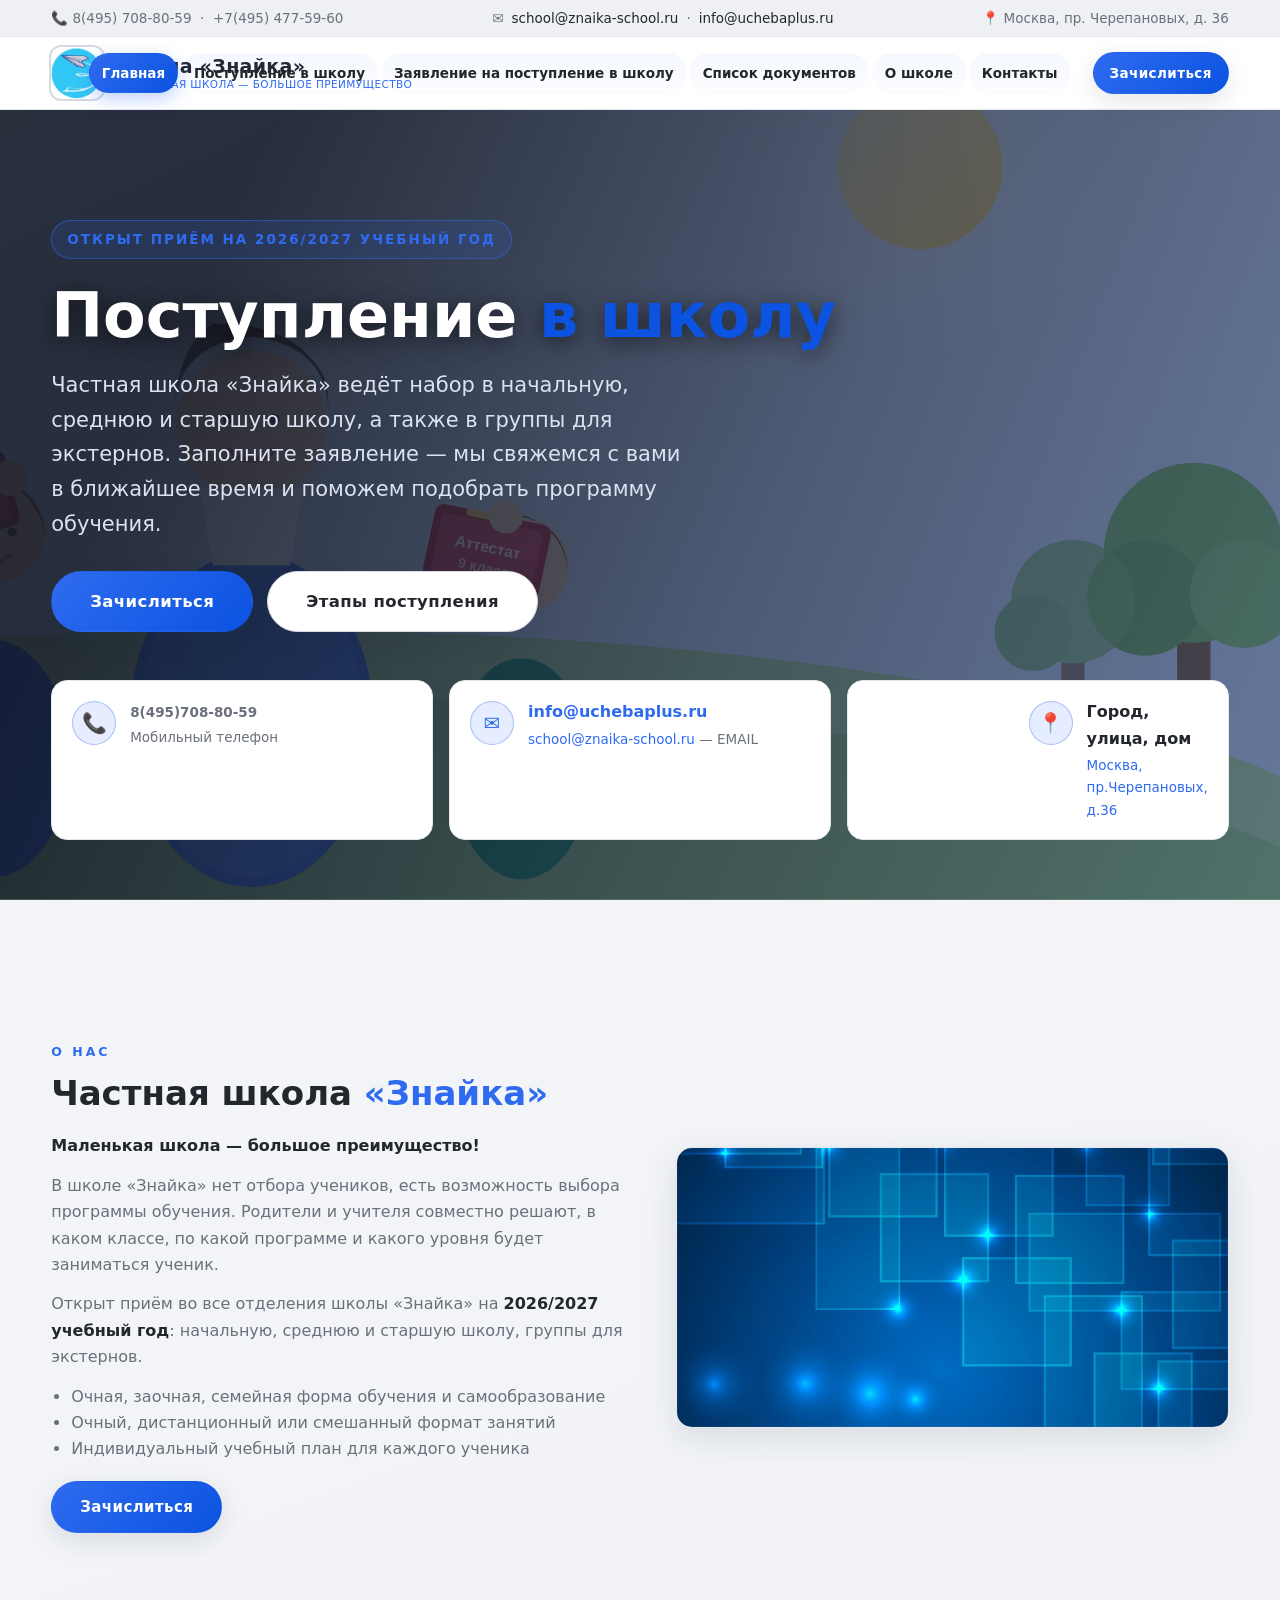
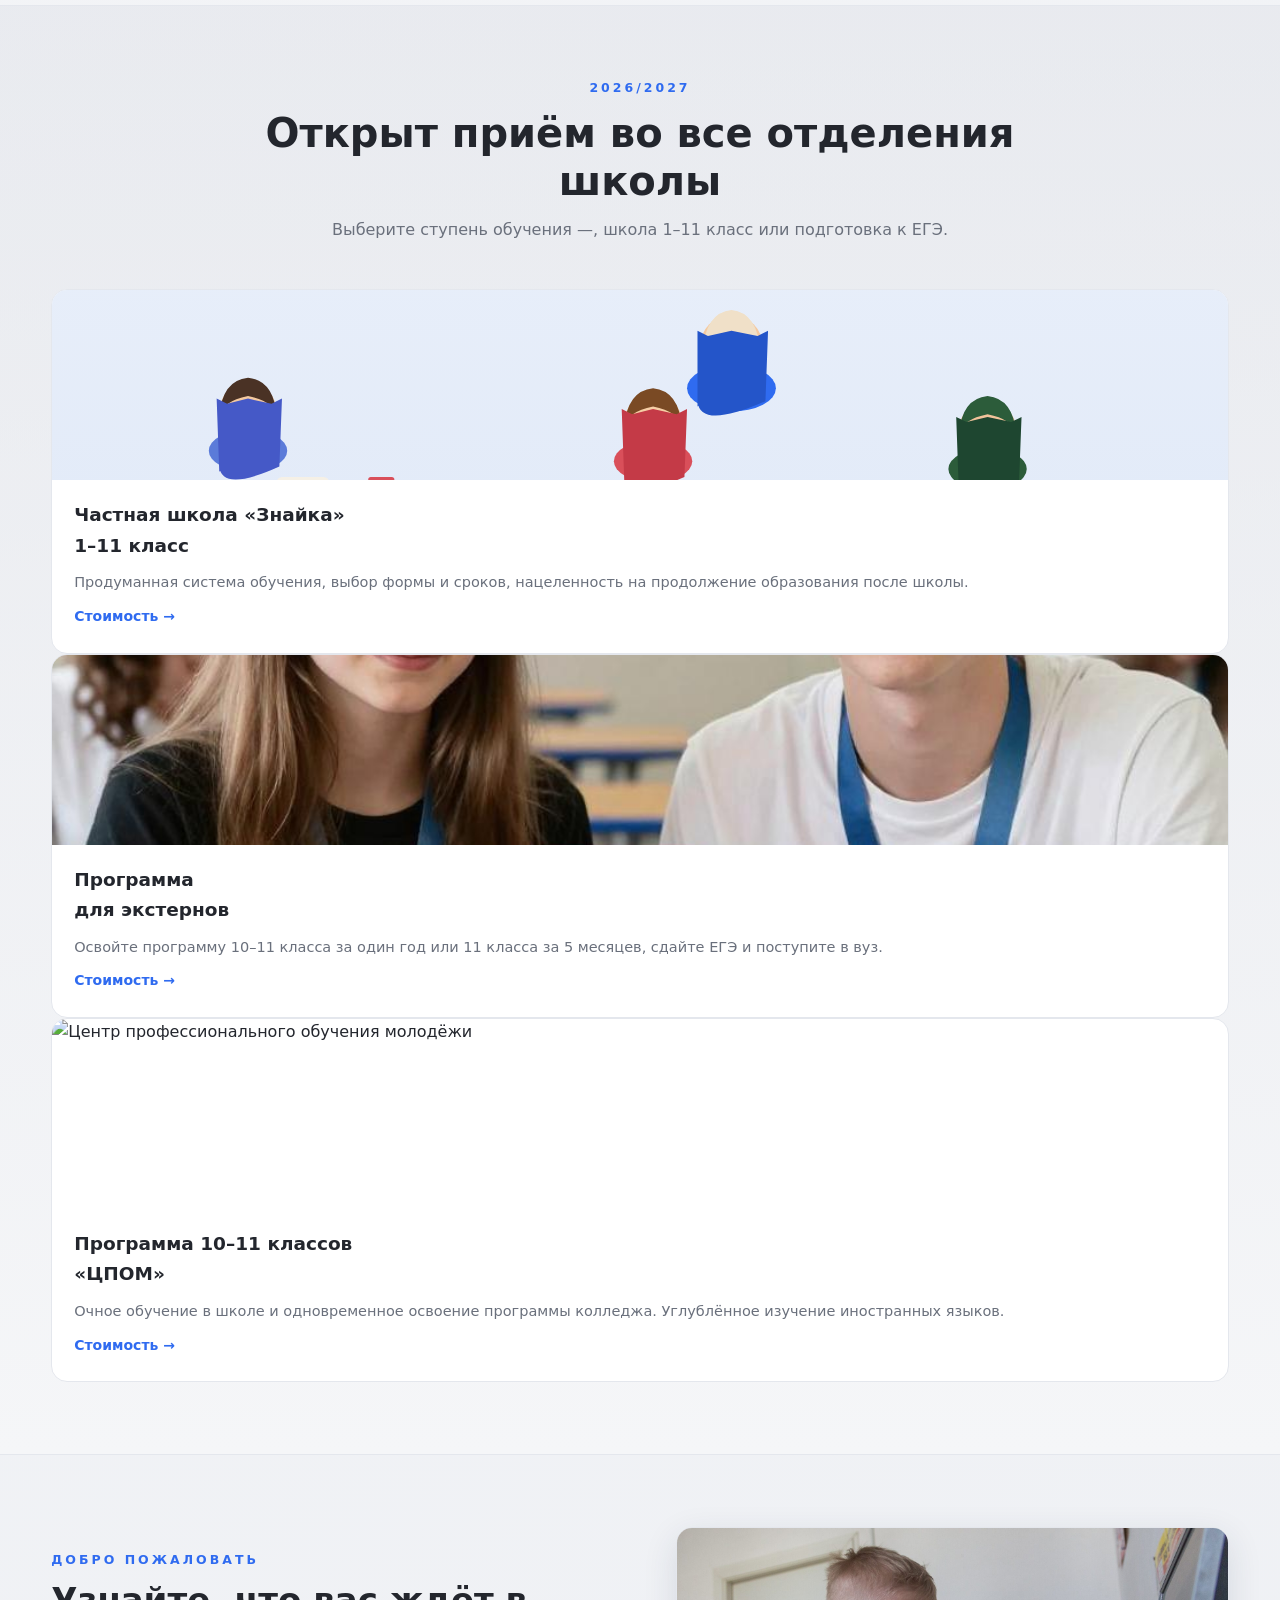
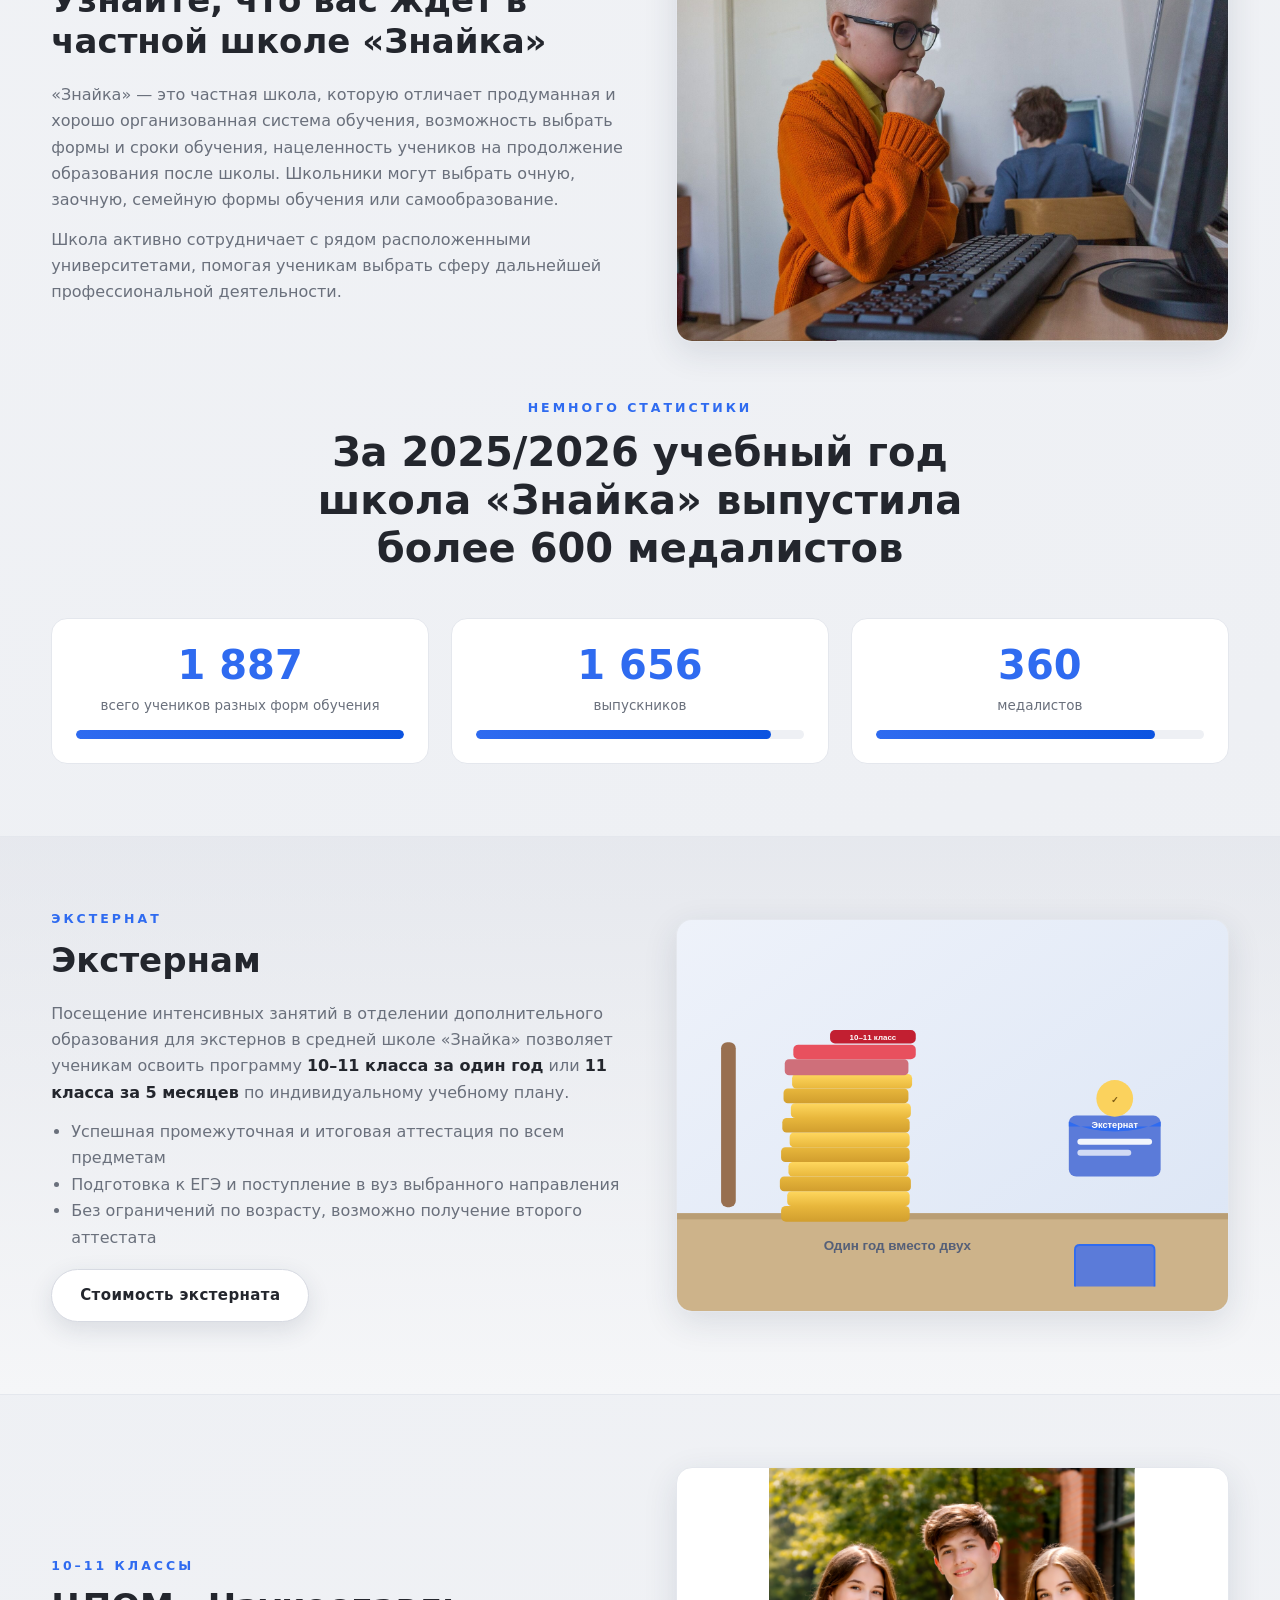
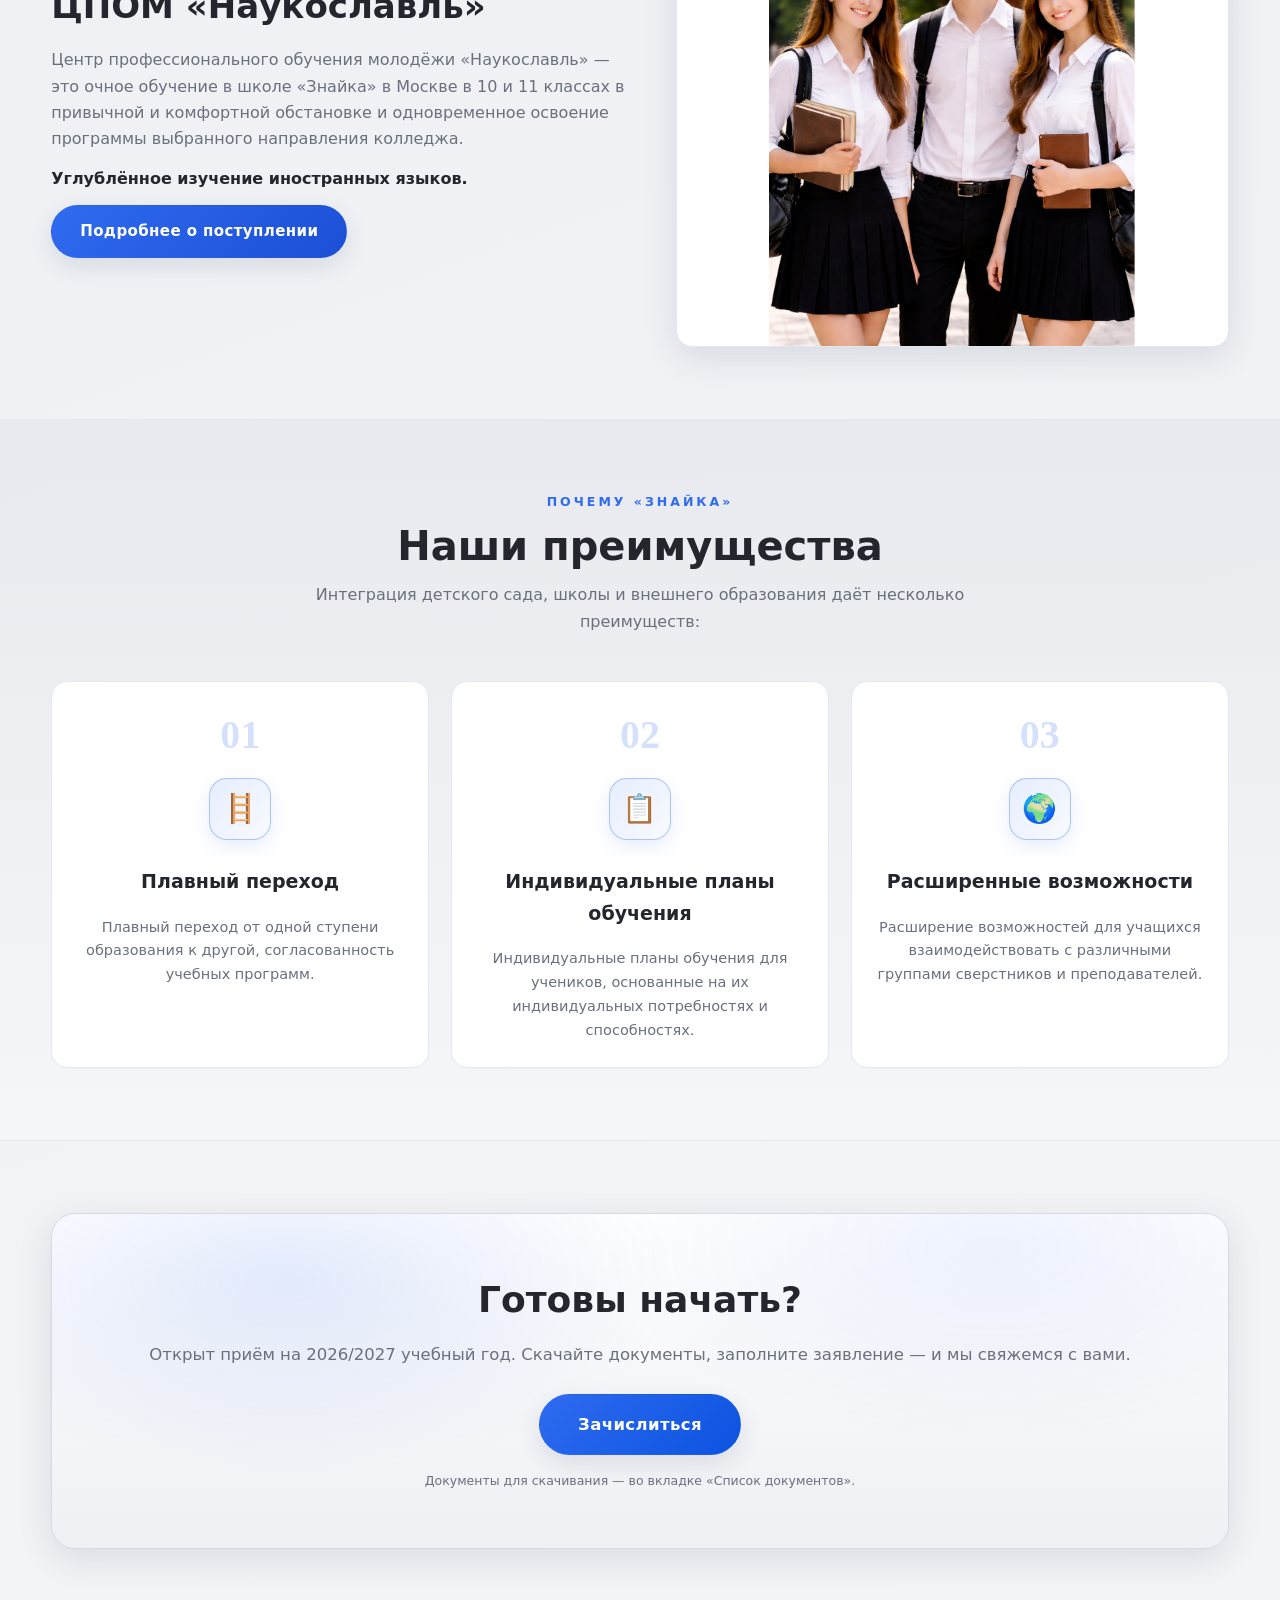
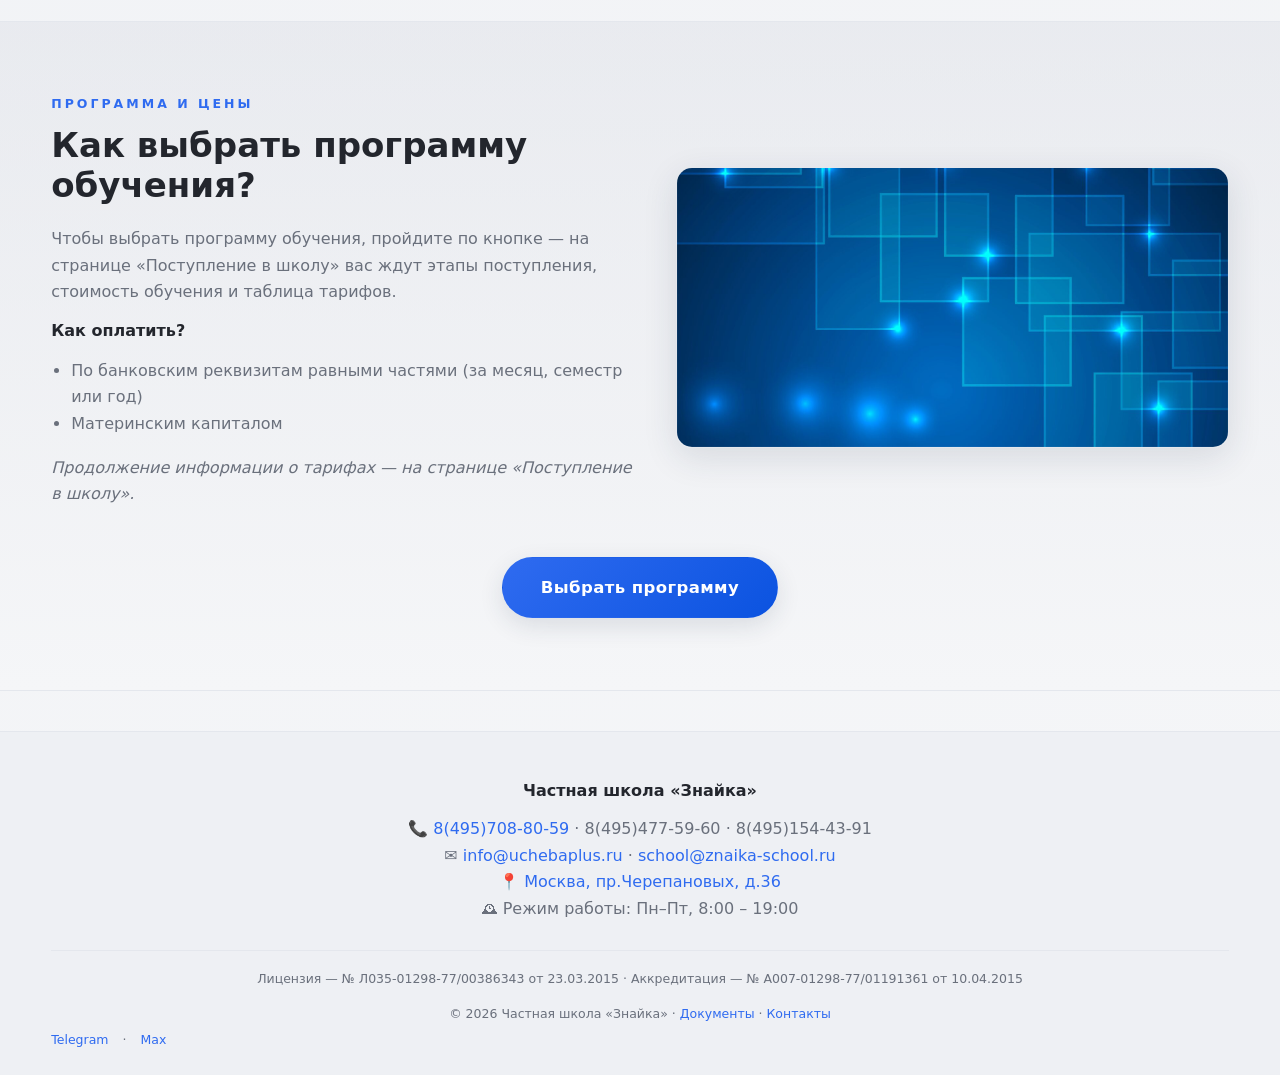
==== index.html @ 3f8b6abf "Сайт частной школы Знайка: 6 страниц, CSS, JS, SVG-иллюстрации" ====
<!DOCTYPE HTML PUBLIC "-//W3C//DTD HTML 4.01//EN" "http://www.w3.org/TR/html4/strict.dtd">
<html lang="ru">
<head>
  <meta http-equiv="content-type" content="text/html; charset=utf-8">
  <meta name="viewport" content="width=device-width, initial-scale=1.0">
  <title>Главная — Частная школа «Знайка» | Поступление в школу</title>
  <link rel="stylesheet" href="css/jquery-ui.min.css">
  <link rel="stylesheet" href="css/style.css">
</head>
<body>

  <!-- ======= Верхняя панель ======= -->
  <div class="topbar">
    <div class="wrap">
      <span class="tb-item">📞 8(495) 708-80-59 &nbsp;·&nbsp; +7(495) 477-59-60</span>
      <span class="tb-item">✉ <a href="mailto:school@znaika-school.ru">school@znaika-school.ru</a> · <a href="mailto:info@uchebaplus.ru">info@uchebaplus.ru</a></span>
      <span class="tb-item">📍 Москва, пр. Черепановых, д. 36</span>
    </div>
  </div>

  <!-- ======= Шапка ======= -->
  <header class="site-header" id="siteHeader">
    <div class="wrap header-main">
      <a class="logo" href="index.html" title="На главную">
        <img src="img/01__.png" alt="Логотип Школы «Знайка»">
        <span class="logo-text">Школа «Знайка»<small>Маленькая школа — большое преимущество</small></span>
      </a>
      <nav class="main-nav" id="mainNav">
        <ul class="nav-list">
          <li class="active"><a href="index.html">Главная</a></li>
          <li><a href="postuplenie.html">Поступление в школу</a></li>
          <li><a href="zayavlenie.html">Заявление на поступление в школу</a></li>
          <li><a href="dokumenty.html">Список документов</a></li>
          <li><a href="o-shkole.html">О школе</a></li>
          <li><a href="kontakty.html">Контакты</a></li>
        </ul>
      </nav>
      <div class="header-cta">
        <a href="zayavlenie.html" class="btn btn-accent btn-sm">Зачислиться</a>
      </div>
      <button class="nav-toggle" id="navToggle" aria-label="Открыть меню">☰</button>
    </div>
  </header>

  <!-- ======= HERO: Поступление в школу (объединение с битрикс-сайтом) ======= -->
  <section class="hero">
    <div class="hero-bg hero-bg-home"></div>
    <div class="wrap">
      <span class="kicker">Открыт приём на 2026/2027 учебный год</span>
      <h1>Поступление <span class="hl">в школу</span></h1>
      <p class="lead">
        Частная школа «Знайка» ведёт набор в начальную, среднюю и старшую школу,
        а также в группы для экстернов. Заполните заявление — мы свяжемся с вами в ближайшее время
        и поможем подобрать программу обучения.
      </p>
      <div class="hero-actions">
        <a href="zayavlenie.html" class="btn btn-accent btn-lg" title="Заполнить анкету на поступление">Зачислиться</a>
        <a href="postuplenie.html" class="btn btn-outline btn-lg">Этапы поступления</a>
      </div>
      <div class="hero-contact-cards">
        <div class="contact-card" title="Телефон школы: 8(495)708-80-59">
          <span class="ic">📞</span>
          <div>
            <b><span class="copy-phone" title="Нажмите, чтобы скопировать">8(495)708-80-59</span></b>
            <span>Мобильный телефон</span>
          </div>
        </div>
        <div class="contact-card" title="EMAIL школы: info@uchebaplus.ru, school@znaika-school.ru">
          <span class="ic">✉</span>
          <div>
            <b title="EMAIL школы: info@uchebaplus.ru, school@znaika-school.ru"><a href="mailto:info@uchebaplus.ru">info@uchebaplus.ru</a></b>
            <span><a href="mailto:school@znaika-school.ru">school@znaika-school.ru</a> — EMAIL</span>
          </div>
        </div>
        <div class="contact-card" title="Адрес: <a class="map-link" href="https://yandex.ru/maps/?text=%D0%9C%D0%BE%D1%81%D0%BA%D0%B2%D0%B0%2C%20%D0%BF%D1%80.%D0%A7%D0%B5%D1%80%D0%B5%D0%BF%D0%B0%D0%BD%D0%BE%D0%B2%D1%8B%D1%85%2C%20%D0%B436" target="_blank" rel="noopener" title="Открыть на Яндекс Картах">Москва, пр.Черепановых, д.36</a>">
          <span class="ic">📍</span>
          <div>
            <b>Город, улица, дом</b>
            <span><a class="map-link" href="https://yandex.ru/maps/?text=%D0%9C%D0%BE%D1%81%D0%BA%D0%B2%D0%B0%2C%20%D0%BF%D1%80.%D0%A7%D0%B5%D1%80%D0%B5%D0%BF%D0%B0%D0%BD%D0%BE%D0%B2%D1%8B%D1%85%2C%20%D0%B436" target="_blank" rel="noopener" title="Открыть на Яндекс Картах">Москва, пр.Черепановых, д.36</a></span>
          </div>
        </div>
      </div>
    </div>
  </section>

  <!-- ======= Частная школа «Знайка» ======= -->
  <section id="about">
    <div class="wrap split">
      <div class="split-text">
        <div class="sec-head" style="text-align:left; margin:0 0 20px;">
          <span class="tag">О нас</span>
          <h2>Частная школа <span class="hl">«Знайка»</span></h2>
        </div>
        <p><strong>Маленькая школа — большое преимущество!</strong></p>
        <p>
          В школе «Знайка» нет отбора учеников, есть возможность выбора программы обучения.
          Родители и учителя совместно решают, в каком классе, по какой программе и какого уровня
          будет заниматься ученик.
        </p>
        <p>
          Открыт приём во все отделения школы «Знайка» на <strong>2026/2027 учебный год</strong>:
          начальную, среднюю и старшую школу, группы для экстернов.
        </p>
        <ul style="padding-left:20px; color:var(--muted); margin-bottom:18px;">
          <li>Очная, заочная, семейная форма обучения и самообразование</li>
          <li>Очный, дистанционный или смешанный формат занятий</li>
          <li>Индивидуальный учебный план для каждого ученика</li>
        </ul>
        <a href="zayavlenie.html" class="btn btn-accent">Зачислиться</a>
      </div>
      <div class="split-img">
        <img src="img/13_a9de1608fbb9bd0d96dc.jpg" alt="Ученики школы «Знайка»" style="max-height:430px;">
      </div>
    </div>
  </section>

  <!-- ======= Ступени обучения ======= -->
  <section class="section-alt">
    <div class="wrap">
      <div class="sec-head">
        <span class="tag">2026/2027</span>
        <h2>Открыт приём во все отделения школы</h2>
        <p>Выберите ступень обучения —, школа 1–11 класс или подготовка к ЕГЭ.</p>
      </div>
      <div class="grid-4">
        <div class="step-card reveal">
          <div class="sc-img"><img src="img/class_kids.svg" alt="Частная школа «Знайка» 1–11 класс"></div>
          <div class="sc-body">
            <h3>Частная школа «Знайка»<br>1–11 класс</h3>
            <p>Продуманная система обучения, выбор формы и сроков, нацеленность на продолжение образования после школы.</p>
            <a class="arrow" href="postuplenie.html#stoimost">Стоимость →</a>
          </div>
        </div>
        </div>
        <div class="step-card reveal">
          <div class="sc-img"><img src="img/05_photo.jpg" alt="Программа для экстернов"></div>
          <div class="sc-body">
            <h3>Программа<br>для экстернов</h3>
            <p>Освойте программу 10–11 класса за один год или 11 класса за 5 месяцев, сдайте ЕГЭ и поступите в вуз.</p>
            <a class="arrow" href="postuplenie.html#stoimost">Стоимость →</a>
          </div>
        </div>
        <div class="step-card reveal">
          <div class="sc-img"><img src="img/desk_cpom.svg" alt="Центр профессионального обучения молодёжи"></div>
          <div class="sc-body">
            <h3>Программа 10–11 классов<br>«ЦПОМ»</h3>
            <p>Очное обучение в школе и одновременное освоение программы колледжа. Углублённое изучение иностранных языков.</p>
            <a class="arrow" href="postuplenie.html#stoimost">Стоимость →</a>
          </div>
        </div>
      </div>
    </div>
  </section>

  <!-- ======= Добро пожаловать + статистика ======= -->
  <section>
    <div class="wrap split rev">
      <div class="split-text">
        <div class="sec-head" style="text-align:left; margin:0 0 20px;">
          <span class="tag">Добро пожаловать</span>
          <h2>Узнайте, что вас ждёт в частной школе «Знайка»</h2>
        </div>
        <p>
          «Знайка» — это частная школа, которую отличает продуманная и хорошо организованная система обучения,
          возможность выбрать формы и сроки обучения, нацеленность учеников на продолжение образования после школы.
          Школьники могут выбрать очную, заочную, семейную формы обучения или самообразование.
        </p>
        <p>
          Школа активно сотрудничает с рядом расположенными университетами, помогая ученикам выбрать
          сферу дальнейшей профессиональной деятельности.
        </p>
      </div>
      <div class="split-img">
        <img src="img/19_photo.jpg" alt="Пространство школы">
      </div>
    </div>

    <div class="wrap">
      <div class="sec-head" style="margin-top:56px;">
        <span class="tag">Немного статистики</span>
        <h2>За 2025/2026 учебный год школа «Знайка» <span class="hl">выпустила более 600 медалистов</span></h2>
      </div>
      <div class="stats" id="stats">
        <div class="stat-box">
          <span class="num" data-count="3084">0</span>
          <span class="lbl">всего учеников разных форм обучения</span>
          <div class="bar"><div class="fill" data-fill="100"></div></div>
        </div>
        <div class="stat-box">
          <span class="num" data-count="2785">0</span>
          <span class="lbl">выпускников</span>
          <div class="bar"><div class="fill" data-fill="90"></div></div>
        </div>
        <div class="stat-box">
          <span class="num" data-count="628">0</span>
          <span class="lbl">медалистов</span>
          <div class="bar"><div class="fill" data-fill="85"></div></div>
        </div>
      </div>
    </div>
  </section>

  <!-- ======= Экстернам ======= -->
  <section class="section-alt">
    <div class="wrap split">
      <div class="split-text">
        <div class="sec-head" style="text-align:left; margin:0 0 20px;">
          <span class="tag">Экстернат</span>
          <h2>Экстернам</h2>
        </div>
        <p>
          Посещение интенсивных занятий в отделении дополнительного образования для экстернов в средней школе
          «Знайка» позволяет ученикам освоить программу <strong>10–11 класса за один год</strong> или
          <strong>11 класса за 5 месяцев</strong> по индивидуальному учебному плану.
        </p>
        <ul style="padding-left:20px; color:var(--muted); margin-bottom:18px;">
          <li>Успешная промежуточная и итоговая аттестация по всем предметам</li>
          <li>Подготовка к ЕГЭ и поступление в вуз выбранного направления</li>
          <li>Без ограничений по возрасту, возможно получение второго аттестата</li>
        </ul>
        <a href="postuplenie.html#stoimost" class="btn btn-outline">Стоимость экстерната</a>
      </div>
      <div class="split-img">
        <img src="img/eksternam_stack.svg" alt="Экстернам в школе «Знайка»" style="max-height:460px;">
      </div>
    </div>
  </section>

  <!-- ======= ЦПОМ ======= -->
  <section>
    <div class="wrap split rev">
      <div class="split-text">
        <div class="sec-head" style="text-align:left; margin:0 0 20px;">
          <span class="tag">10–11 классы</span>
          <h2>ЦПОМ «Наукославль»</h2>
        </div>
        <p>
          Центр профессионального обучения молодёжи «Наукославль» — это очное обучение в школе «Знайка» в Москве
          в 10 и 11 классах в привычной и комфортной обстановке и одновременное освоение программы выбранного
          направления колледжа.
        </p>
        <p><strong>Углублённое изучение иностранных языков.</strong></p>
        <a href="postuplenie.html" class="btn btn-blue">Подробнее о поступлении</a>
      </div>
      <div class="split-img">
        <img src="img/14_photo.png" style="object-fit:contain; background:#fff; max-height:480px;">
      </div>
    </div>
  </section>

  <!-- ======= Наши преимущества ======= -->
  <section class="section-alt">
    <div class="wrap">
      <div class="sec-head">
        <span class="tag">Почему «Знайка»</span>
        <h2>Наши преимущества</h2>
        <p>Интеграция детского сада, школы и внешнего образования даёт несколько преимуществ:</p>
      </div>
      <div class="grid-3">
        <div class="adv step-card">
          <div class="sc-body">
            <span class="num-adv">01</span>
            <span class="adv-ic">🪜</span>
            <h3>Плавный переход</h3>
            <p>Плавный переход от одной ступени образования к другой, согласованность учебных программ.</p>
          </div>
        </div>
        <div class="adv step-card">
          <div class="sc-body">
            <span class="num-adv">02</span>
            <span class="adv-ic">📋</span>
            <h3>Индивидуальные планы обучения</h3>
            <p>Индивидуальные планы обучения для учеников, основанные на их индивидуальных потребностях и способностях.</p>
          </div>
        </div>
        <div class="adv step-card">
          <div class="sc-body">
            <span class="num-adv">03</span>
            <span class="adv-ic">🌍</span>
            <h3>Расширенные возможности</h3>
            <p>Расширение возможностей для учащихся взаимодействовать с различными группами сверстников и преподавателей.</p>
          </div>
        </div>
      </div>
    </div>
  </section>

  <!-- ======= ГОТОВЫ НАЧАТЬ ======= -->
  <section>
    <div class="wrap">
      <div class="cta">
        <h2>Готовы начать?</h2>
        <p>Открыт приём на 2026/2027 учебный год. Скачайте документы, заполните заявление — и мы свяжемся с вами.</p>
        <a href="zayavlenie.html" class="btn btn-accent btn-lg">Зачислиться</a>
        <span class="note">Документы для скачивания — во вкладке «Список документов».</span>
      </div>
    </div>
  </section>

  <!-- ======= Программа и цены ======= -->
  <section class="section-alt">
    <div class="wrap split">
      <div class="split-text">
        <div class="sec-head" style="text-align:left; margin:0 0 20px;">
          <span class="tag">Программа и цены</span>
          <h2>Как выбрать программу обучения?</h2>
        </div>
        <p>
          Чтобы выбрать программу обучения, пройдите по кнопке — на странице «Поступление в школу»
          вас ждут этапы поступления, стоимость обучения и таблица тарифов.
        </p>
        <p><strong>Как оплатить?</strong></p>
        <ul style="padding-left:20px; color:var(--muted); margin-bottom:18px;">
          <li>По банковским реквизитам равными частями (за месяц, семестр или год)</li>
          <li>Материнским капиталом</li>
        </ul>
        <p>
          <em>Продолжение информации о тарифах — на странице «Поступление в школу».</em>
        </p>
      </div>
      <div class="split-img">
        <img src="img/16_a9de1608fbb9bd0d96dc.jpg" alt="Программа и цены" style="max-height:420px;">
      </div>
    </div>
    <div class="wrap" style="text-align:center; margin-top:36px;">
      <a href="postuplenie.html#stoimost" class="btn btn-accent btn-lg">Выбрать программу</a>
    </div>
  </section>

  <!-- ======= Подвал ======= -->
  <footer class="site-footer">
    <div class="wrap">

      <div class="footer-grid footer-grid--center" itemscope itemtype="http://schema.org/Organization">
        <div class="footer-contacts">
          <h4><span itemprop="name">Частная школа «Знайка»</span></h4>
          <p>&#128222; <a href="tel:+74957088059" class="copy-phone" title="Нажмите, чтобы скопировать">8(495)708-80-59</a> &middot; 8(495)477-59-60 &middot; 8(495)154-43-91</p>
          <p>&#9993; <a href="mailto:info@uchebaplus.ru">info@uchebaplus.ru</a> &middot; <a href="mailto:school@znaika-school.ru">school@znaika-school.ru</a></p>
          <p>&#128205; <a class="map-link" href="https://yandex.ru/maps/?text=%D0%9C%D0%BE%D1%81%D0%BA%D0%B2%D0%B0%2C%20%D0%BF%D1%80.%D0%A7%D0%B5%D1%80%D0%B5%D0%BF%D0%B0%D0%BD%D0%BE%D0%B2%D1%8B%D1%85%2C%20%D0%B436" target="_blank" rel="noopener" title="Открыть на Яндекс Картах">Москва, пр.Черепановых, д.36</a></p>
          <p>&#128368; Режим работы: Пн&ndash;Пт, 8:00 &ndash; 19:00</p>
        </div>
      </div>
      <div class="footer-note">
        <span>Лицензия &mdash; № Л035-01298-77/00386343 от 23.03.2015 &middot; Аккредитация &mdash; № А007-01298-77/01191361 от 10.04.2015</span>
        <span class="footer-copy">&copy; 2026 Частная школа «Знайка» &middot; <a href="dokumenty.html">Документы</a> &middot; <a href="kontakty.html">Контакты</a></span>
        <span class="footer-social"><a href="https://t.me/school_znaika" target="_blank" rel="noopener" title="Телеграм-канал">Telegram</a> &middot; <a href="https://max.ru/join/j9GE8FQjK9YfW0T2uX1gOa6Np3lDcV7mS4hZrBvPnM2" target="_blank" rel="noopener" title="Мы в MAX">Max</a></span>
      </div>
    </div>
  </footer>

  <script src="js/jquery-3.7.1.min.js"></script>
  <script src="js/jquery-ui.min.js"></script>
  <button class="btn-to-top" id="toTop" title="Наверх" aria-label="Наверх">&#8593;</button>

  

  <script src="js/script.js"></script>
</body>
</html>
---- css/style.css ----
﻿/* ============================================================
   Школа «Знайка» — объединённый сайт поступления в школу
   Светлая тематика · CSS3 ·
   ============================================================ */

:root {
  --bg: #f5f6f8;
  --bg-2: #eef0f4;
  --bg-3: #e7e9ef;
  --panel: #ffffff;
  --card: #ffffff;
  --border: #d7dae2;
  --border-soft: #e4e7ed;
  --text: #23262d;
  --muted: #6a707c;
  --accent: #2f6bf0;
  --accent-2: #0b53e0;
  --blue: #2f6bf0;
  --blue-soft: #5b8df5;
  --good: #2e9e63;
  --danger: #dc4c4c;
  --shadow: 0 10px 34px rgba(35, 46, 70, 0.12);
  --radius: 16px;
  --font: "Aptos", "Segoe UI Variable", "Segoe UI", system-ui, -apple-system, Roboto, Arial, sans-serif;
}

* { box-sizing: border-box; margin: 0; padding: 0; }

html { scroll-behavior: smooth; }

body {
  font-family: var(--font);
  background: linear-gradient(160deg, var(--bg) 0%, var(--bg-2) 55%, var(--bg) 100%);
  background-size: auto;
  color: var(--text);
  line-height: 1.65;
  font-size: 16px;
  min-height: 100vh;
}

img { max-width: 100%; display: block; }
a { color: var(--accent); text-decoration: none; transition: color 0.25s ease; }
a:hover { color: var(--accent-2); }

.wrap { width: min(1180px, 92%); margin: 0 auto; }

/* ---------- Верхняя панель ---------- */
.topbar {
  background: #eef0f4;
  border-bottom: 1px solid var(--border-soft);
  font-size: 13.5px;
}
.topbar .wrap {
  display: flex;
  flex-wrap: wrap;
  align-items: center;
  justify-content: space-between;
  gap: 8px 22px;
  padding: 7px 0;
}
.tb-item { color: var(--muted); display: inline-flex; align-items: center; gap: 8px; }
.tb-item a { color: var(--text); }
.tb-item a:hover { color: var(--accent); }

/* ---------- Шапка ---------- */
.site-header {
  position: sticky;
  top: 0;
  z-index: 90;
  background: rgba(255, 255, 255, 0.94);
  backdrop-filter: blur(14px);
  -webkit-backdrop-filter: blur(14px);
  border-bottom: 1px solid var(--border-soft);
  transition: box-shadow 0.3s ease;
}
.site-header.scrolled { box-shadow: 0 12px 30px rgba(35, 46, 70, 0.12); }

.header-main {
  display: flex;
  align-items: center;
  gap: 16px;
  padding: 10px 0;
  min-width: 0;
}

.logo {
  display: flex;
  align-items: center;
  gap: 12px;
  flex: 0 0 auto;
  min-width: 0;
}
.logo img {
  width: 52px; height: 52px;
  object-fit: contain;
  border-radius: 10px;
  box-shadow: 0 0 0 2px var(--border);
}
.logo-text {
  color: var(--text);
  font-weight: 800;
  font-size: 19px;
  line-height: 1.15;
  letter-spacing: 0.3px;
  white-space: nowrap;
}
.logo-text small {
  display: block;
  font-size: 10.5px;
  font-weight: 500;
  color: var(--accent);
  letter-spacing: 0.4px;
  text-transform: uppercase;
  white-space: nowrap;
}

.main-nav { margin-left: auto; min-width: 0; flex: 1 1 auto; display: flex; justify-content: flex-end; }
.nav-list {
  list-style: none;
  display: flex;
  flex-wrap: nowrap;
  white-space: nowrap;
  align-items: center;
  gap: 3px;
  justify-content: flex-end;
}
.nav-list li { flex: 0 0 auto; }
.nav-list li a {
  display: block;
  padding: 8px 12px;
  border-radius: 999px;
  color: var(--text);
  font-weight: 600;
  font-size: 13.5px;
  border: 1px solid transparent;
  background: linear-gradient(180deg, rgba(47, 107, 240, 0.05), rgba(47, 107, 240, 0.01));
  transition: all 0.25s ease;
}
.nav-list li a:hover { color: var(--accent); border-color: var(--border); transform: translateY(-1px); }
.nav-list li.active a {
  color: #fff;
  background: linear-gradient(135deg, var(--accent) 0%, var(--accent-2) 100%);
  box-shadow: 0 6px 18px rgba(47, 107, 240, 0.3);
}
.nav-list li.active a:hover { color: #fff; }

.header-cta { flex: 0 0 auto; }
.header-cta .btn { margin-left: 6px; padding: 9px 16px; font-size: 13.5px; }

.nav-toggle {
  display: none;
  background: var(--panel);
  color: var(--text);
  border: 1px solid var(--border);
  border-radius: 10px;
  font-size: 20px;
  padding: 8px 13px;
  cursor: pointer;
}

/* ---------- Кнопки ---------- */
.btn {
  display: inline-block;
  padding: 13px 28px;
  border-radius: 999px;
  font-weight: 700;
  font-size: 15px;
  letter-spacing: 0.4px;
  border: 1px solid transparent;
  cursor: pointer;
  text-align: center;
  transition: all 0.25s ease;
  box-shadow: 0 8px 24px rgba(35, 46, 70, 0.12);
}
.btn-accent {
  color: #fff;
  background: linear-gradient(135deg, var(--accent) 0%, var(--accent-2) 100%);
}
.btn-accent:hover { color: #fff; transform: translateY(-2px); box-shadow: 0 14px 30px rgba(47, 107, 240, 0.28); }
.btn-outline { color: var(--text); border-color: var(--border); background: #fff; }
.btn-outline:hover { color: var(--accent); border-color: var(--accent); transform: translateY(-2px); }
.btn-blue { color: #fff; background: linear-gradient(135deg, var(--blue), #1b4fd6); }
.btn-blue:hover { color: #fff; transform: translateY(-2px); }
.btn-lg { padding: 16px 38px; font-size: 16.5px; }
.btn-sm { padding: 9px 18px; font-size: 13.5px; }

/* ---------- Hero ---------- */
.hero {
  position: relative;
  padding: 110px 0 130px;
  color: #fff;
  overflow: hidden;
}
.hero-bg {
  position: absolute;
  inset: 0;
  background-image:
    linear-gradient(115deg, rgba(20, 26, 40, 0.92) 20%, rgba(28, 40, 66, 0.72) 60%, rgba(40, 60, 100, 0.6) 100%),
    url("../img/09__.jpg");
  background-size: cover;
  background-position: center;
  background-repeat: no-repeat;
  background-attachment: fixed;
  z-index: -1;
}
.hero .kicker {
  display: inline-flex;
  align-items: center;
  gap: 8px;
  color: var(--accent);
  font-weight: 700;
  text-transform: uppercase;
  letter-spacing: 2px;
  font-size: 13.5px;
  background: rgba(47, 107, 240, 0.14);
  border: 1px solid rgba(47, 107, 240, 0.5);
  padding: 7px 15px;
  border-radius: 999px;
  margin-bottom: 22px;
}
.hero h1 {
  font-size: clamp(34px, 5.4vw, 62px);
  line-height: 1.12;
  font-weight: 900;
  text-shadow: 0 4px 22px rgba(0, 0, 0, 0.6);
  margin-bottom: 18px;
}
.hero h1 .hl { color: var(--accent-2); }
.hero p.lead { font-size: clamp(16px, 1.8vw, 21px); color: #dbe3f2; max-width: 640px; margin-bottom: 30px; }
.hero-actions { display: flex; flex-wrap: wrap; gap: 14px; align-items: center; }

.hero-contact-cards {
  display: grid;
  grid-template-columns: repeat(auto-fit, minmax(230px, 1fr));
  gap: 16px;
  margin-top: 48px;
}
.contact-card {
  background: #ffffff;
  border: 1px solid var(--border-soft);
  border-radius: var(--radius);
  padding: 18px 20px;
  display: flex;
  gap: 14px;
  align-items: flex-start;
  backdrop-filter: blur(6px);
  transition: all 0.25s ease;
}
.contact-card:hover { border-color: var(--accent); transform: translateY(-3px); box-shadow: var(--shadow); }
.contact-card .ic {
  width: 44px; height: 44px; min-width: 44px;
  border-radius: 50%;
  background: rgba(47, 107, 240, 0.12);
  border: 1px solid rgba(47, 107, 240, 0.35);
  color: var(--accent);
  display: inline-flex; align-items: center; justify-content: center;
  font-size: 20px;
}
.contact-card b { display: block; font-size: 16px; color: var(--text); }
.contact-card span { display: block; color: var(--muted); font-size: 13.5px; margin-top: 2px; }
.contact-card a { color: var(--accent); }

/* ---------- Секции ---------- */
section { padding: 72px 0; }

.sec-head { text-align: center; max-width: 760px; margin: 0 auto 46px; }
.sec-head .tag {
  color: var(--accent);
  text-transform: uppercase;
  letter-spacing: 3px;
  font-size: 12.5px;
  font-weight: 700;
  display: block;
  margin-bottom: 10px;
}
.sec-head h2 { font-size: clamp(26px, 3.4vw, 40px); font-weight: 900; line-height: 1.2; }
.sec-head p { color: var(--muted); margin-top: 12px; }

.section-alt { background: linear-gradient(180deg, rgba(215, 218, 226, 0.35), var(--bg)); border-block: 1px solid var(--border-soft); }

.split { display: grid; grid-template-columns: 1.05fr 1fr; gap: 44px; align-items: center; }
.split.rev > .split-img { order: 2; }
.split-img img { border-radius: var(--radius); box-shadow: var(--shadow); border: 1px solid var(--border-soft); object-fit: cover; width: 100%; height: 100%; max-height: 460px; }
.split h2 { font-size: clamp(23px, 2.8vw, 34px); font-weight: 900; margin-bottom: 14px; }
.split h2 .hl { color: var(--accent); }
.split p { color: var(--muted); margin-bottom: 13px; }
.split p strong { color: var(--text); }

/* ---------- Карточки ступеней ---------- */
.grid-4 { display: grid; grid-template-columns: repeat(auto-fit, minmax(240px, 1fr)); gap: 22px; }
.grid-3 { display: grid; grid-template-columns: repeat(auto-fit, minmax(250px, 1fr)); gap: 22px; }

.step-card {
  background: var(--panel);
  border: 1px solid var(--border-soft);
  border-radius: var(--radius);
  overflow: hidden;
  transition: all 0.28s ease;
  display: flex;
  flex-direction: column;
}
.step-card:hover { transform: translateY(-6px); border-color: rgba(47, 107, 240, 0.5); box-shadow: var(--shadow); }
.step-card .sc-img { height: 190px; overflow: hidden; }
.step-card .sc-img img { width: 100%; height: 100%; object-fit: cover; transition: transform 0.5s ease; }
.step-card:hover .sc-img img { transform: scale(1.08); }
.step-card .sc-body { padding: 20px 22px 24px; display: flex; flex-direction: column; gap: 10px; flex: 1; }
.step-card h3 { font-size: 18.5px; font-weight: 800; }
.step-card p { color: var(--muted); font-size: 14.5px; }
.step-card a.arrow { margin-top: auto; font-weight: 700; font-size: 14px; color: var(--accent); }
.step-card a.arrow:hover { text-decoration: underline; }

/* ---------- Статистика ---------- */
.stats { display: grid; grid-template-columns: repeat(auto-fit, minmax(230px, 1fr)); gap: 22px; }
.stat-box {
  background: var(--panel);
  border: 1px solid var(--border-soft);
  border-radius: var(--radius);
  padding: 24px;
  text-align: center;
}
.stat-box .num { font-size: 40px; font-weight: 900; color: var(--accent); line-height: 1.1; }
.stat-box .lbl { color: var(--muted); font-size: 13.5px; display: block; margin: 6px 0 14px; }
.stat-box .bar { height: 9px; background: #eef0f4; border-radius: 999px; overflow: hidden; }
.stat-box .bar .fill { height: 100%; width: 0; border-radius: 999px; background: linear-gradient(90deg, var(--accent), var(--accent-2)); transition: width 1.6s cubic-bezier(0.22, 0.61, 0.36, 1); }

/* ---------- Преимущества ---------- */
.adv { text-align: center; }
.adv .adv-ic {
  width: 62px; height: 62px; margin: 0 auto 16px;
  border-radius: 18px;
  display: flex; align-items: center; justify-content: center;
  font-size: 28px;
  color: var(--accent);
  background: linear-gradient(135deg, rgba(47,107,240,0.12), rgba(47,107,240,0.03));
  border: 1px solid rgba(47,107,240,0.35);
  box-shadow: 0 6px 18px rgba(47,107,240,0.12);
}
.adv h3 { font-size: 19px; margin-bottom: 8px; }
.adv p { color: var(--muted); font-size: 14.5px; }
.num-adv { font-family: Georgia, serif; font-size: 40px; color: rgba(47, 107, 240, 0.2); font-weight: 800; }

/* ---------- CTA ---------- */
.cta {
  text-align: center;
  background:
    radial-gradient(600px 300px at 20% 20%, rgba(47, 107, 240, 0.12), transparent 65%),
    radial-gradient(600px 300px at 80% 10%, rgba(47, 107, 240, 0.08), transparent 65%),
    linear-gradient(180deg, #ffffff, var(--bg-2));
  border: 1px solid var(--border);
  border-radius: 24px;
  padding: 56px 40px;
  box-shadow: var(--shadow);
}
.cta h2 { font-size: clamp(24px, 3vw, 36px); font-weight: 900; }
.cta p { color: var(--muted); margin: 12px 0 26px; font-size: 16.5px; }
.cta .note { font-size: 12.5px; color: var(--muted); margin-top: 16px; display: block; }

/* ---------- Таблица тарифов ---------- */
.table-wrap { overflow-x: auto; border: 1px solid var(--border); border-radius: var(--radius); background: var(--panel); box-shadow: var(--shadow); }
table.price {
  width: 100%;
  border-collapse: collapse;
  min-width: 720px;
}
table.price th {
  background: linear-gradient(135deg, var(--bg-3), #dde1e9);
  color: var(--accent);
  text-transform: uppercase;
  letter-spacing: 1.2px;
  font-size: 13px;
  padding: 16px 18px;
  text-align: left;
}
table.price td { padding: 15px 18px; border-top: 1px solid var(--border-soft); color: var(--text); font-size: 14.5px; }
table.price tr:nth-child(even) td { background: #f6f7fa; }
table.price tr:hover td { background: rgba(47, 107, 240, 0.05); }
table.price td.price-v { color: var(--accent); font-weight: 800; white-space: nowrap; text-align: right; }
table.price td.dim { color: var(--muted); }

/* ---------- Этапы (список) ---------- */
.steps { list-style: none; counter-reset: st; display: grid; gap: 18px; }
.steps > li {
  counter-increment: st;
  display: flex;
  gap: 18px;
  align-items: flex-start;
  background: var(--panel);
  border: 1px solid var(--border-soft);
  border-radius: var(--radius);
  padding: 18px 22px;
  transition: all 0.25s ease;
}
.steps > li:hover { border-color: rgba(47, 107, 240, 0.45); transform: translateX(6px); }
.steps li::before {
  content: counter(st, decimal-leading-zero);
  min-width: 46px; height: 46px;
  border-radius: 12px;
  display: inline-flex; align-items: center; justify-content: center;
  font-size: 18px; font-weight: 900;
  color: #fff;
  background: linear-gradient(135deg, var(--accent), var(--accent-2));
  box-shadow: 0 6px 16px rgba(47, 107, 240, 0.28);
}
.steps b { display: block; font-size: 16.5px; margin-bottom: 4px; }
.steps span { color: var(--muted); font-size: 14.5px; }

/* ---------- Вкладки / аккордеон jQuery UI (светлая стилизация) ---------- */
.ui-tabs { background: transparent; border: none; padding: 0; border-radius: var(--radius); }
.ui-tabs .ui-tabs-nav {
  background: var(--panel);
  border: 1px solid var(--border);
  border-radius: 999px;
  padding: 6px;
  display: flex;
  flex-wrap: wrap;
  gap: 4px;
}
.ui-tabs .ui-tabs-nav li { border: none; background: transparent; margin: 0; top: 0; border-radius: 999px; list-style: none; }
.ui-tabs .ui-tabs-nav li a {
  padding: 11px 22px;
  border-radius: 999px;
  color: var(--muted);
  font-weight: 700;
  font-size: 14px;
}
.ui-tabs .ui-tabs-nav li.ui-tabs-active { background: linear-gradient(135deg, var(--accent), var(--accent-2)); }
.ui-tabs .ui-tabs-nav li.ui-tabs-active a { color: #fff; }
.ui-tabs .ui-tabs-panel { margin-top: 22px; padding: 0; }

.ui-accordion { background: transparent; border: none; }
.ui-accordion .ui-accordion-header {
  background: linear-gradient(180deg, #ffffff, #f2f4f8);
  border: 1px solid var(--border-soft);
  border-radius: 999px !important;
  color: var(--text);
  font-weight: 700;
  font-size: 15.5px;
  padding: 15px 22px;
  margin-bottom: 8px;
  outline: none;
}
.ui-accordion .ui-accordion-header.ui-state-active { color: var(--accent); border-color: rgba(47, 107, 240, 0.5); }
.ui-accordion .ui-accordion-header .ui-accordion-header-icon { padding-right: 10px; }
.ui-accordion .ui-accordion-content {
  background: #fff;
  border: 1px solid var(--border-soft);
  border-top: none;
  border-radius: 0 0 18px 18px;
  color: var(--text);
  padding: 18px 22px;
  margin: -6px 0 10px;
}

.ui-dialog { border-radius: 18px; background: var(--panel); border: 1px solid var(--border); box-shadow: var(--shadow); }
.ui-dialog .ui-dialog-titlebar { background: linear-gradient(135deg, var(--bg-3), #dde1e9); color: var(--accent); border: none; border-radius: 18px 18px 0 0; }
.ui-dialog .ui-dialog-title { font-size: 16px; font-weight: 800; }
.ui-dialog .ui-dialog-content { color: var(--text); }
.ui-dialog .ui-dialog-buttonpane { border-top: 1px solid var(--border-soft); }

.ui-tooltip {
  background: #fff;
  color: var(--text);
  border: 1px solid var(--border);
  border-radius: 10px;
  box-shadow: var(--shadow);
  padding: 8px 14px;
  font-size: 13.5px;
}

.ui-widget.ui-datepicker { background: #fff; border: 1px solid var(--border); border-radius: 12px; }
.ui-datepicker .ui-widget-header { background: linear-gradient(135deg, var(--bg-3), #dde1e9); color: var(--accent); border: none; }
.ui-state-default, .ui-widget-content .ui-state-default { background: #fff; border: 1px solid var(--border-soft); color: var(--text); }
.ui-state-hover, .ui-widget-content .ui-state-hover { background: var(--bg-2); border-color: var(--accent); color: var(--accent); }
.ui-state-highlight, .ui-widget-content .ui-state-highlight, .ui-widget-header .ui-state-highlight { background: rgba(47,107,240,0.1); border-color: var(--accent); color: var(--accent); }
.ui-state-active, .ui-widget-content .ui-state-active { background: linear-gradient(135deg, var(--accent), var(--accent-2)); color: #fff; border-color: transparent; }
.ui-slider { background: #eef0f4; border: 1px solid var(--border-soft); border-radius: 999px; }
.ui-slider .ui-slider-range { background: linear-gradient(90deg, var(--accent), var(--accent-2)); }
.ui-slider .ui-slider-handle { border-radius: 50%; background: var(--accent); border: 2px solid #fff; }

/* ---------- Клиенты / отзывы ---------- */
.reviews { display: grid; grid-template-columns: repeat(auto-fit, minmax(300px, 1fr)); gap: 22px; }
.review {
  background: var(--panel);
  border: 1px solid var(--border-soft);
  border-radius: var(--radius);
  padding: 24px;
  position: relative;
}
.review::before {
  content: "\201C";
  position: absolute;
  top: 4px; right: 18px;
  font-size: 74px;
  color: rgba(47, 107, 240, 0.14);
  font-family: Georgia, serif;
  line-height: 1;
}
.review p { color: var(--muted); font-size: 14.5px; font-style: italic; }
.review .who { margin-top: 16px; padding-top: 14px; border-top: 1px solid var(--border-soft); }
.review .who b { color: var(--accent); display: block; }
.review .who span { color: var(--muted); font-size: 13px; }

/* ---------- Галерея ---------- */
.gallery { display: grid; grid-template-columns: repeat(auto-fill, minmax(220px, 1fr)); gap: 16px; }
.gallery figure { overflow: hidden; border-radius: var(--radius); border: 1px solid var(--border-soft); position: relative; background: #fff; }
.gallery img { width: 100%; height: 200px; object-fit: cover; transition: transform 0.5s ease, filter 0.3s ease; }
.gallery figure:hover img { transform: scale(1.09); filter: brightness(1.04); }
.gallery figcaption {
  position: absolute; left: 0; right: 0; bottom: 0;
  background: linear-gradient(0deg, rgba(20, 26, 40, 0.8), transparent);
  color: #fff; font-size: 13px; padding: 26px 12px 8px;
}
.gallery .g-count {
  position: absolute; top: 10px; right: 10px;
  width: 26px; height: 26px;
  border-radius: 50%;
  background: rgba(47, 107, 240, 0.92);
  color: #fff;
  font-size: 13px; font-weight: 800;
  display: inline-flex; align-items: center; justify-content: center;
}

/* ---------- Список документов ---------- */
.doc-group { background: var(--panel); border: 1px solid var(--border-soft); border-radius: var(--radius); padding: 24px; margin-bottom: 22px; }
.doc-group h3 { color: var(--accent); font-size: 19px; margin-bottom: 14px; display: flex; align-items: center; gap: 10px; }
.doc-list { list-style: none; display: grid; gap: 10px; }
.doc-list li { display: flex; align-items: center; gap: 12px; flex-wrap: wrap; }
.doc-list li a {
  color: var(--text);
  background: #f6f7fa;
  border: 1px solid var(--border-soft);
  border-radius: 12px;
  padding: 9px 14px;
  display: inline-flex;
  align-items: center;
  gap: 10px;
  font-size: 14px;
  flex: 1;
  min-width: 240px;
  transition: all 0.25s ease;
}
.doc-list li a:hover { color: var(--accent); border-color: rgba(47,107,240,0.45); transform: translateX(4px); }
.doc-list .ext { color: var(--muted); font-size: 12px; text-transform: uppercase; letter-spacing: 1px; }
.doc-list .dl { margin-left: auto; color: var(--accent); font-size: 13px; white-space: nowrap; }

/* ---------- Формы ---------- */
.form-card {
  background: var(--panel);
  border: 1px solid var(--border);
  border-radius: 18px;
  padding: 28px;
  box-shadow: var(--shadow);
}
.form-grid { display: grid; grid-template-columns: 1fr 1fr; gap: 16px; }
.form-grid .full { grid-column: 1 / -1; }
.field { display: flex; flex-direction: column; gap: 6px; }
.field label { font-size: 13.5px; color: var(--muted); font-weight: 600; }
.field label .req { color: var(--danger); }
.field input,
.field select,
.field textarea {
  background: #fff;
  border: 1px solid var(--border);
  border-radius: 10px;
  color: var(--text);
  padding: 12px 14px;
  font-size: 15px;
  font-family: inherit;
  transition: all 0.25s ease;
}
.field input:focus,
.field select:focus,
.field textarea:focus { outline: none; border-color: var(--accent); box-shadow: 0 0 0 3px rgba(47, 107, 240, 0.15); background: #fff; }
.field textarea { min-height: 100px; resize: vertical; }
.field .radio-row { display: flex; flex-wrap: wrap; gap: 14px; }
.field .radio-row label { color: var(--text); font-weight: 400; display: inline-flex; align-items: center; gap: 6px; cursor: pointer; }
.consent { display: flex; gap: 10px; align-items: flex-start; font-size: 13px; color: var(--muted); }
.consent input { margin-top: 3px; }
.consent a { color: var(--accent); }
.field input.field-error,
.field select.field-error,
.field textarea.field-error,
.field .radio-row input.field-error { border-color: var(--danger); box-shadow: 0 0 0 3px rgba(220, 76, 76, 0.12); }
input.field-error { outline: 2px solid var(--danger); outline-offset: 2px; }

.b24-wrap { border: 1px solid var(--border); border-radius: 18px; padding: 6px; background: var(--panel); box-shadow: var(--shadow); }
.b24-wrap .b24-placeholder { color: var(--muted); text-align: center; padding: 40px 20px; font-size: 15px; }

/* ---------- Контакты ---------- */
.contact-grid { display: grid; grid-template-columns: repeat(auto-fit, minmax(240px, 1fr)); gap: 18px; }
.contact-card.big p { color: var(--muted); font-size: 14px; }
.contact-card.big b { font-size: 17px; }
.kontakt-tbl td:first-child { color: var(--muted); }

/* ---------- Подвал ---------- */
.site-footer {
  margin-top: 40px;
  background: #eef0f4;
  border-top: 1px solid var(--border-soft);
  padding: 46px 0 24px;
  color: var(--muted);
}
.footer-grid { display: grid; grid-template-columns: 1.4fr 1fr 1fr; gap: 36px; margin-bottom: 28px; }
.footer-grid h4 { color: var(--text); margin-bottom: 12px; font-size: 16px; }
.footer-grid ul { list-style: none; display: grid; gap: 8px; }
.footer-grid ul a { color: var(--muted); font-size: 14px; }
.footer-grid ul a:hover { color: var(--accent); }
.footer-note { font-size: 12.5px; color: var(--muted); border-top: 1px solid var(--border-soft); padding-top: 18px; display: grid; gap: 6px; }
.footer-note a { color: var(--accent); }

/* ---------- Быстрый блок таблица + форма в подвале ---------- */
.footer-quick {
  display: grid;
  grid-template-columns: 1.1fr 1fr;
  gap: 30px;
  margin-bottom: 30px;
  padding: 26px;
  border: 1px solid var(--border-soft);
  border-radius: 18px;
  background: #f6f7fa;
}
.footer-quick h4 { color: var(--accent); margin-bottom: 12px; font-size: 16px; }
table.mini { width: 100%; border-collapse: collapse; font-size: 13.5px; }
table.mini th {
  background: linear-gradient(135deg, var(--bg-3), #dde1e9);
  color: var(--accent);
  text-align: left;
  padding: 10px 14px;
  font-size: 12.5px;
  text-transform: uppercase;
  letter-spacing: 1px;
}
table.mini td { padding: 9px 14px; border-top: 1px solid var(--border-soft); color: var(--muted); }
table.mini td:first-child { color: var(--text); font-weight: 600; width: 40%; }
.fq-form .qf-row { display: flex; gap: 10px; flex-wrap: wrap; }
.fq-form input {
  flex: 1; min-width: 170px;
  background: #fff;
  border: 1px solid var(--border);
  border-radius: 10px;
  color: var(--text);
  padding: 11px 14px;
  font-size: 14px;
  font-family: inherit;
}
.fq-form input:focus { outline: none; border-color: var(--accent); box-shadow: 0 0 0 3px rgba(47, 107, 240, 0.15); }
.fq-form input.field-error { border-color: var(--danger); }

/* ---------- Анкета (ручная форма Bitrix24) ---------- */
.ank-sec {
  border: 1px solid var(--border-soft);
  border-radius: 16px;
  padding: 22px;
  margin-bottom: 20px;
  background: #fbfbfd;
}
.ank-sec-head { display: flex; gap: 14px; align-items: flex-start; margin-bottom: 18px; }
.ank-sec-head .nums {
  flex: 0 0 40px; height: 40px;
  display: flex; align-items: center; justify-content: center;
  border-radius: 12px;
  background: linear-gradient(135deg, var(--accent), var(--accent-2));
  color: #fff;
  font-weight: 800; font-size: 18px;
  box-shadow: 0 8px 18px rgba(47, 107, 240, 0.25);
}
.ank-sec-head h3 { font-size: 18px; margin: 2px 0 3px; }
.ank-sec-head p { color: var(--muted); font-size: 13.5px; margin: 0; }

.hint { font-size: 12.5px; color: var(--muted); line-height: 1.5; }

.file-row { display: flex; align-items: center; gap: 12px; flex-wrap: wrap; }
.file-input {
  position: absolute; width: 1px; height: 1px;
  opacity: 0; overflow: hidden; pointer-events: none;
}
.file-btn {
  display: inline-flex; align-items: center; gap: 8px;
  background: rgba(47, 107, 240, 0.1);
  border: 1px solid var(--accent);
  color: var(--accent);
  border-radius: 10px;
  padding: 10px 16px;
  font-size: 13.5px;
  font-weight: 600;
  cursor: pointer;
  transition: all 0.25s ease;
}
.file-btn:hover { background: var(--accent); color: #fff; }
.file-name { font-size: 13px; color: var(--muted); max-width: 220px; overflow: hidden; text-overflow: ellipsis; white-space: nowrap; }
.file-input.field-error ~ .file-btn { border-color: var(--danger); box-shadow: 0 0 0 3px rgba(220, 76, 76, 0.12); }

.progress-label { font-size: 13.5px; color: var(--muted); }
.ui-progressbar {
  background: #eef0f4;
  border: 1px solid var(--border-soft);
  border-radius: 999px;
  overflow: hidden;
}
.ui-progressbar .ui-progressbar-value {
  background: linear-gradient(90deg, var(--accent), #7fa8ff);
  border-radius: 999px;
  border: none;
  margin: 0;
}
.form-note { font-size: 13px; color: var(--muted); max-width: 520px; }
.form-note a { color: var(--accent); }
.ank-consent { margin-top: 18px; padding-top: 18px; border-top: 1px dashed var(--border-soft); }

.fancy-hr {
  border: none;
  height: 3px;
  width: 90px;
  background: linear-gradient(90deg, var(--accent), transparent);
  border-radius: 999px;
  margin: 18px auto 0;
}

.hidden { display: none; }

/* ---------- Анимации появления ---------- */
.reveal { opacity: 0; transform: translateY(30px); transition: opacity 0.8s ease, transform 0.8s ease; }
.reveal.show { opacity: 1; transform: none; }

/* ---------- Адаптивность ---------- */
@media (max-width: 980px) {
  .header-main { flex-wrap: wrap; }
  .main-nav { order: 3; width: 100%; margin: 4px 0 0; overflow-x: auto; scrollbar-width: none; flex: none; justify-content: flex-start; }
  .main-nav::-webkit-scrollbar { display: none; }
  .nav-list { justify-content: flex-start; flex-wrap: nowrap; -webkit-overflow-scrolling: touch; }
  .split, .split.rev { grid-template-columns: 1fr; }
  .split.rev > .split-img { order: 0; }
  .form-grid { grid-template-columns: 1fr; }
  .footer-grid { grid-template-columns: 1fr 1fr; }
}
@media (max-width: 740px) {
  .main-nav.open .nav-list { display: flex; flex-direction: column; }
  .nav-list { display: none; flex-direction: column; align-items: stretch; width: 100%; flex-wrap: wrap; white-space: normal; }
  .nav-list li a { border-radius: 12px; text-align: center; }
  .nav-toggle { display: block; }
  .header-cta { margin-left: auto; }
  .hero { padding: 70px 0 90px; }
  .hero-contact-cards { grid-template-columns: 1fr; }
  .cta { padding: 40px 22px; }
  .footer-grid { grid-template-columns: 1fr; }
  .footer-quick { grid-template-columns: 1fr; }
}

/* ---------- Фон главной: родители с детьми и красными аттестатами (SVG) ---------- */
.hero-bg-home {
  background-image:
    linear-gradient(115deg, rgba(20, 26, 40, 0.9) 20%, rgba(28, 40, 66, 0.72) 60%, rgba(40, 60, 100, 0.6) 100%),
    url("../img/hero_roditeli_atestaty.svg");
  background-size: cover;
  background-position: right center;
}

/* ---------- Кнопка "Наверх" ---------- */
.btn-to-top {
  position: fixed;
  right: 22px;
  bottom: 22px;
  z-index: 90;
  width: 46px;
  height: 46px;
  border: none;
  border-radius: 50%;
  background: linear-gradient(135deg, var(--accent), var(--accent-2));
  color: #fff;
  font-size: 20px;
  line-height: 1;
  cursor: pointer;
  box-shadow: 0 8px 22px rgba(35, 90, 210, 0.35);
  opacity: 0;
  transform: translateY(14px);
  pointer-events: none;
  transition: opacity 0.3s ease, transform 0.3s ease;
  display: flex;
  align-items: center;
  justify-content: center;
}
.btn-to-top.show {
  opacity: 1;
  transform: none;
  pointer-events: auto;
}
.btn-to-top:hover { transform: translateY(-3px); }

/* ---------- Футер: центр + соцсети + копирайт по центру ---------- */
.footer-grid--center { grid-template-columns: 1fr; text-align: center; }
.footer-grid--center .footer-contacts p { text-align: center; }
.footer-social { display: inline-flex; gap: 14px; }
.footer-copy { padding-top: 8px; }
.footer-note { text-align: center; }
.copy-phone { cursor: copy; }
.copy-phone:hover { color: var(--accent); }
.map-link { cursor: pointer; }
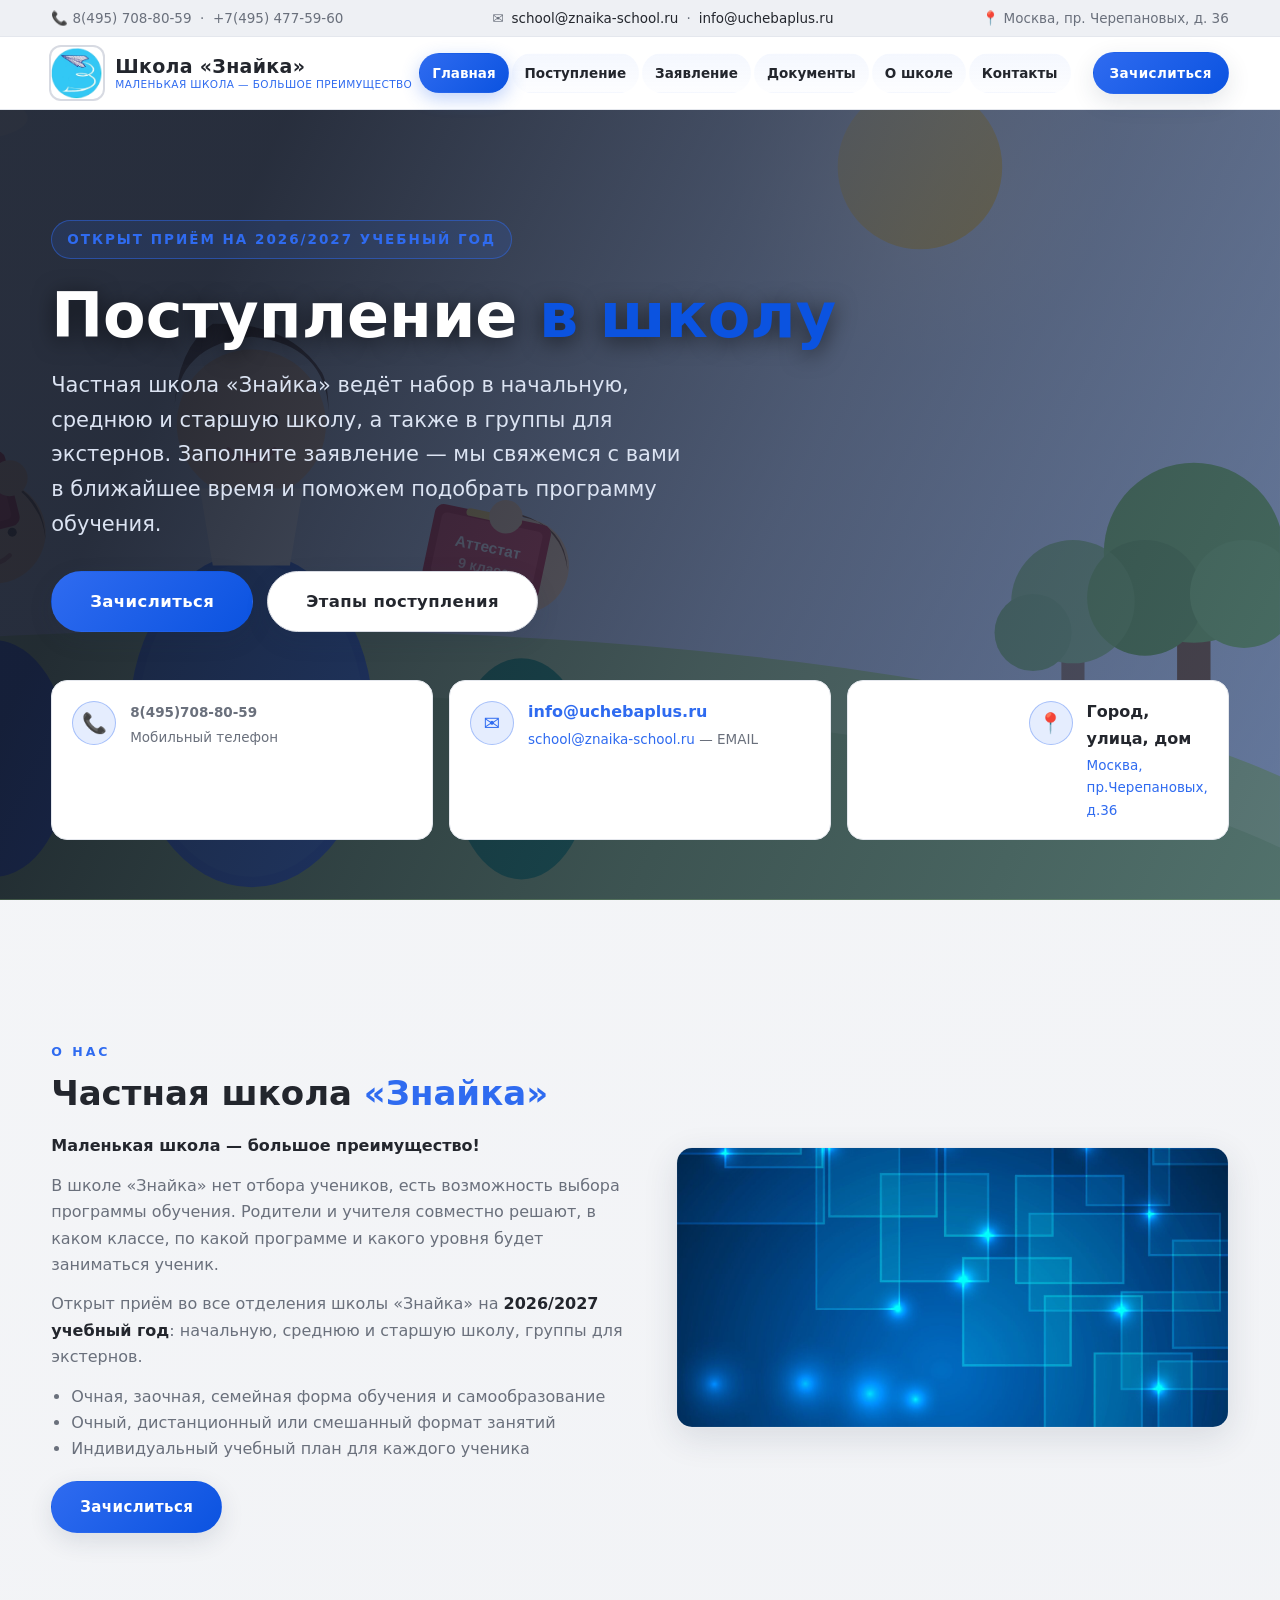
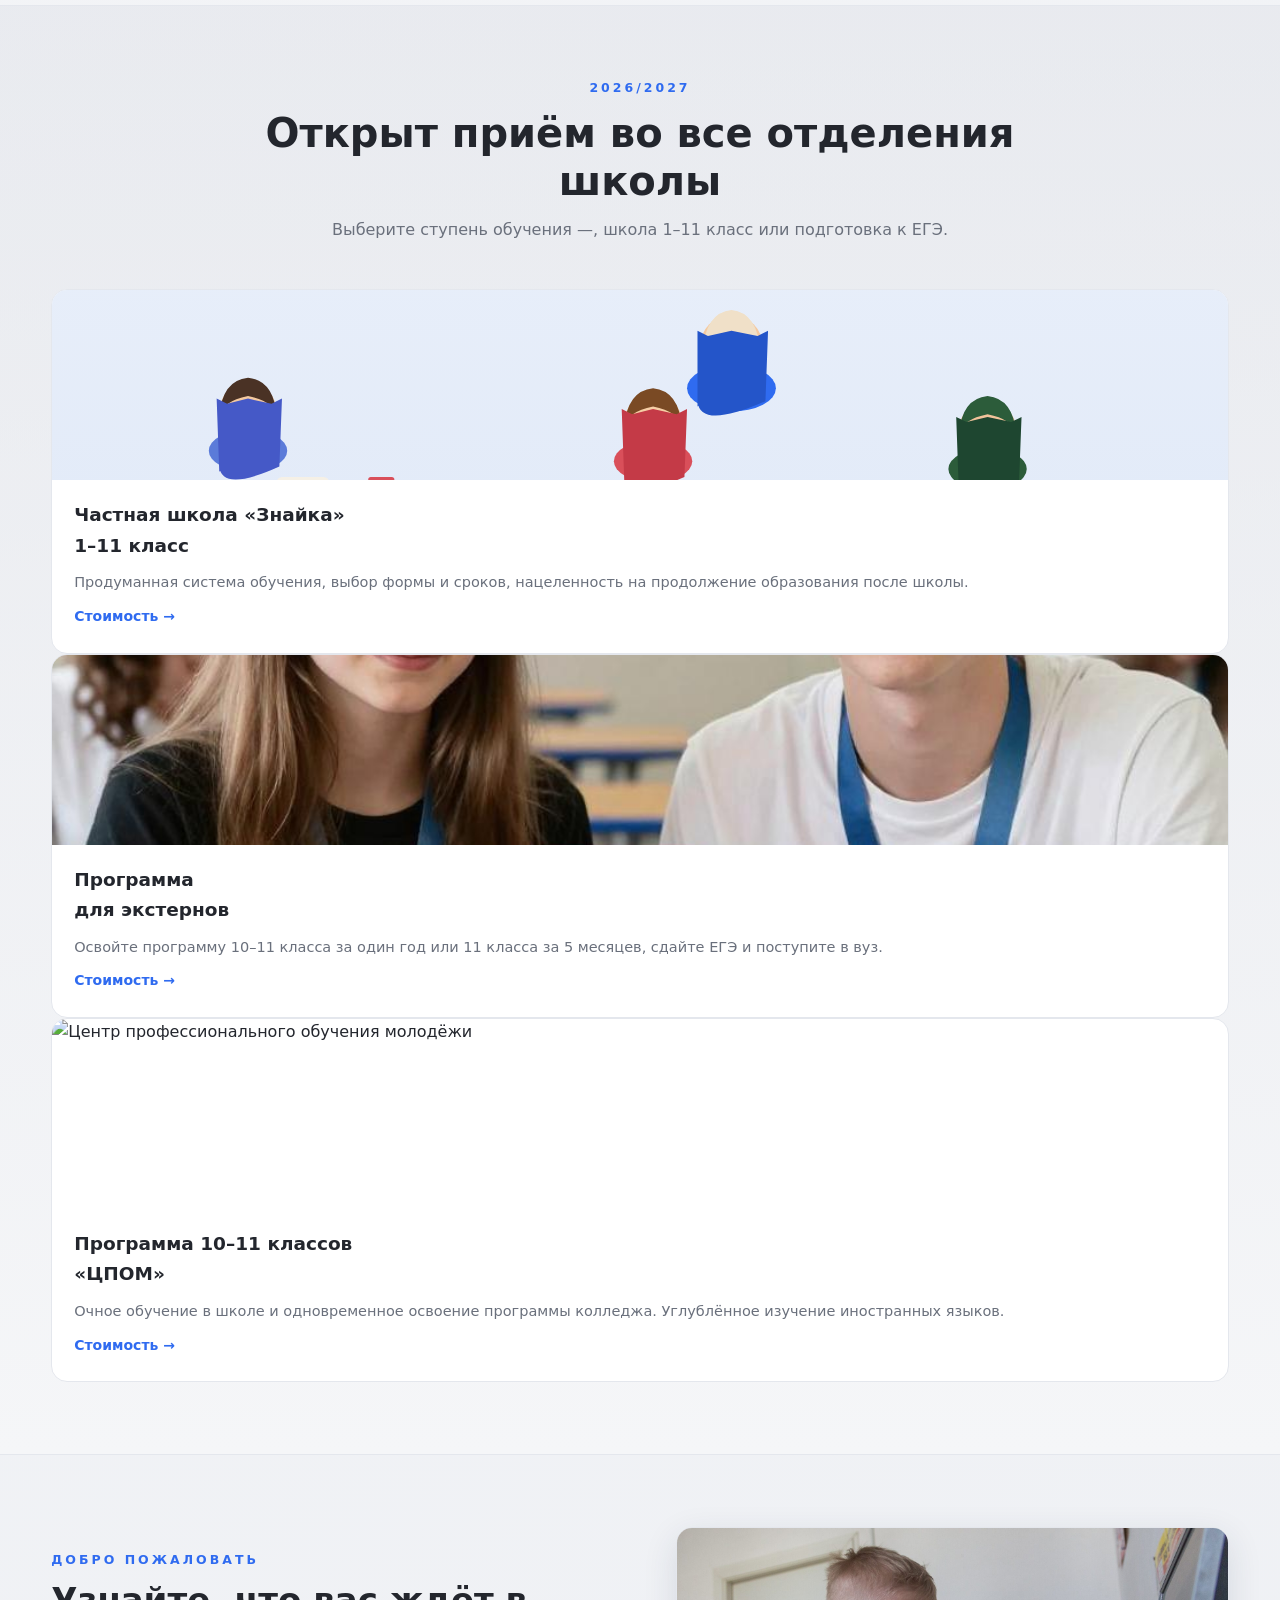
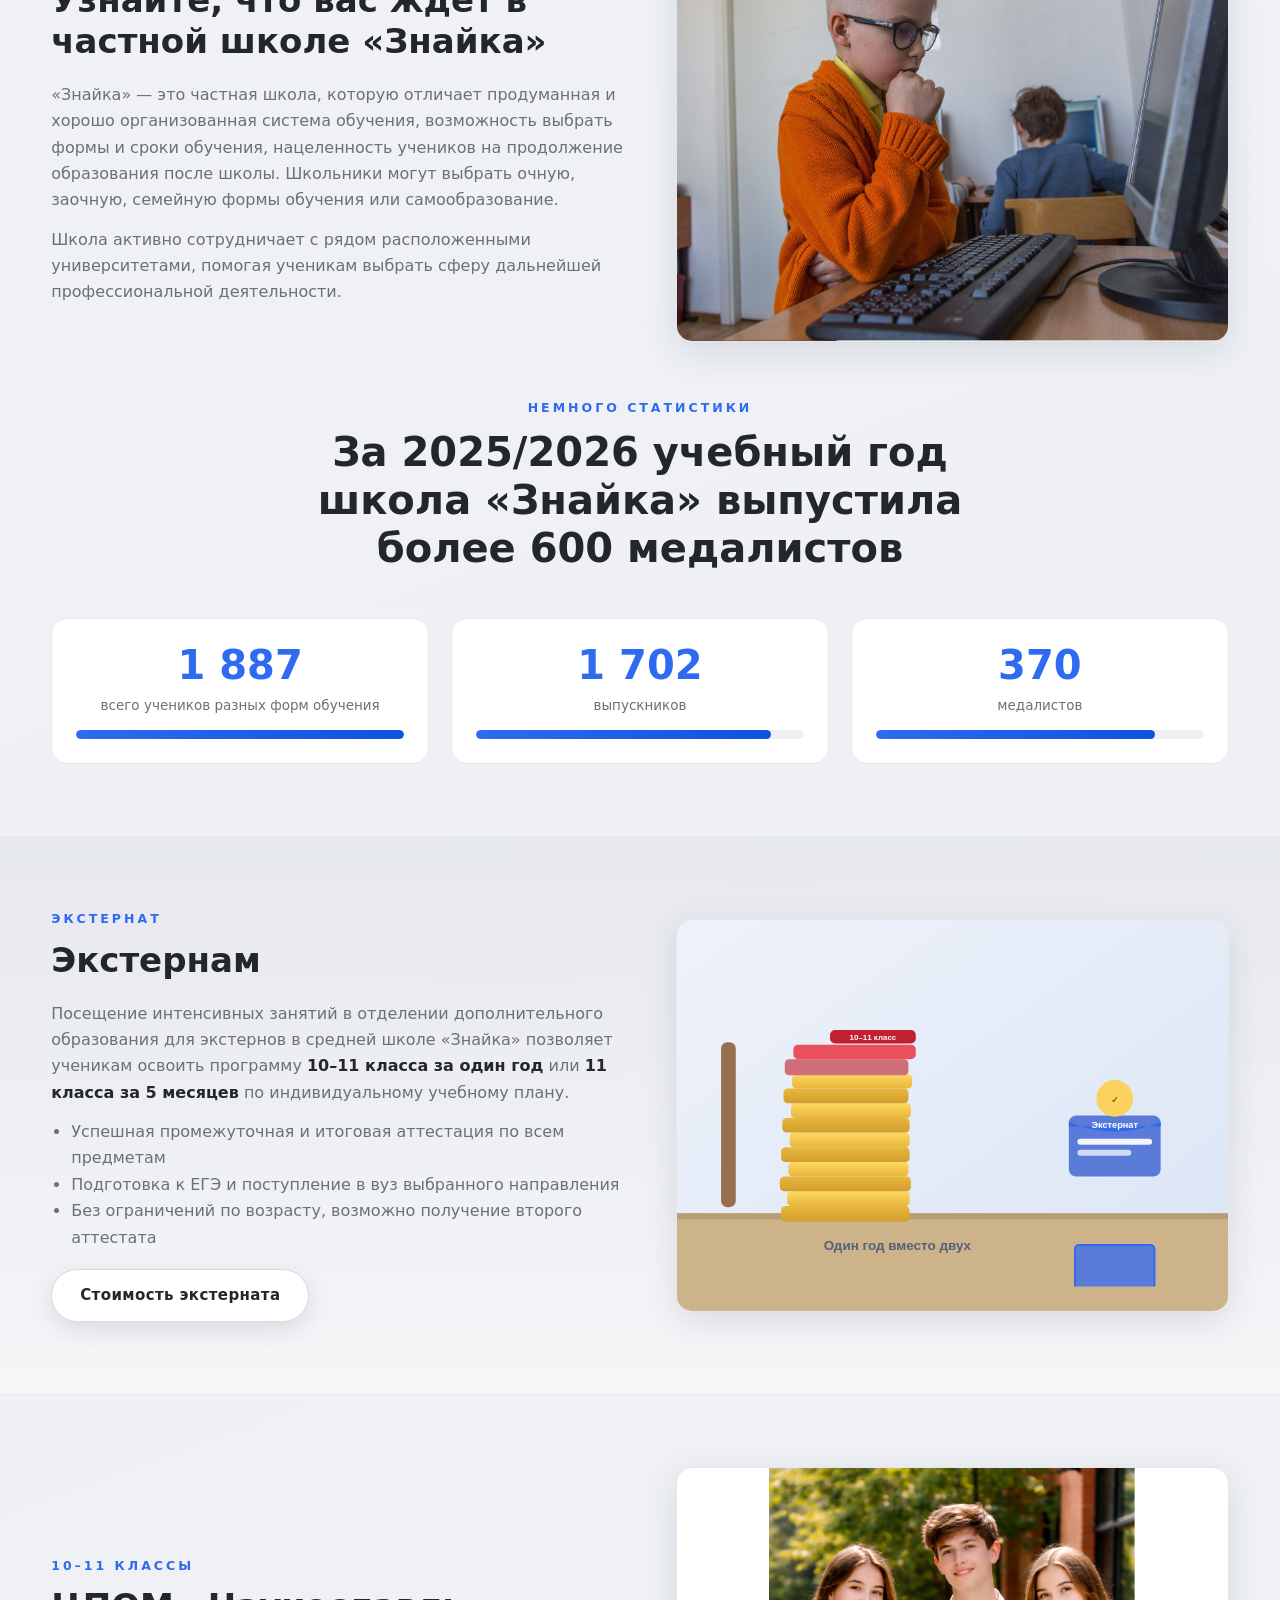
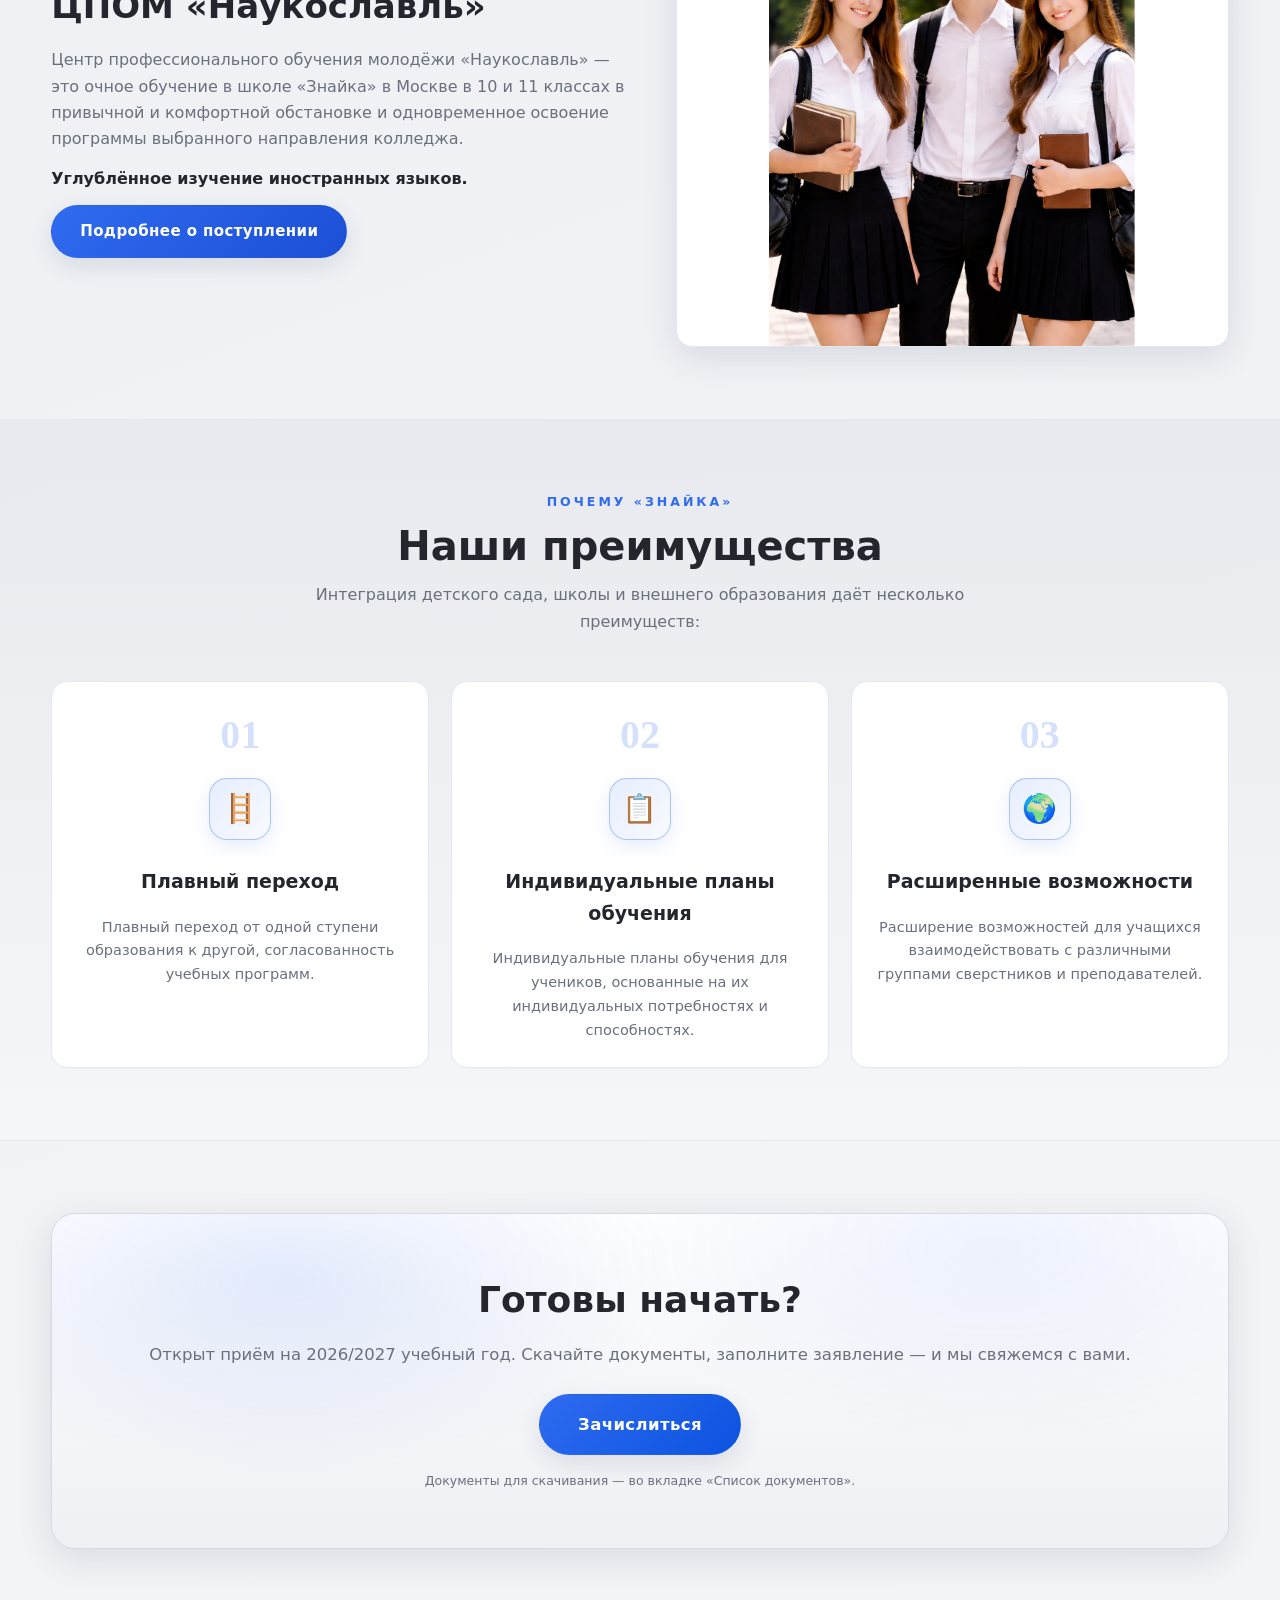
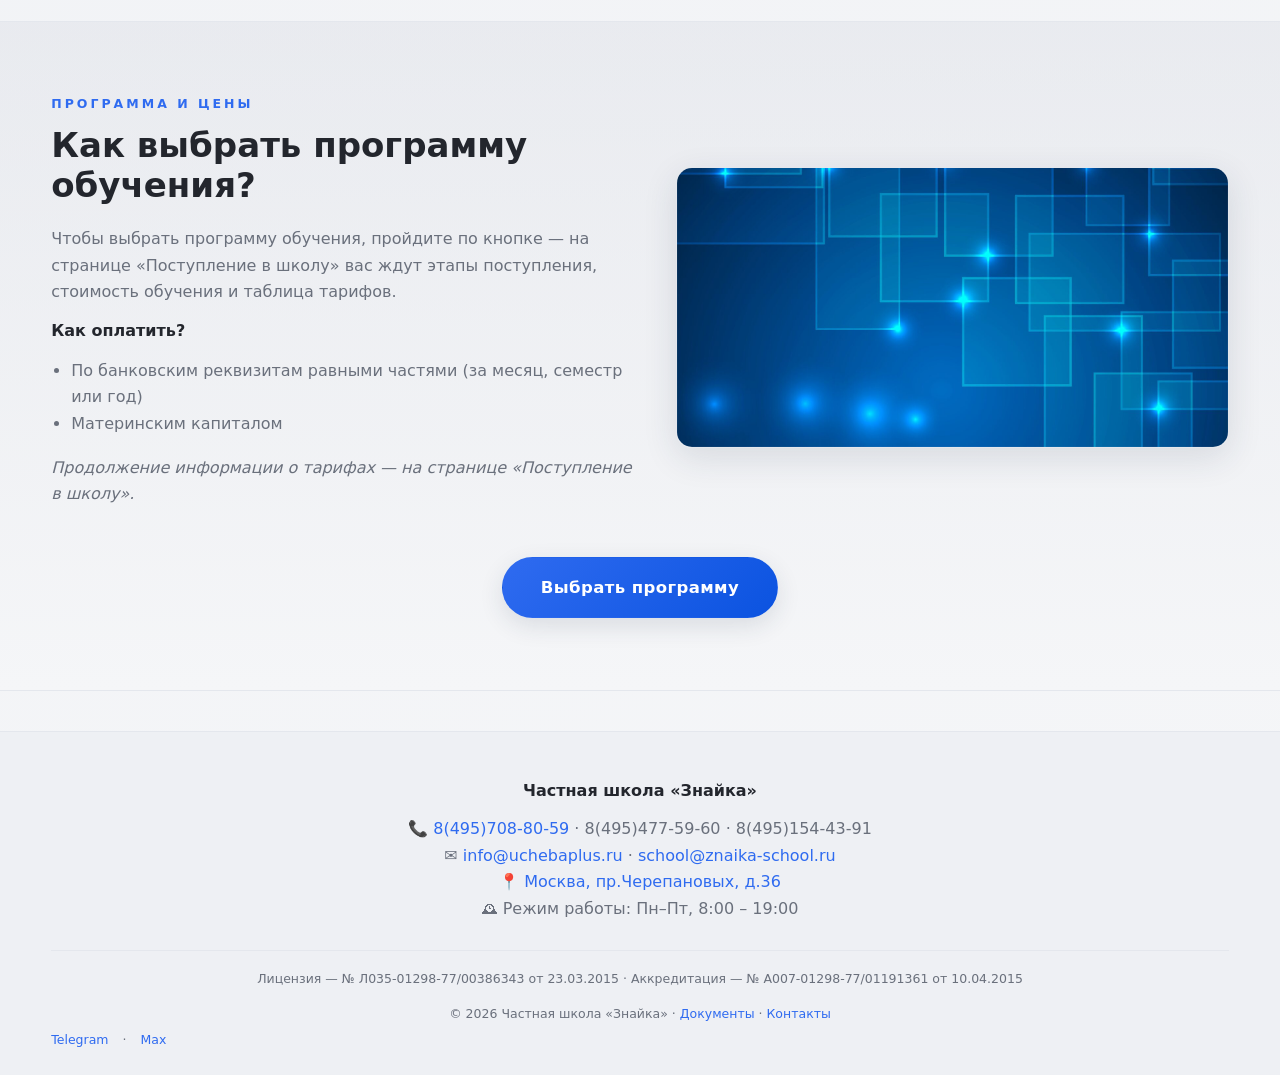
==== commit eb5ab285: "Шапка: однострочное меню с краткими названиями пунктов (Поступление/Заявление/Документы), убран двух" ====
--- a/index.html
+++ b/index.html
@@ -28,9 +28,9 @@
       <nav class="main-nav" id="mainNav">
         <ul class="nav-list">
           <li class="active"><a href="index.html">Главная</a></li>
-          <li><a href="postuplenie.html">Поступление в школу</a></li>
-          <li><a href="zayavlenie.html">Заявление на поступление в школу</a></li>
-          <li><a href="dokumenty.html">Список документов</a></li>
+          <li><a href="postuplenie.html">Поступление</a></li>
+          <li><a href="zayavlenie.html">Заявление</a></li>
+          <li><a href="dokumenty.html">Документы</a></li>
           <li><a href="o-shkole.html">О школе</a></li>
           <li><a href="kontakty.html">Контакты</a></li>
         </ul>
--- a/css/style.css
+++ b/css/style.css
@@ -402,7 +402,7 @@
   box-shadow: 0 6px 16px rgba(47, 107, 240, 0.28);
 }
 .steps b { display: block; font-size: 16.5px; margin-bottom: 4px; }
-.steps span { color: var(--muted); font-size: 14.5px; }
+.steps span { color: var(--muted); font-size: 14.5px; text-align: justify; }
 
 /* ---------- Вкладки / аккордеон jQuery UI (светлая стилизация) ---------- */
 .ui-tabs { background: transparent; border: none; padding: 0; border-radius: var(--radius); }
@@ -722,7 +722,6 @@
 .reveal { opacity: 0; transform: translateY(30px); transition: opacity 0.8s ease, transform 0.8s ease; }
 .reveal.show { opacity: 1; transform: none; }
 
-/* ---------- Адаптивность ---------- */
 @media (max-width: 980px) {
   .header-main { flex-wrap: wrap; }
   .main-nav { order: 3; width: 100%; margin: 4px 0 0; overflow-x: auto; scrollbar-width: none; flex: none; justify-content: flex-start; }
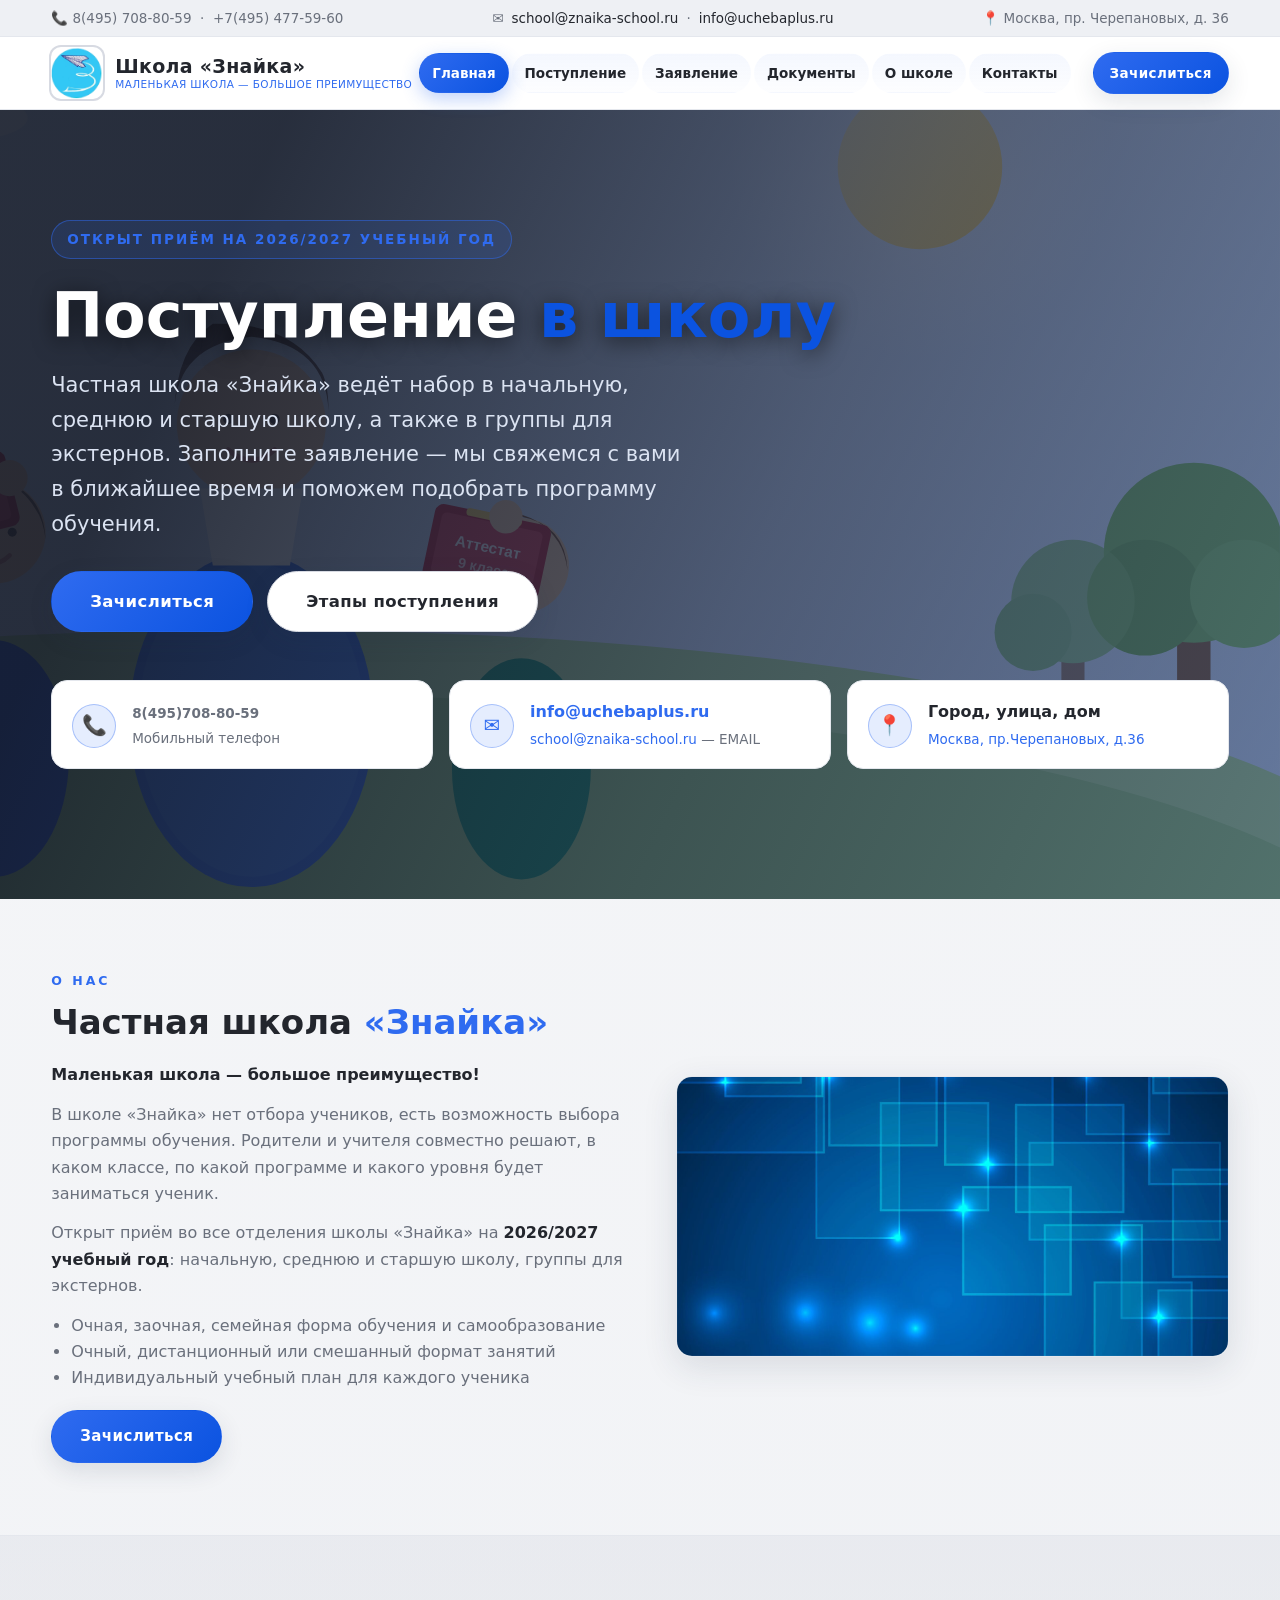
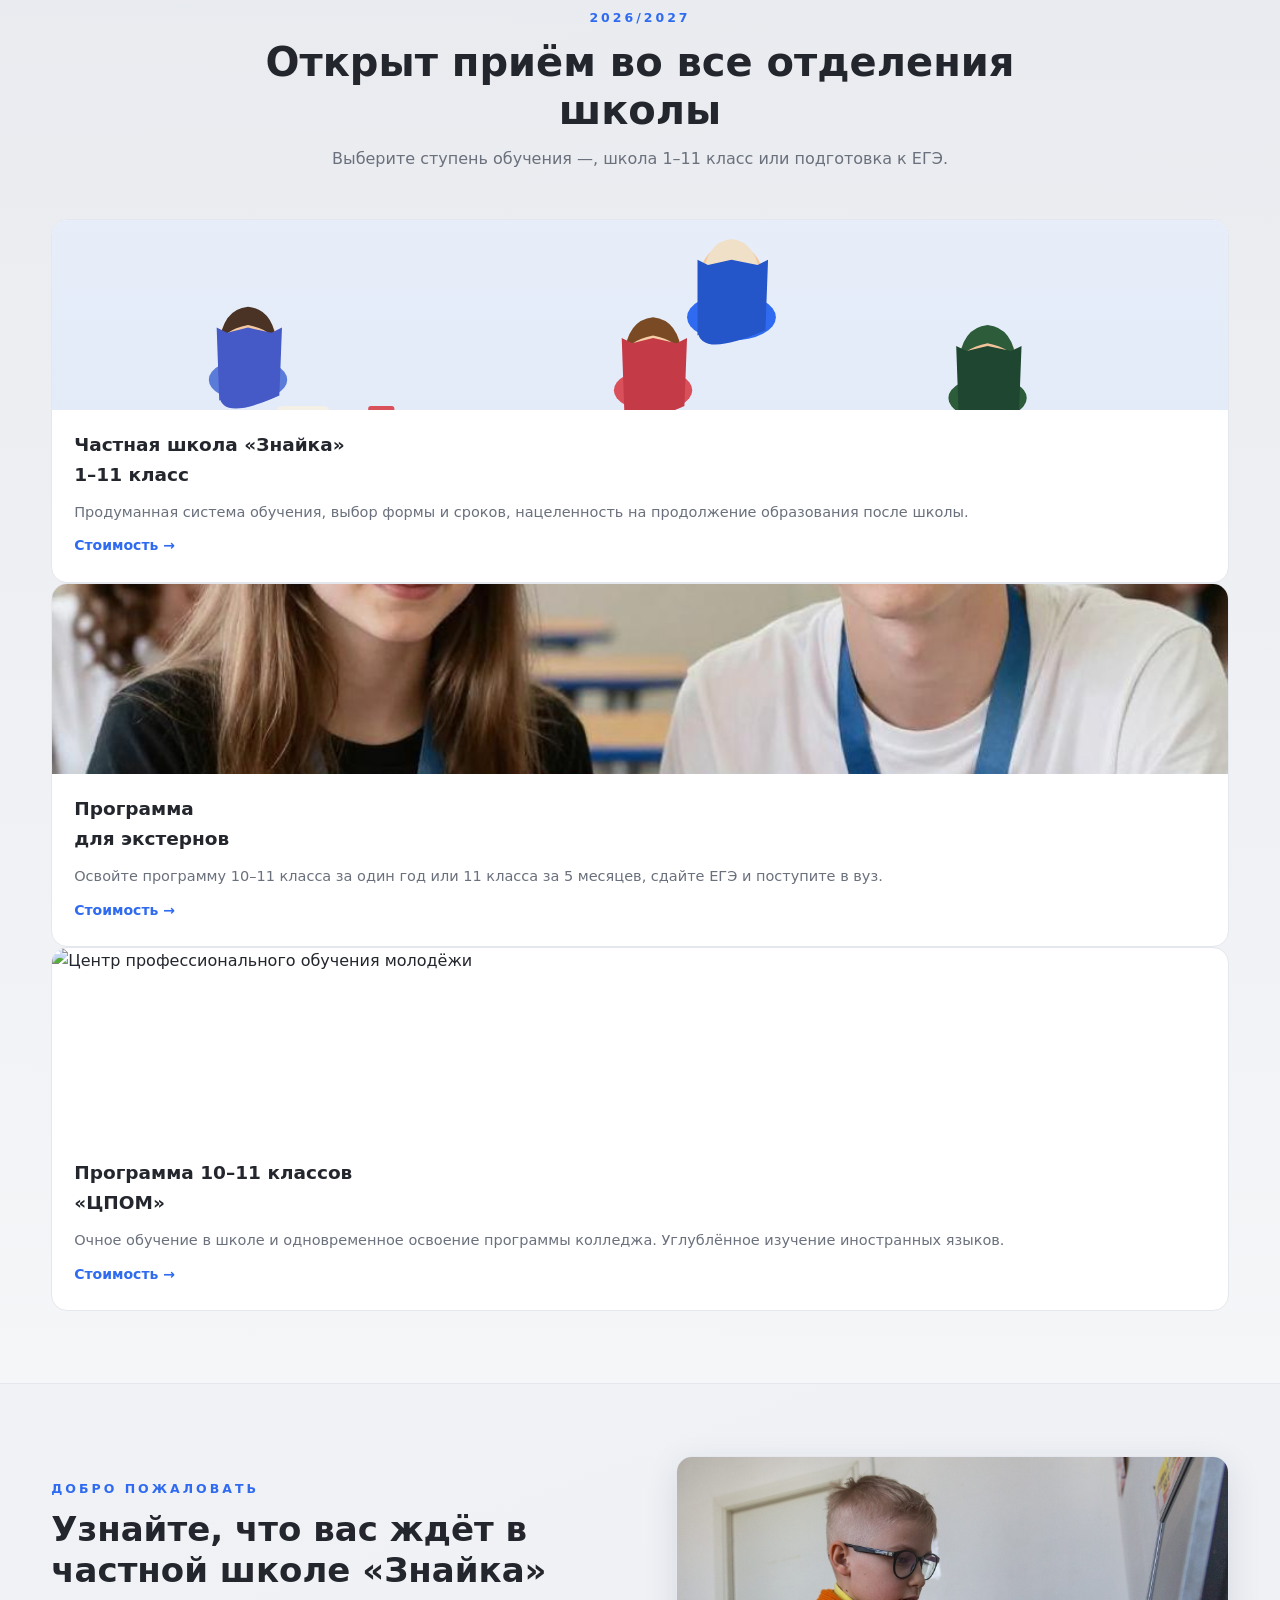
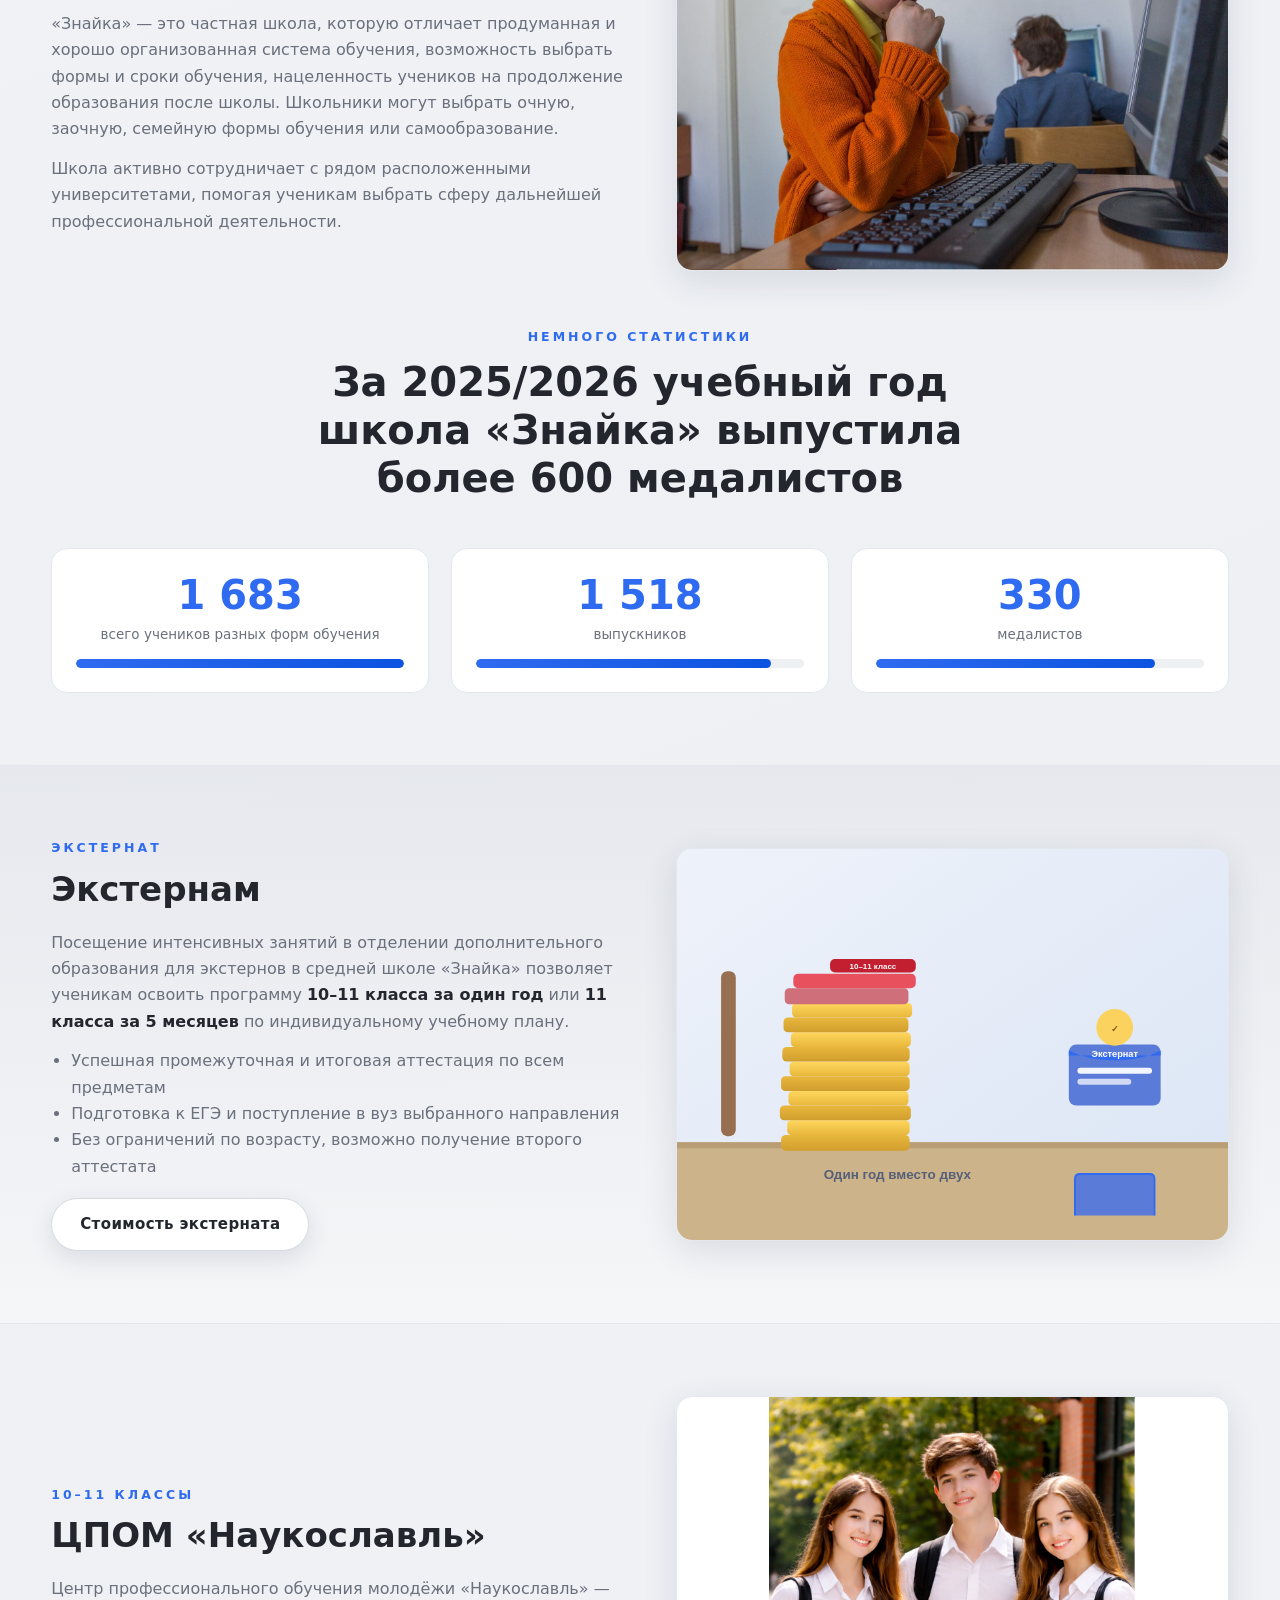
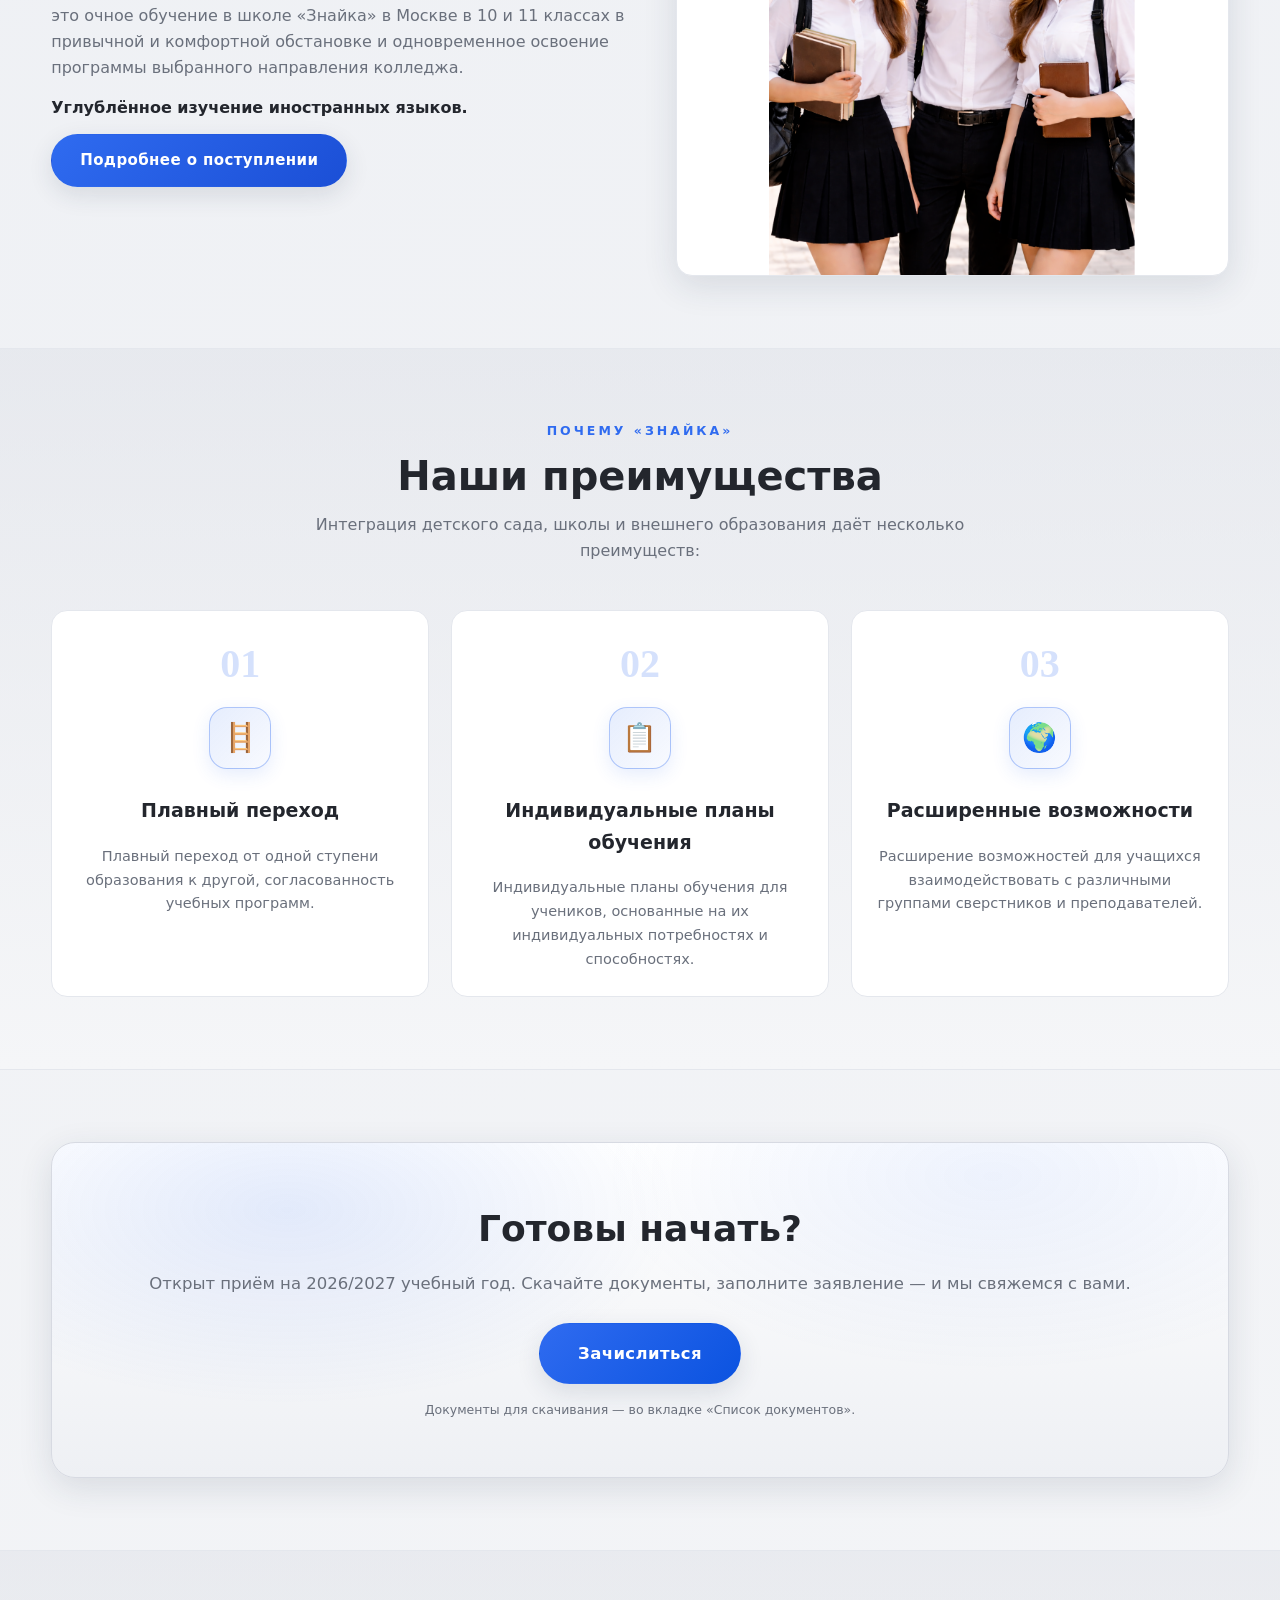
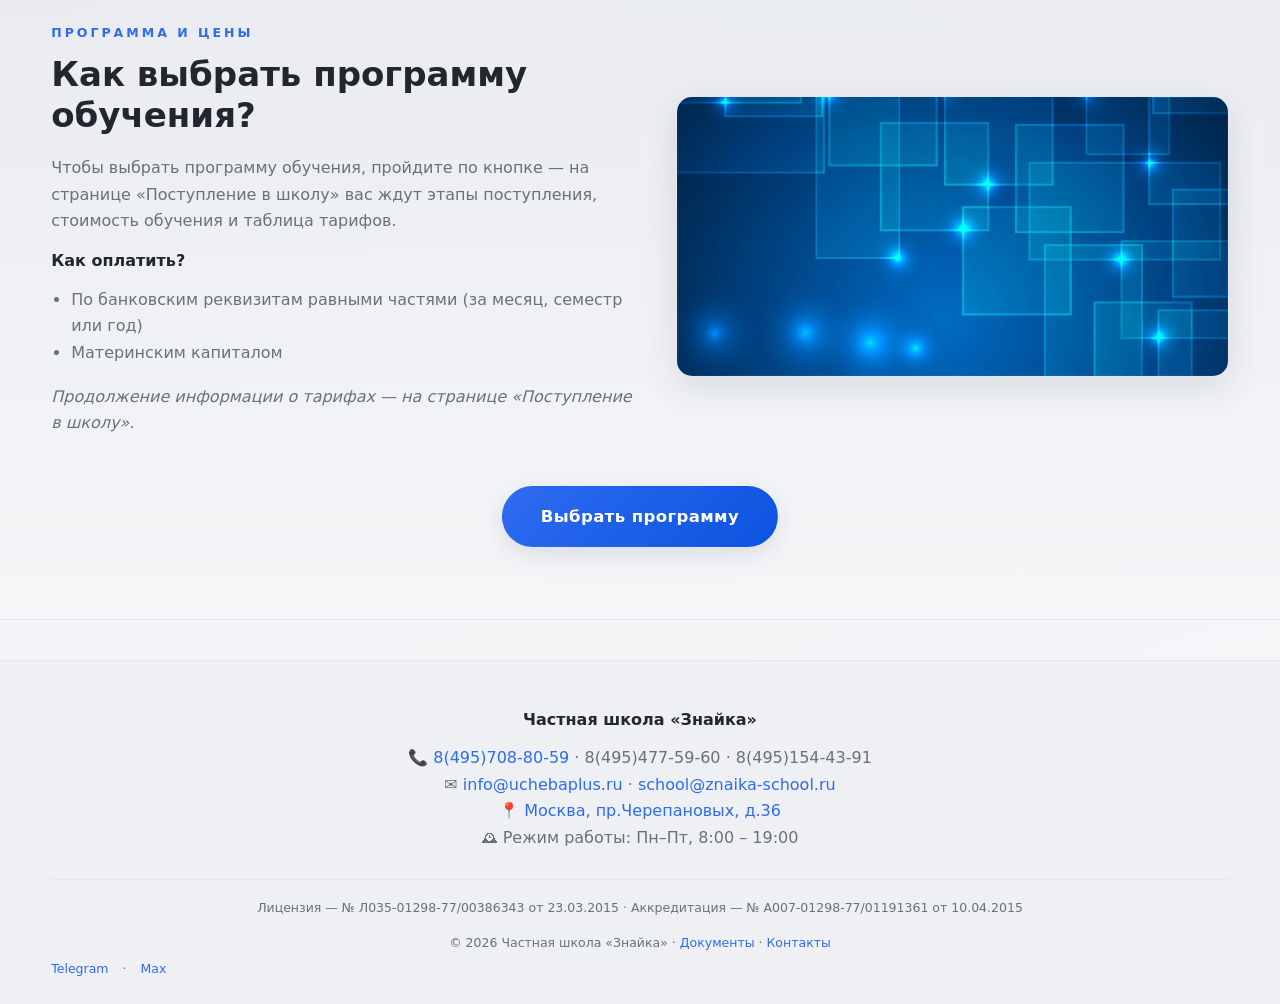
==== commit 750cd90f: "Контакты в главном блоке: починен битый title карточки адреса (из-за вложенной ссылки с двойными кав" ====
--- a/index.html
+++ b/index.html
@@ -72,7 +72,7 @@
             <span><a href="mailto:school@znaika-school.ru">school@znaika-school.ru</a> — EMAIL</span>
           </div>
         </div>
-        <div class="contact-card" title="Адрес: <a class="map-link" href="https://yandex.ru/maps/?text=%D0%9C%D0%BE%D1%81%D0%BA%D0%B2%D0%B0%2C%20%D0%BF%D1%80.%D0%A7%D0%B5%D1%80%D0%B5%D0%BF%D0%B0%D0%BD%D0%BE%D0%B2%D1%8B%D1%85%2C%20%D0%B436" target="_blank" rel="noopener" title="Открыть на Яндекс Картах">Москва, пр.Черепановых, д.36</a>">
+        <div class="contact-card" title="Адрес: Москва, пр.Черепановых, д.36">
           <span class="ic">📍</span>
           <div>
             <b>Город, улица, дом</b>
--- a/css/style.css
+++ b/css/style.css
@@ -241,8 +241,8 @@
   border-radius: var(--radius);
   padding: 18px 20px;
   display: flex;
-  gap: 14px;
-  align-items: flex-start;
+  gap: 16px;
+  align-items: center;
   backdrop-filter: blur(6px);
   transition: all 0.25s ease;
 }
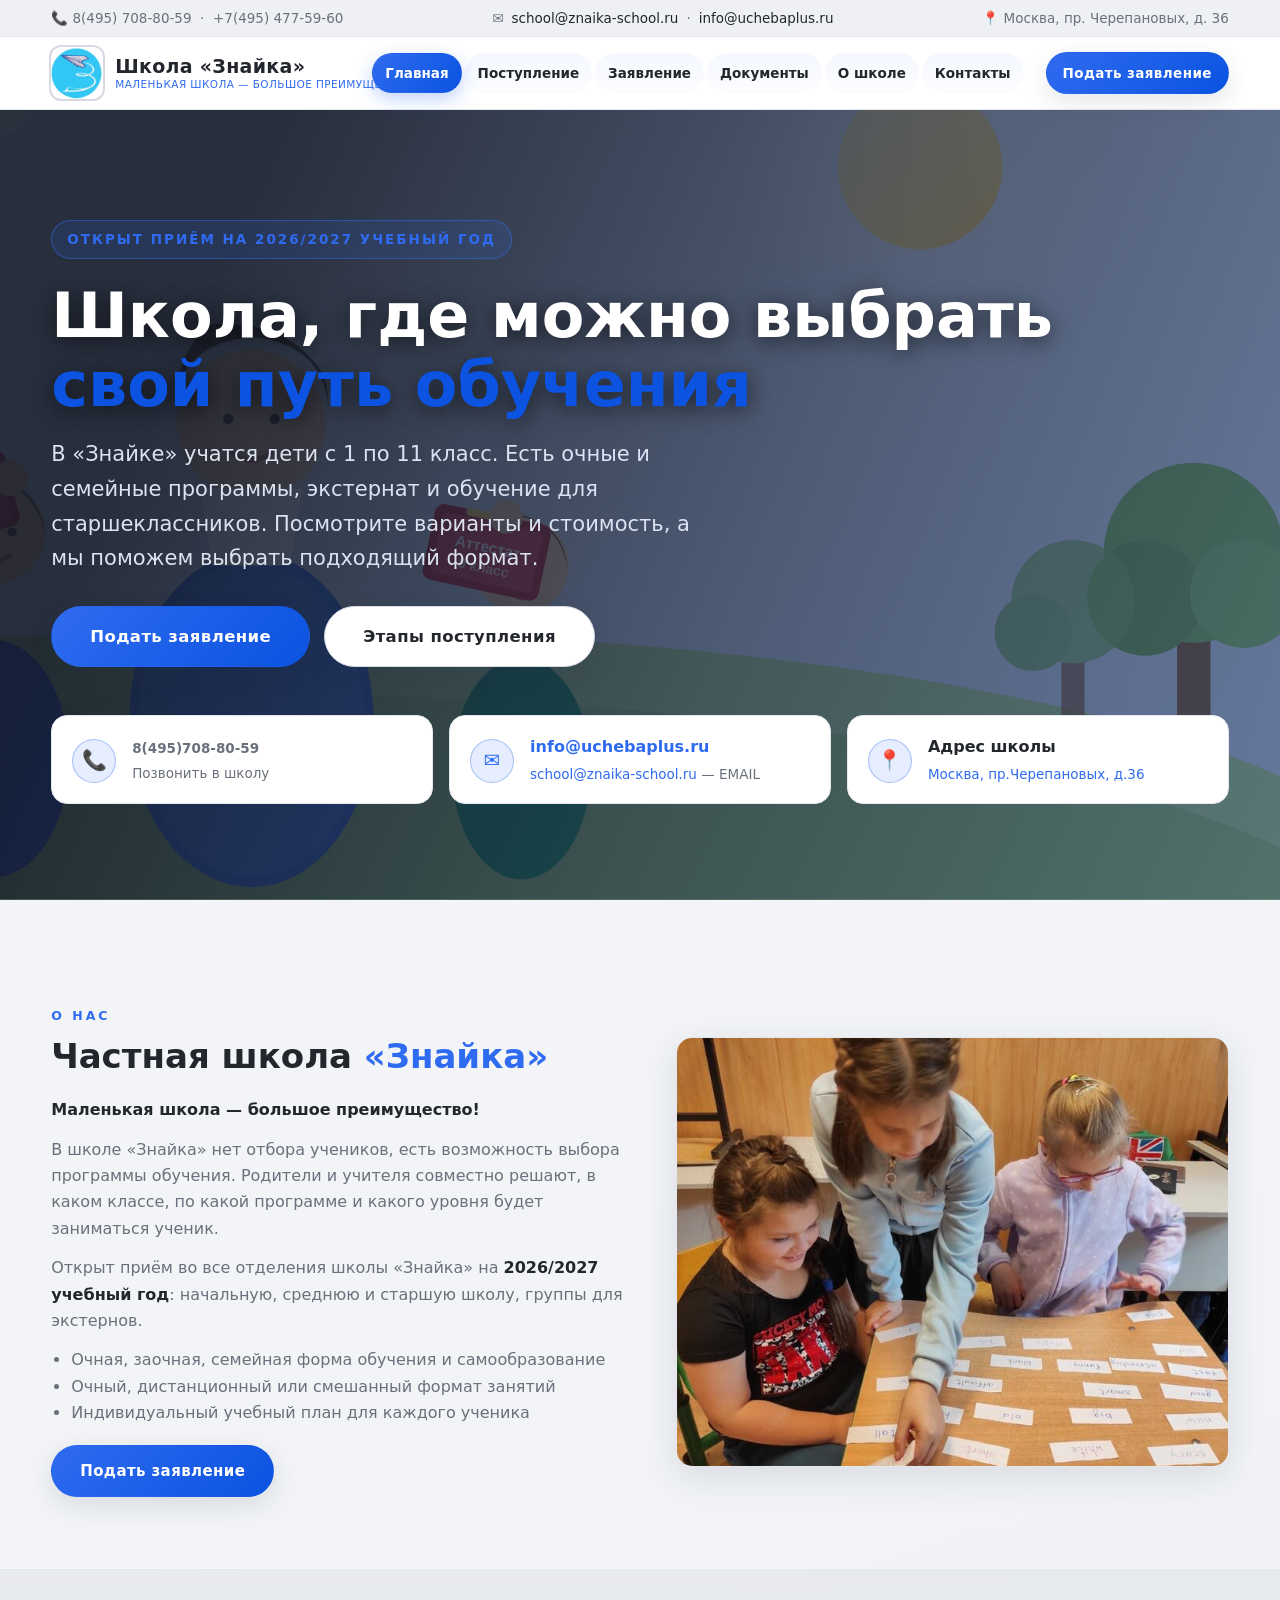
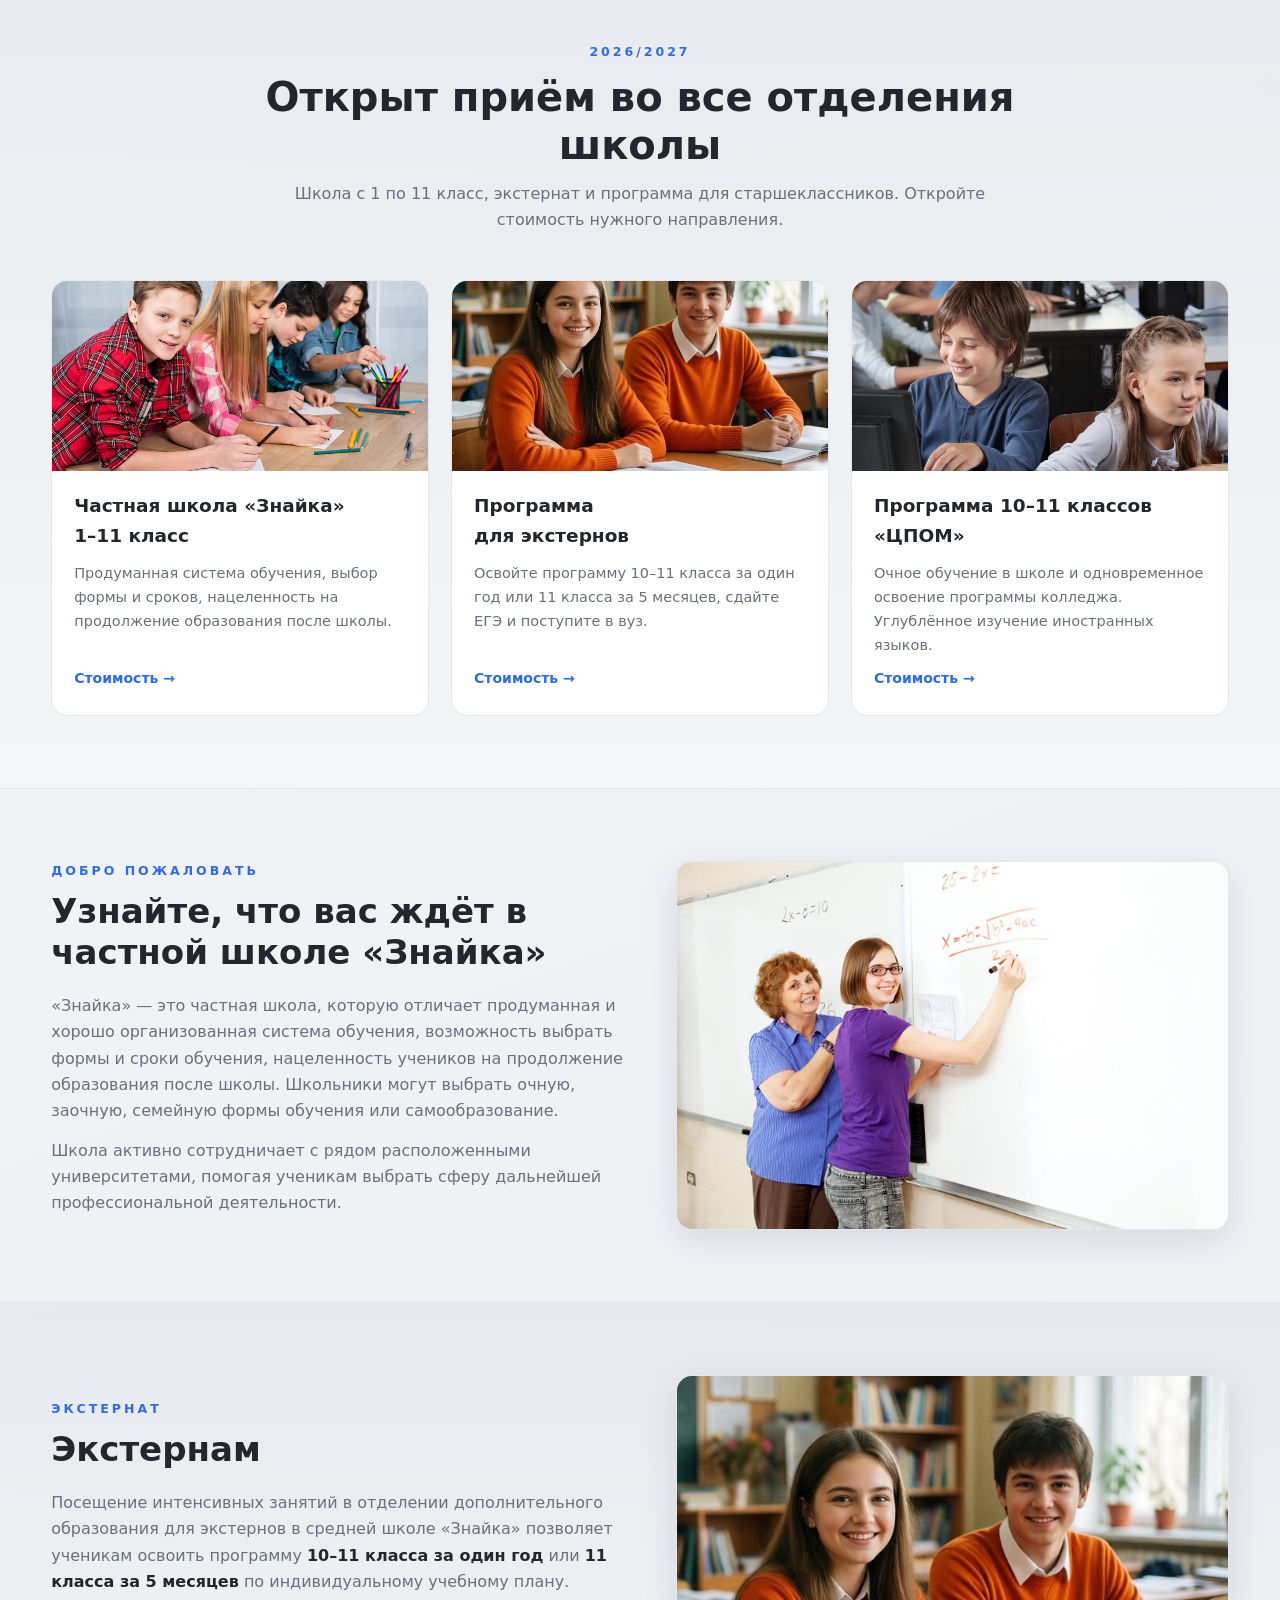
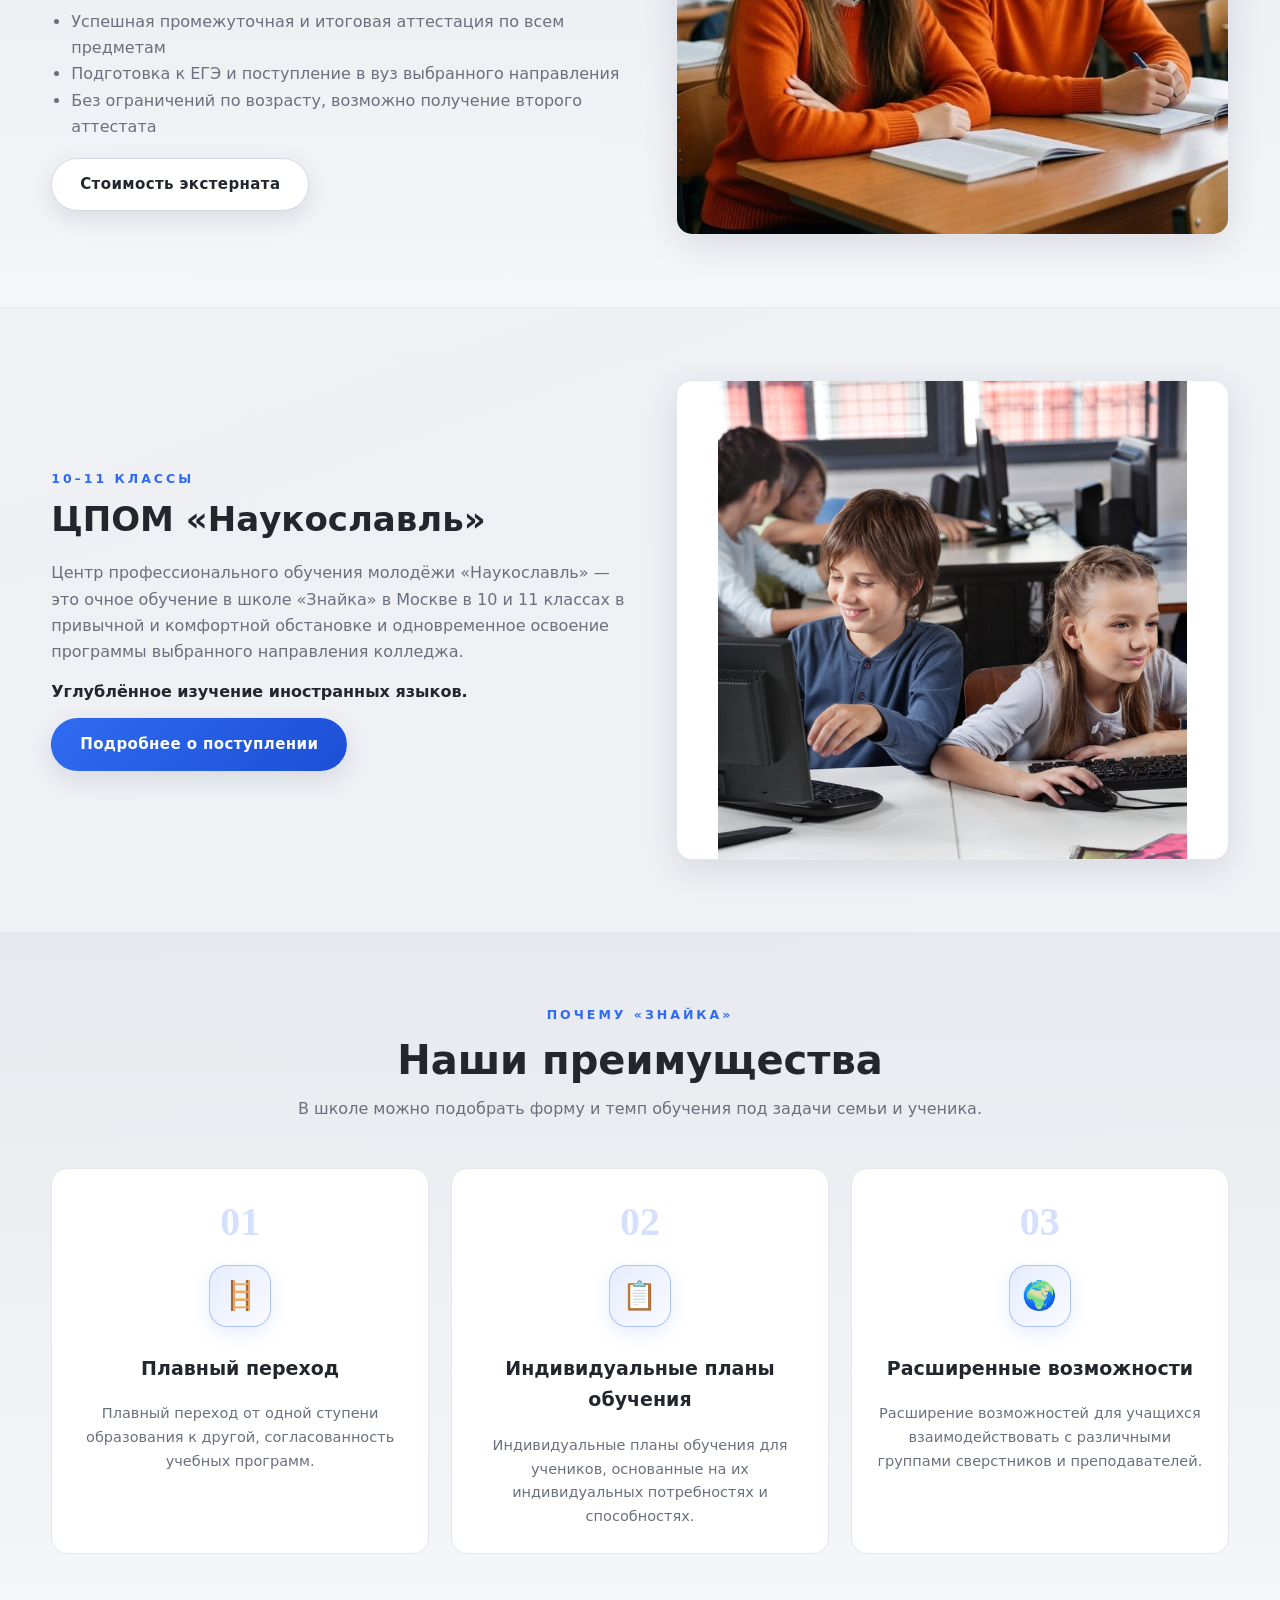
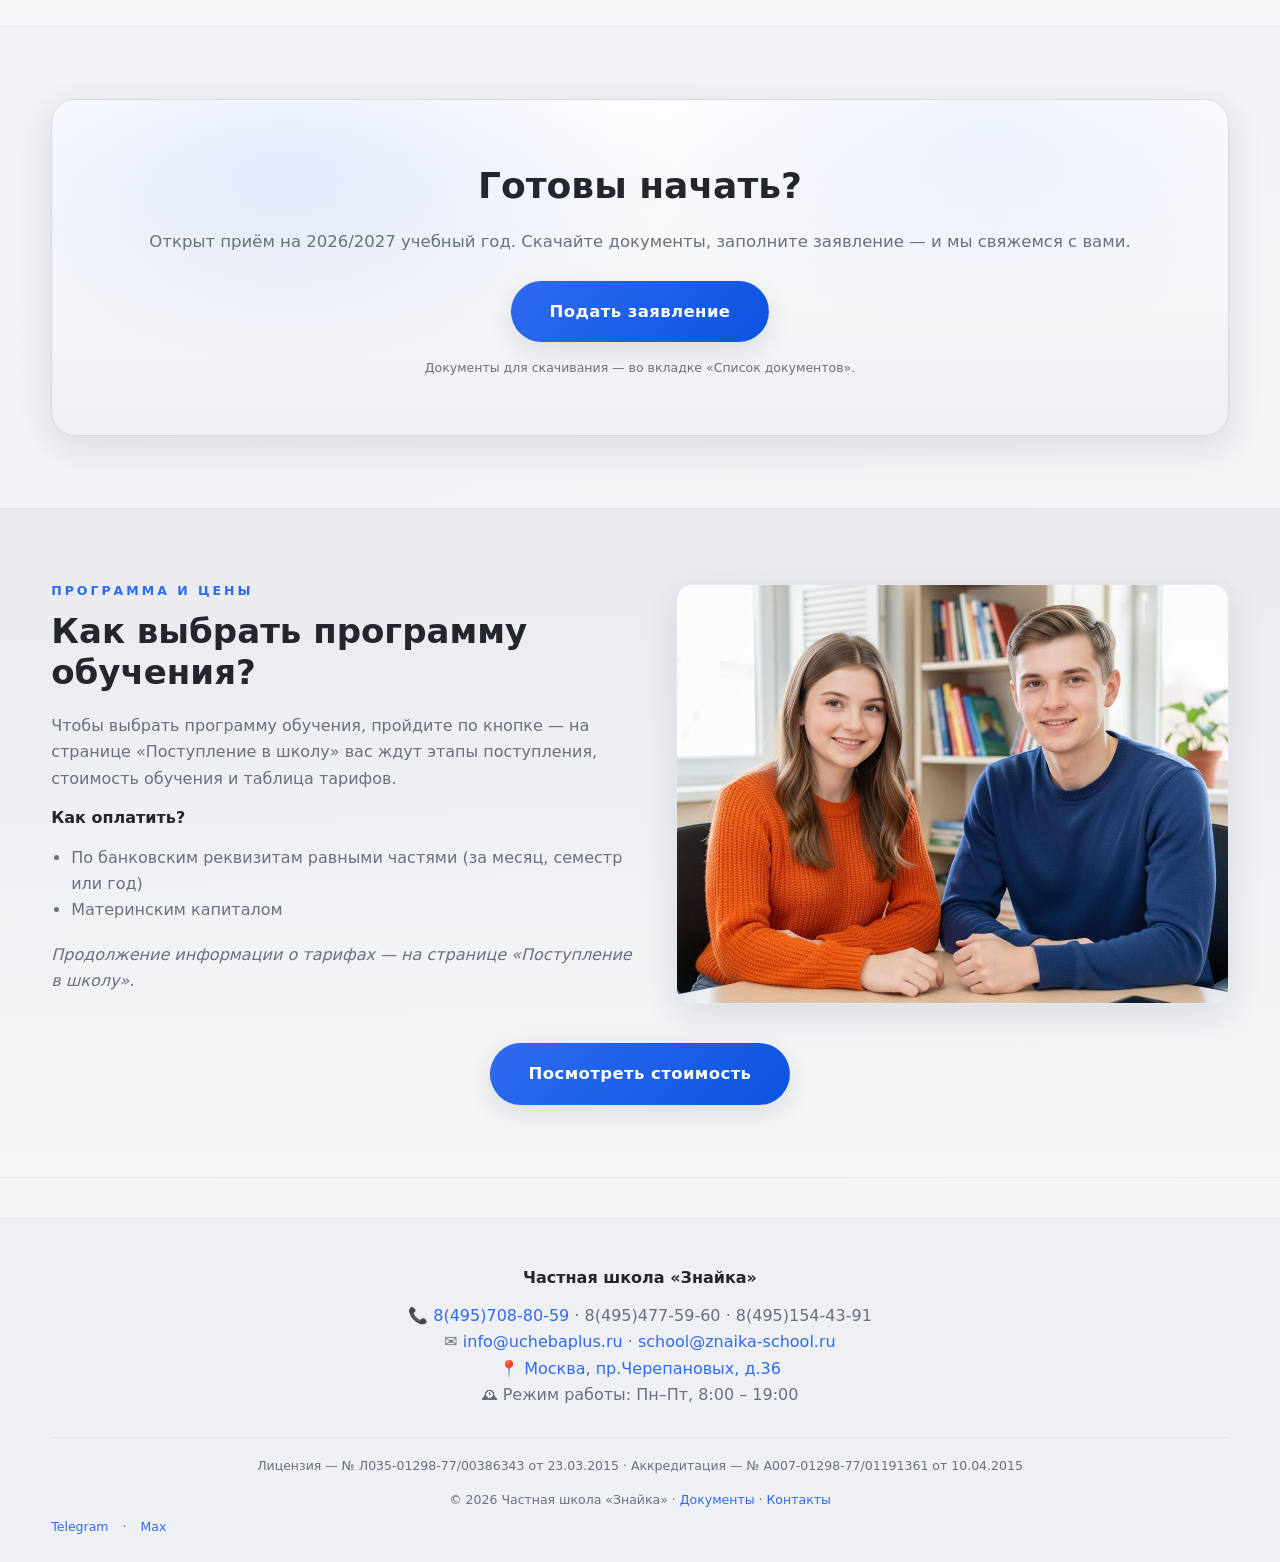
==== commit ef02269c: "Обновить оформление и тексты страниц сайта" ====
--- a/index.html
+++ b/index.html
@@ -1,359 +1,335 @@
-<!DOCTYPE HTML PUBLIC "-//W3C//DTD HTML 4.01//EN" "http://www.w3.org/TR/html4/strict.dtd">
-<html lang="ru">
-<head>
-  <meta http-equiv="content-type" content="text/html; charset=utf-8">
-  <meta name="viewport" content="width=device-width, initial-scale=1.0">
-  <title>Главная — Частная школа «Знайка» | Поступление в школу</title>
-  <link rel="stylesheet" href="css/jquery-ui.min.css">
-  <link rel="stylesheet" href="css/style.css">
-</head>
-<body>
-
-  <!-- ======= Верхняя панель ======= -->
-  <div class="topbar">
-    <div class="wrap">
-      <span class="tb-item">📞 8(495) 708-80-59 &nbsp;·&nbsp; +7(495) 477-59-60</span>
-      <span class="tb-item">✉ <a href="mailto:school@znaika-school.ru">school@znaika-school.ru</a> · <a href="mailto:info@uchebaplus.ru">info@uchebaplus.ru</a></span>
-      <span class="tb-item">📍 Москва, пр. Черепановых, д. 36</span>
-    </div>
-  </div>
-
-  <!-- ======= Шапка ======= -->
-  <header class="site-header" id="siteHeader">
-    <div class="wrap header-main">
-      <a class="logo" href="index.html" title="На главную">
-        <img src="img/01__.png" alt="Логотип Школы «Знайка»">
-        <span class="logo-text">Школа «Знайка»<small>Маленькая школа — большое преимущество</small></span>
-      </a>
-      <nav class="main-nav" id="mainNav">
-        <ul class="nav-list">
-          <li class="active"><a href="index.html">Главная</a></li>
-          <li><a href="postuplenie.html">Поступление</a></li>
-          <li><a href="zayavlenie.html">Заявление</a></li>
-          <li><a href="dokumenty.html">Документы</a></li>
-          <li><a href="o-shkole.html">О школе</a></li>
-          <li><a href="kontakty.html">Контакты</a></li>
-        </ul>
-      </nav>
-      <div class="header-cta">
-        <a href="zayavlenie.html" class="btn btn-accent btn-sm">Зачислиться</a>
-      </div>
-      <button class="nav-toggle" id="navToggle" aria-label="Открыть меню">☰</button>
-    </div>
-  </header>
-
-  <!-- ======= HERO: Поступление в школу (объединение с битрикс-сайтом) ======= -->
-  <section class="hero">
-    <div class="hero-bg hero-bg-home"></div>
-    <div class="wrap">
-      <span class="kicker">Открыт приём на 2026/2027 учебный год</span>
-      <h1>Поступление <span class="hl">в школу</span></h1>
-      <p class="lead">
-        Частная школа «Знайка» ведёт набор в начальную, среднюю и старшую школу,
-        а также в группы для экстернов. Заполните заявление — мы свяжемся с вами в ближайшее время
-        и поможем подобрать программу обучения.
-      </p>
-      <div class="hero-actions">
-        <a href="zayavlenie.html" class="btn btn-accent btn-lg" title="Заполнить анкету на поступление">Зачислиться</a>
-        <a href="postuplenie.html" class="btn btn-outline btn-lg">Этапы поступления</a>
-      </div>
-      <div class="hero-contact-cards">
-        <div class="contact-card" title="Телефон школы: 8(495)708-80-59">
-          <span class="ic">📞</span>
-          <div>
-            <b><span class="copy-phone" title="Нажмите, чтобы скопировать">8(495)708-80-59</span></b>
-            <span>Мобильный телефон</span>
-          </div>
-        </div>
-        <div class="contact-card" title="EMAIL школы: info@uchebaplus.ru, school@znaika-school.ru">
-          <span class="ic">✉</span>
-          <div>
-            <b title="EMAIL школы: info@uchebaplus.ru, school@znaika-school.ru"><a href="mailto:info@uchebaplus.ru">info@uchebaplus.ru</a></b>
-            <span><a href="mailto:school@znaika-school.ru">school@znaika-school.ru</a> — EMAIL</span>
-          </div>
-        </div>
-        <div class="contact-card" title="Адрес: Москва, пр.Черепановых, д.36">
-          <span class="ic">📍</span>
-          <div>
-            <b>Город, улица, дом</b>
-            <span><a class="map-link" href="https://yandex.ru/maps/?text=%D0%9C%D0%BE%D1%81%D0%BA%D0%B2%D0%B0%2C%20%D0%BF%D1%80.%D0%A7%D0%B5%D1%80%D0%B5%D0%BF%D0%B0%D0%BD%D0%BE%D0%B2%D1%8B%D1%85%2C%20%D0%B436" target="_blank" rel="noopener" title="Открыть на Яндекс Картах">Москва, пр.Черепановых, д.36</a></span>
-          </div>
-        </div>
-      </div>
-    </div>
-  </section>
-
-  <!-- ======= Частная школа «Знайка» ======= -->
-  <section id="about">
-    <div class="wrap split">
-      <div class="split-text">
-        <div class="sec-head" style="text-align:left; margin:0 0 20px;">
-          <span class="tag">О нас</span>
-          <h2>Частная школа <span class="hl">«Знайка»</span></h2>
-        </div>
-        <p><strong>Маленькая школа — большое преимущество!</strong></p>
-        <p>
-          В школе «Знайка» нет отбора учеников, есть возможность выбора программы обучения.
-          Родители и учителя совместно решают, в каком классе, по какой программе и какого уровня
-          будет заниматься ученик.
-        </p>
-        <p>
-          Открыт приём во все отделения школы «Знайка» на <strong>2026/2027 учебный год</strong>:
-          начальную, среднюю и старшую школу, группы для экстернов.
-        </p>
-        <ul style="padding-left:20px; color:var(--muted); margin-bottom:18px;">
-          <li>Очная, заочная, семейная форма обучения и самообразование</li>
-          <li>Очный, дистанционный или смешанный формат занятий</li>
-          <li>Индивидуальный учебный план для каждого ученика</li>
-        </ul>
-        <a href="zayavlenie.html" class="btn btn-accent">Зачислиться</a>
-      </div>
-      <div class="split-img">
-        <img src="img/13_a9de1608fbb9bd0d96dc.jpg" alt="Ученики школы «Знайка»" style="max-height:430px;">
-      </div>
-    </div>
-  </section>
-
-  <!-- ======= Ступени обучения ======= -->
-  <section class="section-alt">
-    <div class="wrap">
-      <div class="sec-head">
-        <span class="tag">2026/2027</span>
-        <h2>Открыт приём во все отделения школы</h2>
-        <p>Выберите ступень обучения —, школа 1–11 класс или подготовка к ЕГЭ.</p>
-      </div>
-      <div class="grid-4">
-        <div class="step-card reveal">
-          <div class="sc-img"><img src="img/class_kids.svg" alt="Частная школа «Знайка» 1–11 класс"></div>
-          <div class="sc-body">
-            <h3>Частная школа «Знайка»<br>1–11 класс</h3>
-            <p>Продуманная система обучения, выбор формы и сроков, нацеленность на продолжение образования после школы.</p>
-            <a class="arrow" href="postuplenie.html#stoimost">Стоимость →</a>
-          </div>
-        </div>
-        </div>
-        <div class="step-card reveal">
-          <div class="sc-img"><img src="img/05_photo.jpg" alt="Программа для экстернов"></div>
-          <div class="sc-body">
-            <h3>Программа<br>для экстернов</h3>
-            <p>Освойте программу 10–11 класса за один год или 11 класса за 5 месяцев, сдайте ЕГЭ и поступите в вуз.</p>
-            <a class="arrow" href="postuplenie.html#stoimost">Стоимость →</a>
-          </div>
-        </div>
-        <div class="step-card reveal">
-          <div class="sc-img"><img src="img/desk_cpom.svg" alt="Центр профессионального обучения молодёжи"></div>
-          <div class="sc-body">
-            <h3>Программа 10–11 классов<br>«ЦПОМ»</h3>
-            <p>Очное обучение в школе и одновременное освоение программы колледжа. Углублённое изучение иностранных языков.</p>
-            <a class="arrow" href="postuplenie.html#stoimost">Стоимость →</a>
-          </div>
-        </div>
-      </div>
-    </div>
-  </section>
-
-  <!-- ======= Добро пожаловать + статистика ======= -->
-  <section>
-    <div class="wrap split rev">
-      <div class="split-text">
-        <div class="sec-head" style="text-align:left; margin:0 0 20px;">
-          <span class="tag">Добро пожаловать</span>
-          <h2>Узнайте, что вас ждёт в частной школе «Знайка»</h2>
-        </div>
-        <p>
-          «Знайка» — это частная школа, которую отличает продуманная и хорошо организованная система обучения,
-          возможность выбрать формы и сроки обучения, нацеленность учеников на продолжение образования после школы.
-          Школьники могут выбрать очную, заочную, семейную формы обучения или самообразование.
-        </p>
-        <p>
-          Школа активно сотрудничает с рядом расположенными университетами, помогая ученикам выбрать
-          сферу дальнейшей профессиональной деятельности.
-        </p>
-      </div>
-      <div class="split-img">
-        <img src="img/19_photo.jpg" alt="Пространство школы">
-      </div>
-    </div>
-
-    <div class="wrap">
-      <div class="sec-head" style="margin-top:56px;">
-        <span class="tag">Немного статистики</span>
-        <h2>За 2025/2026 учебный год школа «Знайка» <span class="hl">выпустила более 600 медалистов</span></h2>
-      </div>
-      <div class="stats" id="stats">
-        <div class="stat-box">
-          <span class="num" data-count="3084">0</span>
-          <span class="lbl">всего учеников разных форм обучения</span>
-          <div class="bar"><div class="fill" data-fill="100"></div></div>
-        </div>
-        <div class="stat-box">
-          <span class="num" data-count="2785">0</span>
-          <span class="lbl">выпускников</span>
-          <div class="bar"><div class="fill" data-fill="90"></div></div>
-        </div>
-        <div class="stat-box">
-          <span class="num" data-count="628">0</span>
-          <span class="lbl">медалистов</span>
-          <div class="bar"><div class="fill" data-fill="85"></div></div>
-        </div>
-      </div>
-    </div>
-  </section>
-
-  <!-- ======= Экстернам ======= -->
-  <section class="section-alt">
-    <div class="wrap split">
-      <div class="split-text">
-        <div class="sec-head" style="text-align:left; margin:0 0 20px;">
-          <span class="tag">Экстернат</span>
-          <h2>Экстернам</h2>
-        </div>
-        <p>
-          Посещение интенсивных занятий в отделении дополнительного образования для экстернов в средней школе
-          «Знайка» позволяет ученикам освоить программу <strong>10–11 класса за один год</strong> или
-          <strong>11 класса за 5 месяцев</strong> по индивидуальному учебному плану.
-        </p>
-        <ul style="padding-left:20px; color:var(--muted); margin-bottom:18px;">
-          <li>Успешная промежуточная и итоговая аттестация по всем предметам</li>
-          <li>Подготовка к ЕГЭ и поступление в вуз выбранного направления</li>
-          <li>Без ограничений по возрасту, возможно получение второго аттестата</li>
-        </ul>
-        <a href="postuplenie.html#stoimost" class="btn btn-outline">Стоимость экстерната</a>
-      </div>
-      <div class="split-img">
-        <img src="img/eksternam_stack.svg" alt="Экстернам в школе «Знайка»" style="max-height:460px;">
-      </div>
-    </div>
-  </section>
-
-  <!-- ======= ЦПОМ ======= -->
-  <section>
-    <div class="wrap split rev">
-      <div class="split-text">
-        <div class="sec-head" style="text-align:left; margin:0 0 20px;">
-          <span class="tag">10–11 классы</span>
-          <h2>ЦПОМ «Наукославль»</h2>
-        </div>
-        <p>
-          Центр профессионального обучения молодёжи «Наукославль» — это очное обучение в школе «Знайка» в Москве
-          в 10 и 11 классах в привычной и комфортной обстановке и одновременное освоение программы выбранного
-          направления колледжа.
-        </p>
-        <p><strong>Углублённое изучение иностранных языков.</strong></p>
-        <a href="postuplenie.html" class="btn btn-blue">Подробнее о поступлении</a>
-      </div>
-      <div class="split-img">
-        <img src="img/14_photo.png" style="object-fit:contain; background:#fff; max-height:480px;">
-      </div>
-    </div>
-  </section>
-
-  <!-- ======= Наши преимущества ======= -->
-  <section class="section-alt">
-    <div class="wrap">
-      <div class="sec-head">
-        <span class="tag">Почему «Знайка»</span>
-        <h2>Наши преимущества</h2>
-        <p>Интеграция детского сада, школы и внешнего образования даёт несколько преимуществ:</p>
-      </div>
-      <div class="grid-3">
-        <div class="adv step-card">
-          <div class="sc-body">
-            <span class="num-adv">01</span>
-            <span class="adv-ic">🪜</span>
-            <h3>Плавный переход</h3>
-            <p>Плавный переход от одной ступени образования к другой, согласованность учебных программ.</p>
-          </div>
-        </div>
-        <div class="adv step-card">
-          <div class="sc-body">
-            <span class="num-adv">02</span>
-            <span class="adv-ic">📋</span>
-            <h3>Индивидуальные планы обучения</h3>
-            <p>Индивидуальные планы обучения для учеников, основанные на их индивидуальных потребностях и способностях.</p>
-          </div>
-        </div>
-        <div class="adv step-card">
-          <div class="sc-body">
-            <span class="num-adv">03</span>
-            <span class="adv-ic">🌍</span>
-            <h3>Расширенные возможности</h3>
-            <p>Расширение возможностей для учащихся взаимодействовать с различными группами сверстников и преподавателей.</p>
-          </div>
-        </div>
-      </div>
-    </div>
-  </section>
-
-  <!-- ======= ГОТОВЫ НАЧАТЬ ======= -->
-  <section>
-    <div class="wrap">
-      <div class="cta">
-        <h2>Готовы начать?</h2>
-        <p>Открыт приём на 2026/2027 учебный год. Скачайте документы, заполните заявление — и мы свяжемся с вами.</p>
-        <a href="zayavlenie.html" class="btn btn-accent btn-lg">Зачислиться</a>
-        <span class="note">Документы для скачивания — во вкладке «Список документов».</span>
-      </div>
-    </div>
-  </section>
-
-  <!-- ======= Программа и цены ======= -->
-  <section class="section-alt">
-    <div class="wrap split">
-      <div class="split-text">
-        <div class="sec-head" style="text-align:left; margin:0 0 20px;">
-          <span class="tag">Программа и цены</span>
-          <h2>Как выбрать программу обучения?</h2>
-        </div>
-        <p>
-          Чтобы выбрать программу обучения, пройдите по кнопке — на странице «Поступление в школу»
-          вас ждут этапы поступления, стоимость обучения и таблица тарифов.
-        </p>
-        <p><strong>Как оплатить?</strong></p>
-        <ul style="padding-left:20px; color:var(--muted); margin-bottom:18px;">
-          <li>По банковским реквизитам равными частями (за месяц, семестр или год)</li>
-          <li>Материнским капиталом</li>
-        </ul>
-        <p>
-          <em>Продолжение информации о тарифах — на странице «Поступление в школу».</em>
-        </p>
-      </div>
-      <div class="split-img">
-        <img src="img/16_a9de1608fbb9bd0d96dc.jpg" alt="Программа и цены" style="max-height:420px;">
-      </div>
-    </div>
-    <div class="wrap" style="text-align:center; margin-top:36px;">
-      <a href="postuplenie.html#stoimost" class="btn btn-accent btn-lg">Выбрать программу</a>
-    </div>
-  </section>
-
-  <!-- ======= Подвал ======= -->
-  <footer class="site-footer">
-    <div class="wrap">
-
-      <div class="footer-grid footer-grid--center" itemscope itemtype="http://schema.org/Organization">
-        <div class="footer-contacts">
-          <h4><span itemprop="name">Частная школа «Знайка»</span></h4>
-          <p>&#128222; <a href="tel:+74957088059" class="copy-phone" title="Нажмите, чтобы скопировать">8(495)708-80-59</a> &middot; 8(495)477-59-60 &middot; 8(495)154-43-91</p>
-          <p>&#9993; <a href="mailto:info@uchebaplus.ru">info@uchebaplus.ru</a> &middot; <a href="mailto:school@znaika-school.ru">school@znaika-school.ru</a></p>
-          <p>&#128205; <a class="map-link" href="https://yandex.ru/maps/?text=%D0%9C%D0%BE%D1%81%D0%BA%D0%B2%D0%B0%2C%20%D0%BF%D1%80.%D0%A7%D0%B5%D1%80%D0%B5%D0%BF%D0%B0%D0%BD%D0%BE%D0%B2%D1%8B%D1%85%2C%20%D0%B436" target="_blank" rel="noopener" title="Открыть на Яндекс Картах">Москва, пр.Черепановых, д.36</a></p>
-          <p>&#128368; Режим работы: Пн&ndash;Пт, 8:00 &ndash; 19:00</p>
-        </div>
-      </div>
-      <div class="footer-note">
-        <span>Лицензия &mdash; № Л035-01298-77/00386343 от 23.03.2015 &middot; Аккредитация &mdash; № А007-01298-77/01191361 от 10.04.2015</span>
-        <span class="footer-copy">&copy; 2026 Частная школа «Знайка» &middot; <a href="dokumenty.html">Документы</a> &middot; <a href="kontakty.html">Контакты</a></span>
-        <span class="footer-social"><a href="https://t.me/school_znaika" target="_blank" rel="noopener" title="Телеграм-канал">Telegram</a> &middot; <a href="https://max.ru/join/j9GE8FQjK9YfW0T2uX1gOa6Np3lDcV7mS4hZrBvPnM2" target="_blank" rel="noopener" title="Мы в MAX">Max</a></span>
-      </div>
-    </div>
-  </footer>
-
-  <script src="js/jquery-3.7.1.min.js"></script>
-  <script src="js/jquery-ui.min.js"></script>
-  <button class="btn-to-top" id="toTop" title="Наверх" aria-label="Наверх">&#8593;</button>
-
-  
-
-  <script src="js/script.js"></script>
-</body>
-</html>+<!DOCTYPE HTML PUBLIC "-//W3C//DTD HTML 4.01//EN" "http://www.w3.org/TR/html4/strict.dtd">
+<html lang="ru">
+<head>
+  <meta http-equiv="content-type" content="text/html; charset=utf-8">
+  <meta name="viewport" content="width=device-width, initial-scale=1.0">
+  <title>Главная — Частная школа «Знайка» | Поступление в школу</title>
+  <link rel="stylesheet" href="css/jquery-ui.min.css">
+  <link rel="stylesheet" href="css/style.css">
+</head>
+<body class="refresh page-home">
+
+  <!-- ======= Верхняя панель ======= -->
+  <div class="topbar">
+    <div class="wrap">
+      <span class="tb-item">📞 8(495) 708-80-59 &nbsp;·&nbsp; +7(495) 477-59-60</span>
+      <span class="tb-item">✉ <a href="mailto:school@znaika-school.ru">school@znaika-school.ru</a> · <a href="mailto:info@uchebaplus.ru">info@uchebaplus.ru</a></span>
+      <span class="tb-item">📍 Москва, пр. Черепановых, д. 36</span>
+    </div>
+  </div>
+
+  <!-- ======= Шапка ======= -->
+  <header class="site-header" id="siteHeader">
+    <div class="wrap header-main">
+      <a class="logo" href="index.html" title="На главную">
+        <img src="img/01__.png" alt="Логотип Школы «Знайка»">
+        <span class="logo-text">Школа «Знайка»<small>Маленькая школа — большое преимущество</small></span>
+      </a>
+      <nav class="main-nav" id="mainNav">
+        <ul class="nav-list">
+          <li class="active"><a href="index.html">Главная</a></li>
+          <li><a href="postuplenie.html">Поступление</a></li>
+          <li><a href="zayavlenie.html">Заявление</a></li>
+          <li><a href="dokumenty.html">Документы</a></li>
+          <li><a href="o-shkole.html">О школе</a></li>
+          <li><a href="kontakty.html">Контакты</a></li>
+        </ul>
+      </nav>
+      <div class="header-cta">
+        <a href="zayavlenie.html" class="btn btn-accent btn-sm">Подать заявление</a>
+      </div>
+      <button class="nav-toggle" id="navToggle" aria-label="Открыть меню">☰</button>
+    </div>
+  </header>
+
+  <!-- ======= HERO: Поступление в школу (объединение с битрикс-сайтом) ======= -->
+  <section class="hero">
+    <div class="hero-bg hero-bg-home"></div>
+    <div class="wrap">
+      <span class="kicker">Открыт приём на 2026/2027 учебный год</span>
+      <h1>Школа, где можно выбрать <span class="hl">свой путь обучения</span></h1>
+      <p class="lead">
+        В «Знайке» учатся дети с 1 по 11 класс. Есть очные и семейные программы,
+        экстернат и обучение для старшеклассников. Посмотрите варианты и стоимость,
+        а мы поможем выбрать подходящий формат.
+      </p>
+      <div class="hero-actions">
+        <a href="zayavlenie.html" class="btn btn-accent btn-lg" title="Заполнить анкету на поступление">Подать заявление</a>
+        <a href="postuplenie.html" class="btn btn-outline btn-lg">Этапы поступления</a>
+      </div>
+      <div class="hero-contact-cards">
+        <div class="contact-card" title="Телефон школы: 8(495)708-80-59">
+          <span class="ic">📞</span>
+          <div>
+            <b><span class="copy-phone" title="Нажмите, чтобы скопировать">8(495)708-80-59</span></b>
+            <span>Позвонить в школу</span>
+          </div>
+        </div>
+        <div class="contact-card" title="EMAIL школы: info@uchebaplus.ru, school@znaika-school.ru">
+          <span class="ic">✉</span>
+          <div>
+            <b title="EMAIL школы: info@uchebaplus.ru, school@znaika-school.ru"><a href="mailto:info@uchebaplus.ru">info@uchebaplus.ru</a></b>
+            <span><a href="mailto:school@znaika-school.ru">school@znaika-school.ru</a> — EMAIL</span>
+          </div>
+        </div>
+        <div class="contact-card" title="Адрес: Москва, пр.Черепановых, д.36">
+          <span class="ic">📍</span>
+          <div>
+            <b>Адрес школы</b>
+            <span><a class="map-link" href="https://yandex.ru/maps/?text=%D0%9C%D0%BE%D1%81%D0%BA%D0%B2%D0%B0%2C%20%D0%BF%D1%80.%D0%A7%D0%B5%D1%80%D0%B5%D0%BF%D0%B0%D0%BD%D0%BE%D0%B2%D1%8B%D1%85%2C%20%D0%B436" target="_blank" rel="noopener" title="Открыть на Яндекс Картах">Москва, пр.Черепановых, д.36</a></span>
+          </div>
+        </div>
+      </div>
+    </div>
+  </section>
+
+  <!-- ======= Частная школа «Знайка» ======= -->
+  <section id="about">
+    <div class="wrap split">
+      <div class="split-text">
+        <div class="sec-head" style="text-align:left; margin:0 0 20px;">
+          <span class="tag">О нас</span>
+          <h2>Частная школа <span class="hl">«Знайка»</span></h2>
+        </div>
+        <p><strong>Маленькая школа — большое преимущество!</strong></p>
+        <p>
+          В школе «Знайка» нет отбора учеников, есть возможность выбора программы обучения.
+          Родители и учителя совместно решают, в каком классе, по какой программе и какого уровня
+          будет заниматься ученик.
+        </p>
+        <p>
+          Открыт приём во все отделения школы «Знайка» на <strong>2026/2027 учебный год</strong>:
+          начальную, среднюю и старшую школу, группы для экстернов.
+        </p>
+        <ul style="padding-left:20px; color:var(--muted); margin-bottom:18px;">
+          <li>Очная, заочная, семейная форма обучения и самообразование</li>
+          <li>Очный, дистанционный или смешанный формат занятий</li>
+          <li>Индивидуальный учебный план для каждого ученика</li>
+        </ul>
+        <a href="zayavlenie.html" class="btn btn-accent">Подать заявление</a>
+      </div>
+      <div class="split-img">
+        <img src="img/08_63fc8ef4799f80647d45.jpg" alt="Занятие с учениками за общим столом" style="max-height:430px;">
+      </div>
+    </div>
+  </section>
+
+  <!-- ======= Ступени обучения ======= -->
+  <section class="section-alt">
+    <div class="wrap">
+      <div class="sec-head">
+        <span class="tag">2026/2027</span>
+        <h2>Открыт приём во все отделения школы</h2>
+        <p>Школа с 1 по 11 класс, экстернат и программа для старшеклассников. Откройте стоимость нужного направления.</p>
+      </div>
+      <div class="grid-3 program-grid">
+        <div class="step-card reveal">
+          <div class="sc-img"><img src="img/20_63fc929c0c4fa6d838a4.jpg" alt="Школьники выполняют задания на занятии"></div>
+          <div class="sc-body">
+            <h3>Частная школа «Знайка»<br>1–11 класс</h3>
+            <p>Продуманная система обучения, выбор формы и сроков, нацеленность на продолжение образования после школы.</p>
+            <a class="arrow" href="postuplenie.html#price-school">Стоимость →</a>
+          </div>
+        </div>
+        <div class="step-card reveal">
+          <div class="sc-img"><img src="img/17_b10koWLDyw6mwy63iI1v.jpg" alt="Старшеклассники на занятии"></div>
+          <div class="sc-body">
+            <h3>Программа<br>для экстернов</h3>
+            <p>Освойте программу 10–11 класса за один год или 11 класса за 5 месяцев, сдайте ЕГЭ и поступите в вуз.</p>
+            <a class="arrow" href="postuplenie.html#price-extern">Стоимость →</a>
+          </div>
+        </div>
+        <div class="step-card reveal">
+          <div class="sc-img"><img src="img/03_63fc9250c834f6e7db75.jpg" alt="Ученики работают за компьютерами"></div>
+          <div class="sc-body">
+            <h3>Программа 10–11 классов<br>«ЦПОМ»</h3>
+            <p>Очное обучение в школе и одновременное освоение программы колледжа. Углублённое изучение иностранных языков.</p>
+            <a class="arrow" href="postuplenie.html#price-cpom">Стоимость →</a>
+          </div>
+        </div>
+      </div>
+    </div>
+  </section>
+
+  <!-- ======= Добро пожаловать + статистика ======= -->
+  <section>
+    <div class="wrap split rev">
+      <div class="split-text">
+        <div class="sec-head" style="text-align:left; margin:0 0 20px;">
+          <span class="tag">Добро пожаловать</span>
+          <h2>Узнайте, что вас ждёт в частной школе «Знайка»</h2>
+        </div>
+        <p>
+          «Знайка» — это частная школа, которую отличает продуманная и хорошо организованная система обучения,
+          возможность выбрать формы и сроки обучения, нацеленность учеников на продолжение образования после школы.
+          Школьники могут выбрать очную, заочную, семейную формы обучения или самообразование.
+        </p>
+        <p>
+          Школа активно сотрудничает с рядом расположенными университетами, помогая ученикам выбрать
+          сферу дальнейшей профессиональной деятельности.
+        </p>
+      </div>
+      <div class="split-img">
+        <img src="img/06_63fc92501866420b0f84.jpg" alt="Занятие у доски">
+      </div>
+    </div>
+
+  </section>
+
+  <!-- ======= Экстернам ======= -->
+  <section class="section-alt">
+    <div class="wrap split">
+      <div class="split-text">
+        <div class="sec-head" style="text-align:left; margin:0 0 20px;">
+          <span class="tag">Экстернат</span>
+          <h2>Экстернам</h2>
+        </div>
+        <p>
+          Посещение интенсивных занятий в отделении дополнительного образования для экстернов в средней школе
+          «Знайка» позволяет ученикам освоить программу <strong>10–11 класса за один год</strong> или
+          <strong>11 класса за 5 месяцев</strong> по индивидуальному учебному плану.
+        </p>
+        <ul style="padding-left:20px; color:var(--muted); margin-bottom:18px;">
+          <li>Успешная промежуточная и итоговая аттестация по всем предметам</li>
+          <li>Подготовка к ЕГЭ и поступление в вуз выбранного направления</li>
+          <li>Без ограничений по возрасту, возможно получение второго аттестата</li>
+        </ul>
+        <a href="postuplenie.html#price-extern" class="btn btn-outline">Стоимость экстерната</a>
+      </div>
+      <div class="split-img">
+        <img src="img/17_b10koWLDyw6mwy63iI1v.jpg" alt="Старшеклассники за учебным столом" style="max-height:460px;">
+      </div>
+    </div>
+  </section>
+
+  <!-- ======= ЦПОМ ======= -->
+  <section>
+    <div class="wrap split rev">
+      <div class="split-text">
+        <div class="sec-head" style="text-align:left; margin:0 0 20px;">
+          <span class="tag">10–11 классы</span>
+          <h2>ЦПОМ «Наукославль»</h2>
+        </div>
+        <p>
+          Центр профессионального обучения молодёжи «Наукославль» — это очное обучение в школе «Знайка» в Москве
+          в 10 и 11 классах в привычной и комфортной обстановке и одновременное освоение программы выбранного
+          направления колледжа.
+        </p>
+        <p><strong>Углублённое изучение иностранных языков.</strong></p>
+        <a href="postuplenie.html" class="btn btn-blue">Подробнее о поступлении</a>
+      </div>
+      <div class="split-img">
+        <img src="img/03_63fc9250c834f6e7db75.jpg" alt="Ученики работают за компьютерами" style="object-fit:contain; background:#fff; max-height:480px;">
+      </div>
+    </div>
+  </section>
+
+  <!-- ======= Наши преимущества ======= -->
+  <section class="section-alt">
+    <div class="wrap">
+      <div class="sec-head">
+        <span class="tag">Почему «Знайка»</span>
+        <h2>Наши преимущества</h2>
+        <p>В школе можно подобрать форму и темп обучения под задачи семьи и ученика.</p>
+      </div>
+      <div class="grid-3">
+        <div class="adv step-card">
+          <div class="sc-body">
+            <span class="num-adv">01</span>
+            <span class="adv-ic">🪜</span>
+            <h3>Плавный переход</h3>
+            <p>Плавный переход от одной ступени образования к другой, согласованность учебных программ.</p>
+          </div>
+        </div>
+        <div class="adv step-card">
+          <div class="sc-body">
+            <span class="num-adv">02</span>
+            <span class="adv-ic">📋</span>
+            <h3>Индивидуальные планы обучения</h3>
+            <p>Индивидуальные планы обучения для учеников, основанные на их индивидуальных потребностях и способностях.</p>
+          </div>
+        </div>
+        <div class="adv step-card">
+          <div class="sc-body">
+            <span class="num-adv">03</span>
+            <span class="adv-ic">🌍</span>
+            <h3>Расширенные возможности</h3>
+            <p>Расширение возможностей для учащихся взаимодействовать с различными группами сверстников и преподавателей.</p>
+          </div>
+        </div>
+      </div>
+    </div>
+  </section>
+
+  <!-- ======= ГОТОВЫ НАЧАТЬ ======= -->
+  <section>
+    <div class="wrap">
+      <div class="cta">
+        <h2>Готовы начать?</h2>
+        <p>Открыт приём на 2026/2027 учебный год. Скачайте документы, заполните заявление — и мы свяжемся с вами.</p>
+        <a href="zayavlenie.html" class="btn btn-accent btn-lg">Подать заявление</a>
+        <span class="note">Документы для скачивания — во вкладке «Список документов».</span>
+      </div>
+    </div>
+  </section>
+
+  <!-- ======= Программа и цены ======= -->
+  <section class="section-alt">
+    <div class="wrap split">
+      <div class="split-text">
+        <div class="sec-head" style="text-align:left; margin:0 0 20px;">
+          <span class="tag">Программа и цены</span>
+          <h2>Как выбрать программу обучения?</h2>
+        </div>
+        <p>
+          Чтобы выбрать программу обучения, пройдите по кнопке — на странице «Поступление в школу»
+          вас ждут этапы поступления, стоимость обучения и таблица тарифов.
+        </p>
+        <p><strong>Как оплатить?</strong></p>
+        <ul style="padding-left:20px; color:var(--muted); margin-bottom:18px;">
+          <li>По банковским реквизитам равными частями (за месяц, семестр или год)</li>
+          <li>Материнским капиталом</li>
+        </ul>
+        <p>
+          <em>Продолжение информации о тарифах — на странице «Поступление в школу».</em>
+        </p>
+      </div>
+      <div class="split-img">
+        <img src="img/15_photo.jpg" alt="Старшеклассники за учебным столом" style="max-height:420px;">
+      </div>
+    </div>
+    <div class="wrap" style="text-align:center; margin-top:36px;">
+      <a href="postuplenie.html#stoimost" class="btn btn-accent btn-lg">Посмотреть стоимость</a>
+    </div>
+  </section>
+
+  <!-- ======= Подвал ======= -->
+  <footer class="site-footer">
+    <div class="wrap">
+
+      <div class="footer-grid footer-grid--center" itemscope itemtype="http://schema.org/Organization">
+        <div class="footer-contacts">
+          <h4><span itemprop="name">Частная школа «Знайка»</span></h4>
+          <p>&#128222; <a href="tel:+74957088059" class="copy-phone" title="Нажмите, чтобы скопировать">8(495)708-80-59</a> &middot; 8(495)477-59-60 &middot; 8(495)154-43-91</p>
+          <p>&#9993; <a href="mailto:info@uchebaplus.ru">info@uchebaplus.ru</a> &middot; <a href="mailto:school@znaika-school.ru">school@znaika-school.ru</a></p>
+          <p>&#128205; <a class="map-link" href="https://yandex.ru/maps/?text=%D0%9C%D0%BE%D1%81%D0%BA%D0%B2%D0%B0%2C%20%D0%BF%D1%80.%D0%A7%D0%B5%D1%80%D0%B5%D0%BF%D0%B0%D0%BD%D0%BE%D0%B2%D1%8B%D1%85%2C%20%D0%B436" target="_blank" rel="noopener" title="Открыть на Яндекс Картах">Москва, пр.Черепановых, д.36</a></p>
+          <p>&#128368; Режим работы: Пн&ndash;Пт, 8:00 &ndash; 19:00</p>
+        </div>
+      </div>
+      <div class="footer-note">
+        <span>Лицензия &mdash; № Л035-01298-77/00386343 от 23.03.2015 &middot; Аккредитация &mdash; № А007-01298-77/01191361 от 10.04.2015</span>
+        <span class="footer-copy">&copy; 2026 Частная школа «Знайка» &middot; <a href="dokumenty.html">Документы</a> &middot; <a href="kontakty.html">Контакты</a></span>
+        <span class="footer-social"><a href="https://t.me/school_znaika" target="_blank" rel="noopener" title="Телеграм-канал">Telegram</a> &middot; <a href="https://max.ru/join/j9GE8FQjK9YfW0T2uX1gOa6Np3lDcV7mS4hZrBvPnM2" target="_blank" rel="noopener" title="Мы в MAX">Max</a></span>
+      </div>
+    </div>
+  </footer>
+
+  <script src="js/jquery-3.7.1.min.js"></script>
+  <script src="js/jquery-ui.min.js"></script>
+  <button class="btn-to-top" id="toTop" title="Наверх" aria-label="Наверх">&#8593;</button>
+
+  
+
+  <script src="js/script.js"></script>
+</body>
+</html>
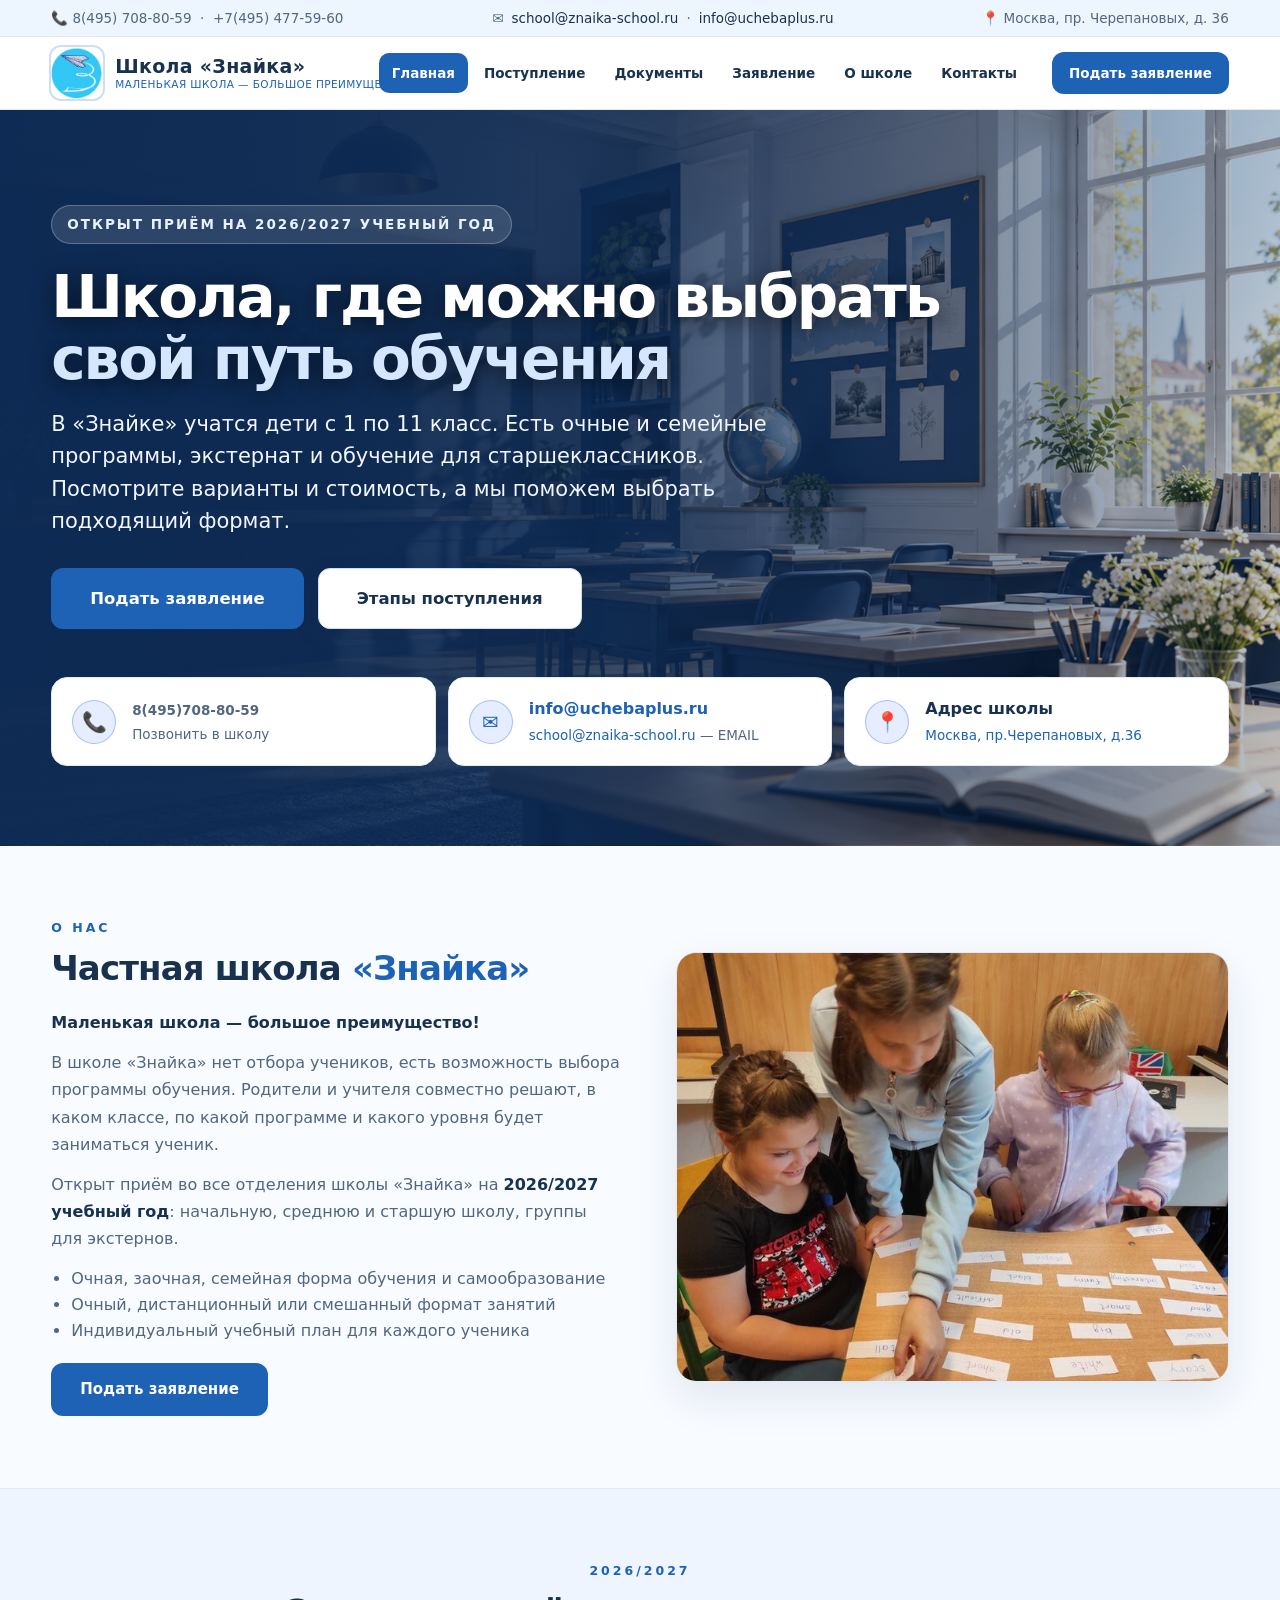
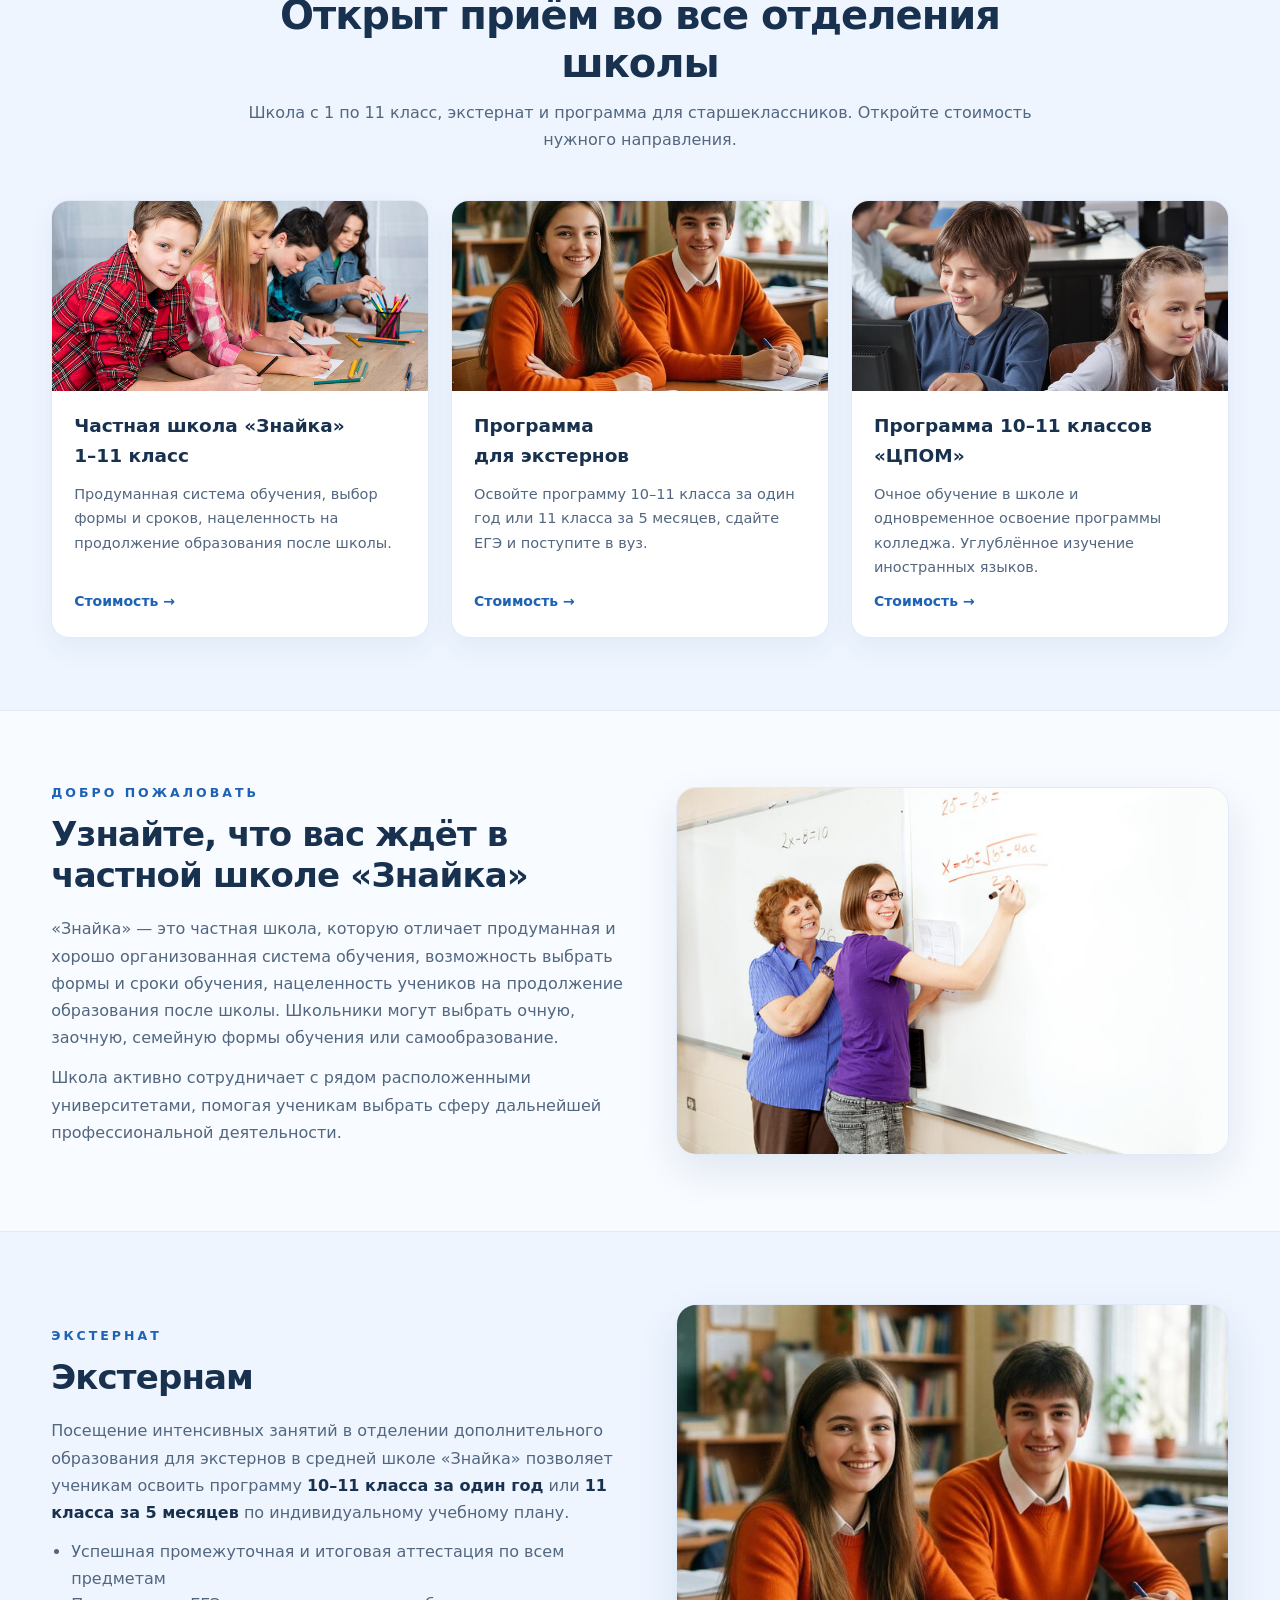
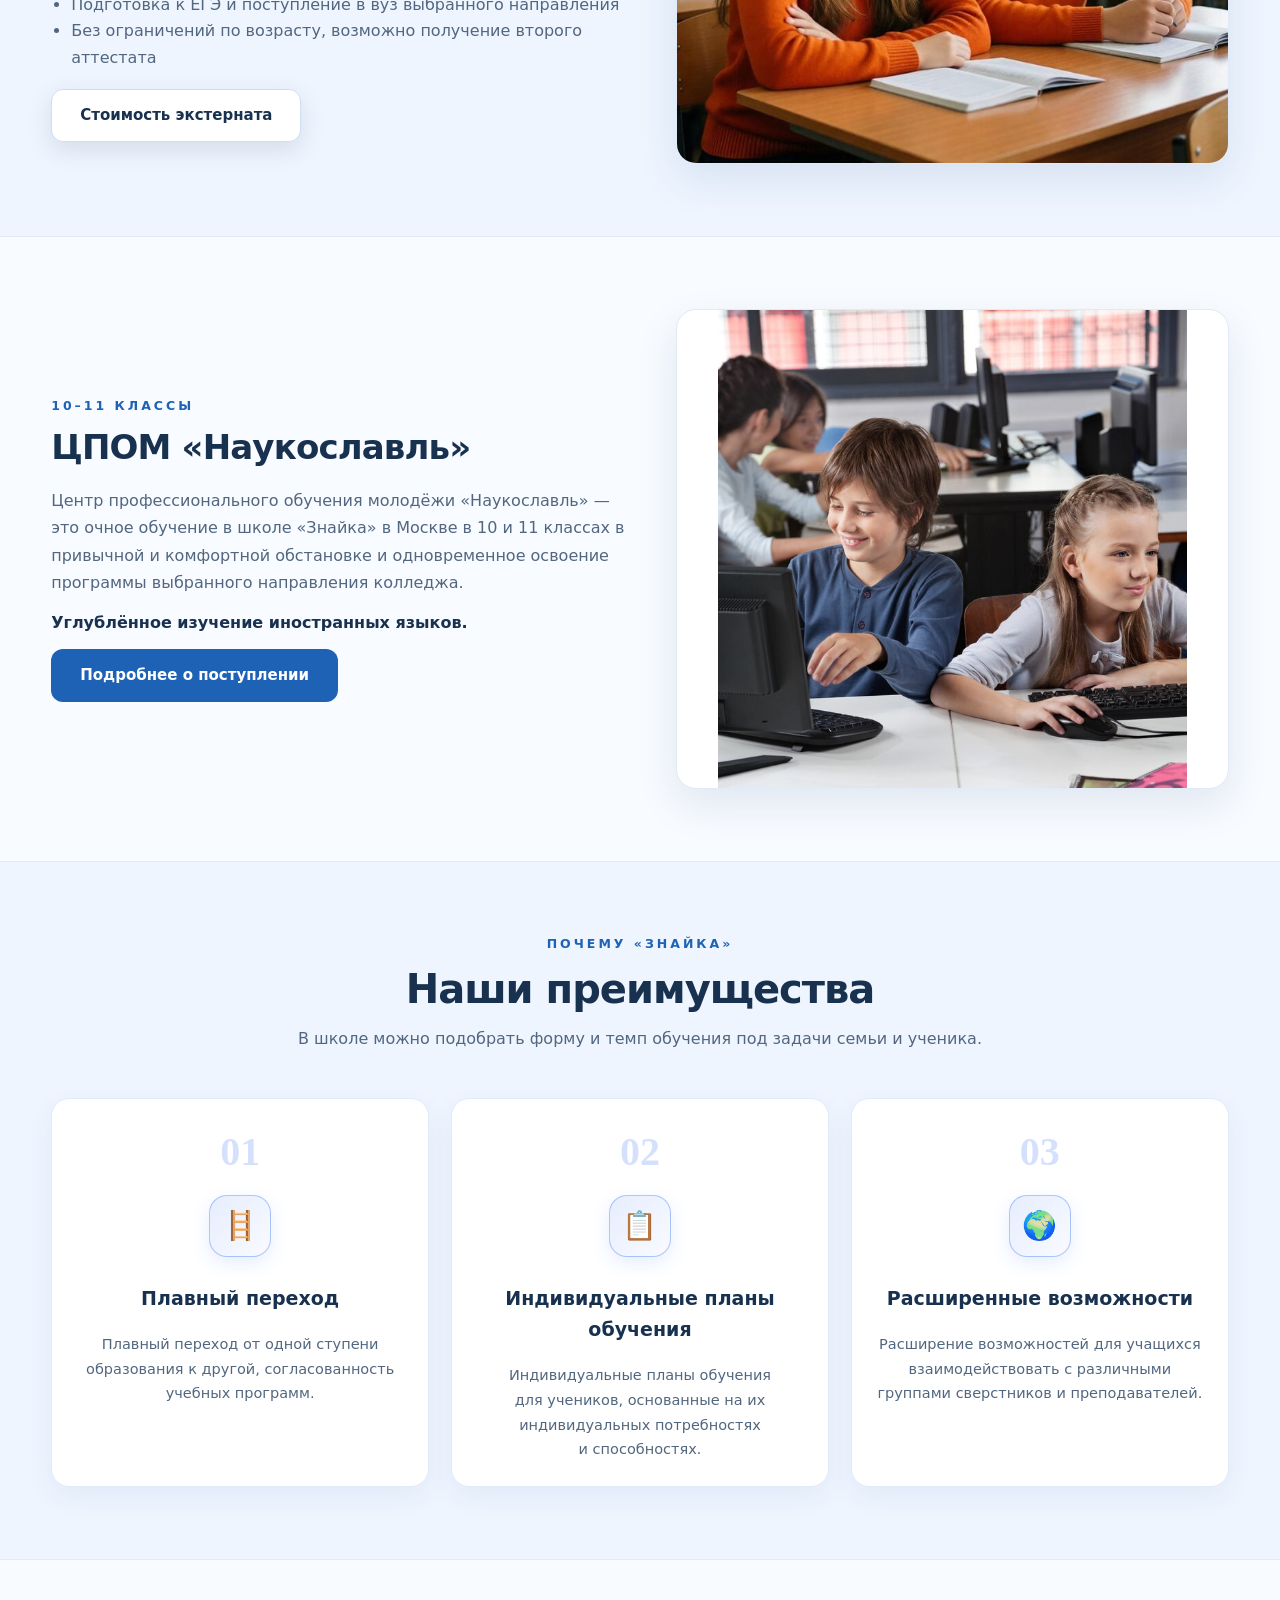
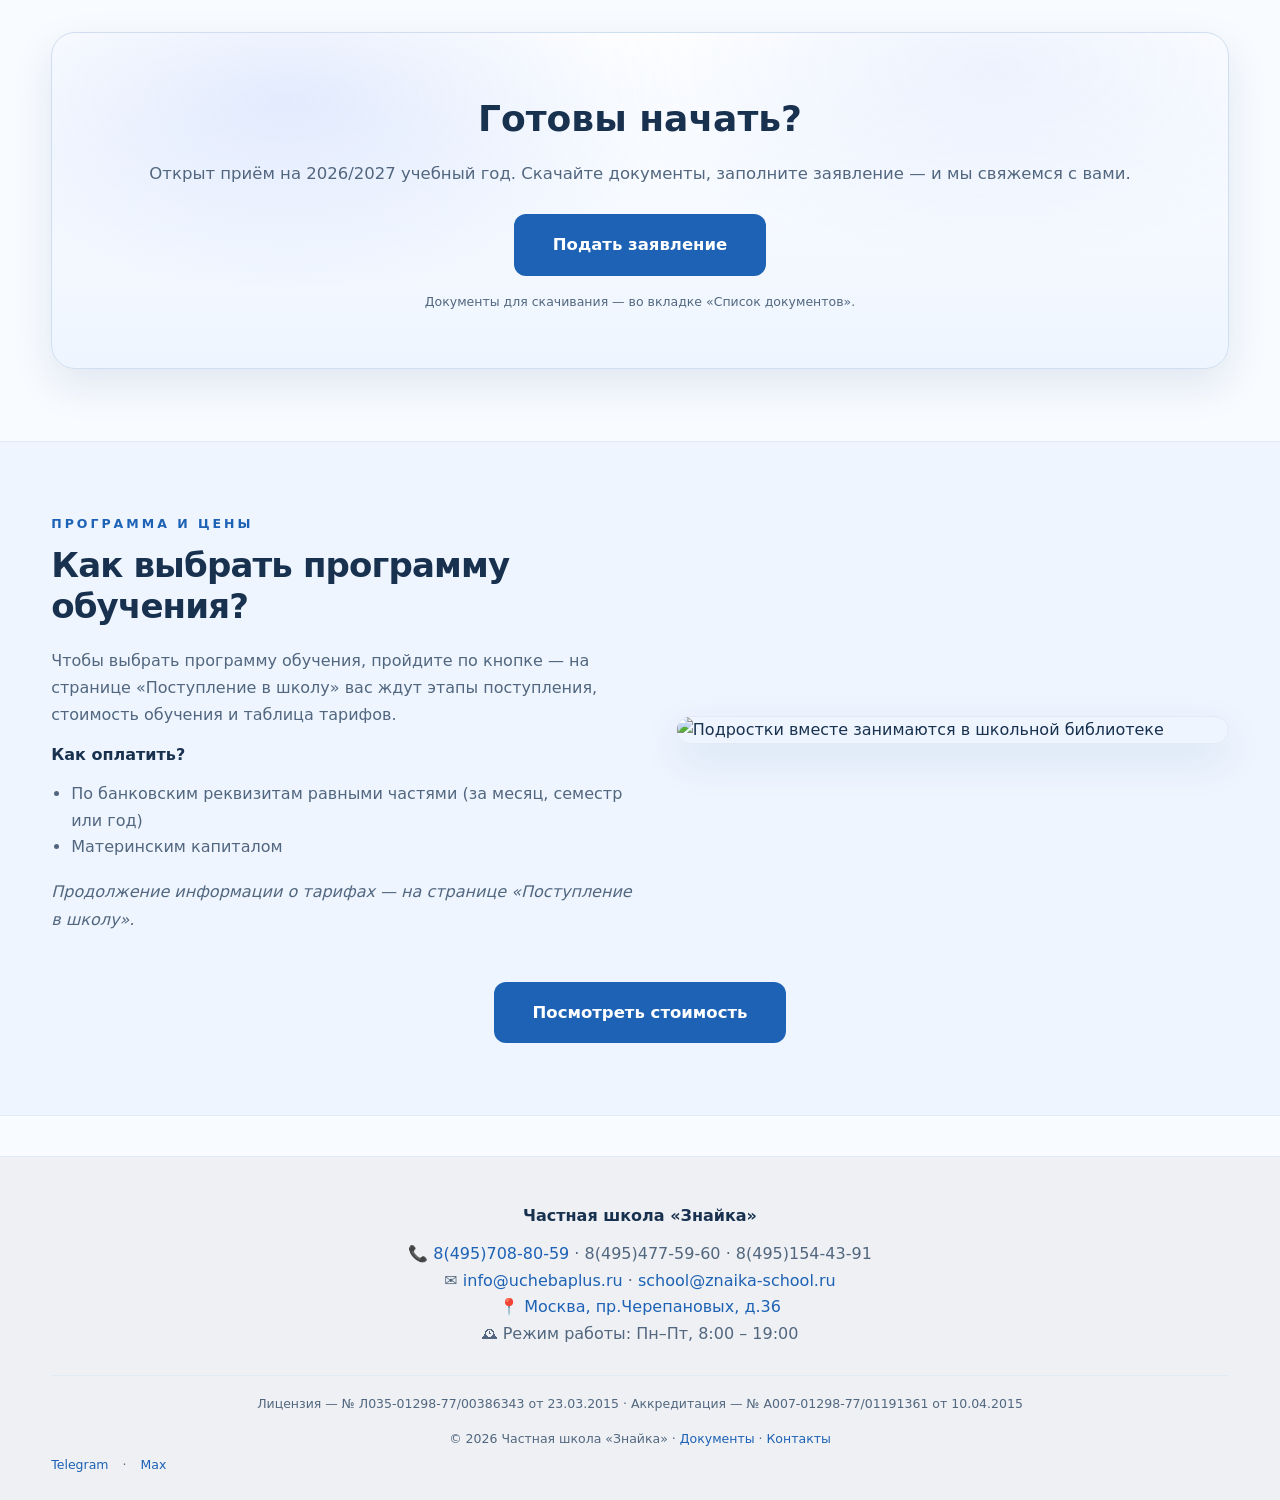
==== commit 303e5a78: "Update navigation and application wording" ====
--- a/index.html
+++ b/index.html
@@ -5,7 +5,7 @@
   <meta name="viewport" content="width=device-width, initial-scale=1.0">
   <title>Главная — Частная школа «Знайка» | Поступление в школу</title>
   <link rel="stylesheet" href="css/jquery-ui.min.css">
-  <link rel="stylesheet" href="css/style.css">
+  <link rel="stylesheet" href="css/style.css?v=20261021">
 </head>
 <body class="refresh page-home">
 
@@ -29,8 +29,8 @@
         <ul class="nav-list">
           <li class="active"><a href="index.html">Главная</a></li>
           <li><a href="postuplenie.html">Поступление</a></li>
+          <li><a href="dokumenty.html">Документы</a></li>
           <li><a href="zayavlenie.html">Заявление</a></li>
-          <li><a href="dokumenty.html">Документы</a></li>
           <li><a href="o-shkole.html">О школе</a></li>
           <li><a href="kontakty.html">Контакты</a></li>
         </ul>
@@ -197,7 +197,7 @@
         <a href="postuplenie.html#price-extern" class="btn btn-outline">Стоимость экстерната</a>
       </div>
       <div class="split-img">
-        <img src="img/17_b10koWLDyw6mwy63iI1v.jpg" alt="Старшеклассники за учебным столом" style="max-height:460px;">
+        <img src="img/17_b10koWLDyw6mwy63iI1v.jpg" alt="Подростки вместе занимаются в школьной библиотеке" style="max-height:460px;">
       </div>
     </div>
   </section>
@@ -295,7 +295,7 @@
         </p>
       </div>
       <div class="split-img">
-        <img src="img/15_photo.jpg" alt="Старшеклассники за учебным столом" style="max-height:420px;">
+        <img src="img/hero-teens-2026.png" alt="Подростки вместе занимаются в школьной библиотеке" style="max-height:420px;">
       </div>
     </div>
     <div class="wrap" style="text-align:center; margin-top:36px;">
--- a/css/style.css
+++ b/css/style.css
@@ -1,797 +1,950 @@
-﻿/* ============================================================
-   Школа «Знайка» — объединённый сайт поступления в школу
-   Светлая тематика · CSS3 ·
-   ============================================================ */
+/* ============================================================
+   Школа «Знайка» — объединённый сайт поступления в школу
+   Светлая тематика · CSS3 ·
+   ============================================================ */
+
+:root {
+  --bg: #f5f6f8;
+  --bg-2: #eef0f4;
+  --bg-3: #e7e9ef;
+  --panel: #ffffff;
+  --card: #ffffff;
+  --border: #d7dae2;
+  --border-soft: #e4e7ed;
+  --text: #23262d;
+  --muted: #6a707c;
+  --accent: #2f6bf0;
+  --accent-2: #0b53e0;
+  --blue: #2f6bf0;
+  --blue-soft: #5b8df5;
+  --good: #2e9e63;
+  --danger: #dc4c4c;
+  --shadow: 0 10px 34px rgba(35, 46, 70, 0.12);
+  --radius: 16px;
+  --font: "Aptos", "Segoe UI Variable", "Segoe UI", system-ui, -apple-system, Roboto, Arial, sans-serif;
+}
+
+* { box-sizing: border-box; margin: 0; padding: 0; }
+
+html { scroll-behavior: smooth; }
+
+body {
+  font-family: var(--font);
+  background: linear-gradient(160deg, var(--bg) 0%, var(--bg-2) 55%, var(--bg) 100%);
+  background-size: auto;
+  color: var(--text);
+  line-height: 1.65;
+  font-size: 16px;
+  min-height: 100vh;
+}
+
+img { max-width: 100%; display: block; }
+a { color: var(--accent); text-decoration: none; transition: color 0.25s ease; }
+a:hover { color: var(--accent-2); }
+
+.wrap { width: min(1180px, 92%); margin: 0 auto; }
+
+/* ---------- Верхняя панель ---------- */
+.topbar {
+  background: #eef0f4;
+  border-bottom: 1px solid var(--border-soft);
+  font-size: 13.5px;
+}
+.topbar .wrap {
+  display: flex;
+  flex-wrap: wrap;
+  align-items: center;
+  justify-content: space-between;
+  gap: 8px 22px;
+  padding: 7px 0;
+}
+.tb-item { color: var(--muted); display: inline-flex; align-items: center; gap: 8px; }
+.tb-item a { color: var(--text); }
+.tb-item a:hover { color: var(--accent); }
+
+/* ---------- Шапка ---------- */
+.site-header {
+  position: sticky;
+  top: 0;
+  z-index: 90;
+  background: rgba(255, 255, 255, 0.94);
+  backdrop-filter: blur(14px);
+  -webkit-backdrop-filter: blur(14px);
+  border-bottom: 1px solid var(--border-soft);
+  transition: box-shadow 0.3s ease;
+}
+.site-header.scrolled { box-shadow: 0 12px 30px rgba(35, 46, 70, 0.12); }
+
+.header-main {
+  display: flex;
+  align-items: center;
+  gap: 16px;
+  padding: 10px 0;
+  min-width: 0;
+}
+
+.logo {
+  display: flex;
+  align-items: center;
+  gap: 12px;
+  flex: 0 0 auto;
+  min-width: 0;
+}
+.logo img {
+  width: 52px; height: 52px;
+  object-fit: contain;
+  border-radius: 10px;
+  box-shadow: 0 0 0 2px var(--border);
+}
+.logo-text {
+  color: var(--text);
+  font-weight: 800;
+  font-size: 19px;
+  line-height: 1.15;
+  letter-spacing: 0.3px;
+  white-space: nowrap;
+}
+.logo-text small {
+  display: block;
+  font-size: 10.5px;
+  font-weight: 500;
+  color: var(--accent);
+  letter-spacing: 0.4px;
+  text-transform: uppercase;
+  white-space: nowrap;
+}
+
+.main-nav { margin-left: auto; min-width: 0; flex: 1 1 auto; display: flex; justify-content: flex-end; }
+.nav-list {
+  list-style: none;
+  display: flex;
+  flex-wrap: nowrap;
+  white-space: nowrap;
+  align-items: center;
+  gap: 3px;
+  justify-content: flex-end;
+}
+.nav-list li { flex: 0 0 auto; }
+.nav-list li a {
+  display: block;
+  padding: 8px 12px;
+  border-radius: 999px;
+  color: var(--text);
+  font-weight: 600;
+  font-size: 13.5px;
+  border: 1px solid transparent;
+  background: linear-gradient(180deg, rgba(47, 107, 240, 0.05), rgba(47, 107, 240, 0.01));
+  transition: all 0.25s ease;
+}
+.nav-list li a:hover { color: var(--accent); border-color: var(--border); transform: translateY(-1px); }
+.nav-list li.active a {
+  color: #fff;
+  background: linear-gradient(135deg, var(--accent) 0%, var(--accent-2) 100%);
+  box-shadow: 0 6px 18px rgba(47, 107, 240, 0.3);
+}
+.nav-list li.active a:hover { color: #fff; }
+
+.header-cta { flex: 0 0 auto; }
+.header-cta .btn { margin-left: 6px; padding: 9px 16px; font-size: 13.5px; }
+
+.nav-toggle {
+  display: none;
+  background: var(--panel);
+  color: var(--text);
+  border: 1px solid var(--border);
+  border-radius: 10px;
+  font-size: 20px;
+  padding: 8px 13px;
+  cursor: pointer;
+}
+
+/* ---------- Кнопки ---------- */
+.btn {
+  display: inline-block;
+  padding: 13px 28px;
+  border-radius: 999px;
+  font-weight: 700;
+  font-size: 15px;
+  letter-spacing: 0.4px;
+  border: 1px solid transparent;
+  cursor: pointer;
+  text-align: center;
+  transition: all 0.25s ease;
+  box-shadow: 0 8px 24px rgba(35, 46, 70, 0.12);
+}
+.btn-accent {
+  color: #fff;
+  background: linear-gradient(135deg, var(--accent) 0%, var(--accent-2) 100%);
+}
+.btn-accent:hover { color: #fff; transform: translateY(-2px); box-shadow: 0 14px 30px rgba(47, 107, 240, 0.28); }
+.btn-outline { color: var(--text); border-color: var(--border); background: #fff; }
+.btn-outline:hover { color: var(--accent); border-color: var(--accent); transform: translateY(-2px); }
+.btn-blue { color: #fff; background: linear-gradient(135deg, var(--blue), #1b4fd6); }
+.btn-blue:hover { color: #fff; transform: translateY(-2px); }
+.btn-lg { padding: 16px 38px; font-size: 16.5px; }
+.btn-sm { padding: 9px 18px; font-size: 13.5px; }
+
+/* ---------- Hero ---------- */
+.hero {
+  position: relative;
+  padding: 110px 0 130px;
+  color: #fff;
+  overflow: hidden;
+}
+.hero-bg {
+  position: absolute;
+  inset: 0;
+  background-image:
+    linear-gradient(115deg, rgba(20, 26, 40, 0.92) 20%, rgba(28, 40, 66, 0.72) 60%, rgba(40, 60, 100, 0.6) 100%),
+    url("../img/hero-documents-generated.png");
+  background-size: cover;
+  background-position: center;
+  background-repeat: no-repeat;
+  background-attachment: fixed;
+  z-index: -1;
+}
+.hero .kicker {
+  display: inline-flex;
+  align-items: center;
+  gap: 8px;
+  color: var(--accent);
+  font-weight: 700;
+  text-transform: uppercase;
+  letter-spacing: 2px;
+  font-size: 13.5px;
+  background: rgba(47, 107, 240, 0.14);
+  border: 1px solid rgba(47, 107, 240, 0.5);
+  padding: 7px 15px;
+  border-radius: 999px;
+  margin-bottom: 22px;
+}
+.hero h1 {
+  font-size: clamp(34px, 5.4vw, 62px);
+  line-height: 1.12;
+  font-weight: 900;
+  text-shadow: 0 4px 22px rgba(0, 0, 0, 0.6);
+  margin-bottom: 18px;
+}
+.hero h1 .hl { color: var(--accent-2); }
+.hero p.lead { font-size: clamp(16px, 1.8vw, 21px); color: #dbe3f2; max-width: 640px; margin-bottom: 30px; }
+.hero-actions { display: flex; flex-wrap: wrap; gap: 14px; align-items: center; }
+
+.hero-contact-cards {
+  display: grid;
+  grid-template-columns: repeat(auto-fit, minmax(230px, 1fr));
+  gap: 16px;
+  margin-top: 48px;
+}
+.contact-card {
+  background: #ffffff;
+  border: 1px solid var(--border-soft);
+  border-radius: var(--radius);
+  padding: 18px 20px;
+  display: flex;
+  gap: 16px;
+  align-items: center;
+  backdrop-filter: blur(6px);
+  transition: all 0.25s ease;
+}
+.contact-card:hover { border-color: var(--accent); transform: translateY(-3px); box-shadow: var(--shadow); }
+.contact-card .ic {
+  width: 44px; height: 44px; min-width: 44px;
+  border-radius: 50%;
+  background: rgba(47, 107, 240, 0.12);
+  border: 1px solid rgba(47, 107, 240, 0.35);
+  color: var(--accent);
+  display: inline-flex; align-items: center; justify-content: center;
+  font-size: 20px;
+}
+.contact-card b { display: block; font-size: 16px; color: var(--text); }
+.contact-card span { display: block; color: var(--muted); font-size: 13.5px; margin-top: 2px; }
+.contact-card a { color: var(--accent); }
+
+/* ---------- Секции ---------- */
+section { padding: 72px 0; }
+
+.sec-head { text-align: center; max-width: 760px; margin: 0 auto 46px; }
+.sec-head .tag {
+  color: var(--accent);
+  text-transform: uppercase;
+  letter-spacing: 3px;
+  font-size: 12.5px;
+  font-weight: 700;
+  display: block;
+  margin-bottom: 10px;
+}
+.sec-head h2 { font-size: clamp(26px, 3.4vw, 40px); font-weight: 900; line-height: 1.2; }
+.sec-head p { color: var(--muted); margin-top: 12px; }
+
+.section-alt { background: linear-gradient(180deg, rgba(215, 218, 226, 0.35), var(--bg)); border-block: 1px solid var(--border-soft); }
+
+.split { display: grid; grid-template-columns: 1.05fr 1fr; gap: 44px; align-items: center; }
+.split.rev > .split-img { order: 2; }
+.split-img img { border-radius: var(--radius); box-shadow: var(--shadow); border: 1px solid var(--border-soft); object-fit: cover; width: 100%; height: 100%; max-height: 460px; }
+.split h2 { font-size: clamp(23px, 2.8vw, 34px); font-weight: 900; margin-bottom: 14px; }
+.split h2 .hl { color: var(--accent); }
+.split p { color: var(--muted); margin-bottom: 13px; }
+.split p strong { color: var(--text); }
+
+/* ---------- Карточки ступеней ---------- */
+.grid-4 { display: grid; grid-template-columns: repeat(auto-fit, minmax(240px, 1fr)); gap: 22px; }
+.grid-3 { display: grid; grid-template-columns: repeat(auto-fit, minmax(250px, 1fr)); gap: 22px; }
+
+.step-card {
+  background: var(--panel);
+  border: 1px solid var(--border-soft);
+  border-radius: var(--radius);
+  overflow: hidden;
+  transition: all 0.28s ease;
+  display: flex;
+  flex-direction: column;
+}
+.step-card:hover { transform: translateY(-6px); border-color: rgba(47, 107, 240, 0.5); box-shadow: var(--shadow); }
+.step-card .sc-img { height: 190px; overflow: hidden; }
+.step-card .sc-img img { width: 100%; height: 100%; object-fit: cover; transition: transform 0.5s ease; }
+.step-card:hover .sc-img img { transform: scale(1.08); }
+.step-card .sc-body { padding: 20px 22px 24px; display: flex; flex-direction: column; gap: 10px; flex: 1; }
+.step-card h3 { font-size: 18.5px; font-weight: 800; }
+.step-card p { color: var(--muted); font-size: 14.5px; }
+.step-card a.arrow { margin-top: auto; font-weight: 700; font-size: 14px; color: var(--accent); }
+.step-card a.arrow:hover { text-decoration: underline; }
+
+/* ---------- Статистика ---------- */
+.stats { display: grid; grid-template-columns: repeat(auto-fit, minmax(230px, 1fr)); gap: 22px; }
+.stat-box {
+  background: var(--panel);
+  border: 1px solid var(--border-soft);
+  border-radius: var(--radius);
+  padding: 24px;
+  text-align: center;
+}
+.stat-box .num { font-size: 40px; font-weight: 900; color: var(--accent); line-height: 1.1; }
+.stat-box .lbl { color: var(--muted); font-size: 13.5px; display: block; margin: 6px 0 14px; }
+.stat-box .bar { height: 9px; background: #eef0f4; border-radius: 999px; overflow: hidden; }
+.stat-box .bar .fill { height: 100%; width: 0; border-radius: 999px; background: linear-gradient(90deg, var(--accent), var(--accent-2)); transition: width 1.6s cubic-bezier(0.22, 0.61, 0.36, 1); }
+
+/* ---------- Преимущества ---------- */
+.adv { text-align: center; }
+.adv .adv-ic {
+  width: 62px; height: 62px; margin: 0 auto 16px;
+  border-radius: 18px;
+  display: flex; align-items: center; justify-content: center;
+  font-size: 28px;
+  color: var(--accent);
+  background: linear-gradient(135deg, rgba(47,107,240,0.12), rgba(47,107,240,0.03));
+  border: 1px solid rgba(47,107,240,0.35);
+  box-shadow: 0 6px 18px rgba(47,107,240,0.12);
+}
+.adv h3 { font-size: 19px; margin-bottom: 8px; }
+.adv p { color: var(--muted); font-size: 14.5px; }
+.num-adv { font-family: Georgia, serif; font-size: 40px; color: rgba(47, 107, 240, 0.2); font-weight: 800; }
+
+/* ---------- CTA ---------- */
+.cta {
+  text-align: center;
+  background:
+    radial-gradient(600px 300px at 20% 20%, rgba(47, 107, 240, 0.12), transparent 65%),
+    radial-gradient(600px 300px at 80% 10%, rgba(47, 107, 240, 0.08), transparent 65%),
+    linear-gradient(180deg, #ffffff, var(--bg-2));
+  border: 1px solid var(--border);
+  border-radius: 24px;
+  padding: 56px 40px;
+  box-shadow: var(--shadow);
+}
+.cta h2 { font-size: clamp(24px, 3vw, 36px); font-weight: 900; }
+.cta p { color: var(--muted); margin: 12px 0 26px; font-size: 16.5px; }
+.cta .note { font-size: 12.5px; color: var(--muted); margin-top: 16px; display: block; }
+
+/* ---------- Таблица тарифов ---------- */
+.table-wrap { overflow-x: auto; border: 1px solid var(--border); border-radius: var(--radius); background: var(--panel); box-shadow: var(--shadow); }
+table.price {
+  width: 100%;
+  border-collapse: collapse;
+  min-width: 720px;
+}
+table.price th {
+  background: linear-gradient(135deg, var(--bg-3), #dde1e9);
+  color: var(--accent);
+  text-transform: uppercase;
+  letter-spacing: 1.2px;
+  font-size: 13px;
+  padding: 16px 18px;
+  text-align: left;
+}
+table.price td { padding: 15px 18px; border-top: 1px solid var(--border-soft); color: var(--text); font-size: 14.5px; }
+table.price tr:nth-child(even) td { background: #f6f7fa; }
+table.price tr:hover td { background: rgba(47, 107, 240, 0.05); }
+table.price td.price-v { color: var(--accent); font-weight: 800; white-space: nowrap; text-align: right; }
+table.price td.dim { color: var(--muted); }
+
+/* ---------- Этапы (список) ---------- */
+.steps { list-style: none; counter-reset: st; display: grid; gap: 18px; }
+.steps > li {
+  counter-increment: st;
+  display: flex;
+  gap: 18px;
+  align-items: flex-start;
+  background: var(--panel);
+  border: 1px solid var(--border-soft);
+  border-radius: var(--radius);
+  padding: 18px 22px;
+  transition: all 0.25s ease;
+}
+.steps > li:hover { border-color: rgba(47, 107, 240, 0.45); transform: translateX(6px); }
+.steps li::before {
+  content: counter(st, decimal-leading-zero);
+  min-width: 46px; height: 46px;
+  border-radius: 12px;
+  display: inline-flex; align-items: center; justify-content: center;
+  font-size: 18px; font-weight: 900;
+  color: #fff;
+  background: linear-gradient(135deg, var(--accent), var(--accent-2));
+  box-shadow: 0 6px 16px rgba(47, 107, 240, 0.28);
+}
+.steps b { display: block; font-size: 16.5px; margin-bottom: 4px; }
+.steps span { color: var(--muted); font-size: 14.5px; text-align: justify; }
+
+/* ---------- Вкладки / аккордеон jQuery UI (светлая стилизация) ---------- */
+.ui-tabs { background: transparent; border: none; padding: 0; border-radius: var(--radius); }
+.ui-tabs .ui-tabs-nav {
+  background: var(--panel);
+  border: 1px solid var(--border);
+  border-radius: 999px;
+  padding: 6px;
+  display: flex;
+  flex-wrap: wrap;
+  gap: 4px;
+}
+.ui-tabs .ui-tabs-nav li { border: none; background: transparent; margin: 0; top: 0; border-radius: 999px; list-style: none; }
+.ui-tabs .ui-tabs-nav li a {
+  padding: 11px 22px;
+  border-radius: 999px;
+  color: var(--muted);
+  font-weight: 700;
+  font-size: 14px;
+}
+.ui-tabs .ui-tabs-nav li.ui-tabs-active { background: linear-gradient(135deg, var(--accent), var(--accent-2)); }
+.ui-tabs .ui-tabs-nav li.ui-tabs-active a { color: #fff; }
+.ui-tabs .ui-tabs-panel { margin-top: 22px; padding: 0; }
+
+.ui-accordion { background: transparent; border: none; }
+.ui-accordion .ui-accordion-header {
+  background: linear-gradient(180deg, #ffffff, #f2f4f8);
+  border: 1px solid var(--border-soft);
+  border-radius: 999px !important;
+  color: var(--text);
+  font-weight: 700;
+  font-size: 15.5px;
+  padding: 15px 22px;
+  margin-bottom: 8px;
+  outline: none;
+}
+.ui-accordion .ui-accordion-header.ui-state-active { color: var(--accent); border-color: rgba(47, 107, 240, 0.5); }
+.ui-accordion .ui-accordion-header .ui-accordion-header-icon { padding-right: 10px; }
+.ui-accordion .ui-accordion-content {
+  background: #fff;
+  border: 1px solid var(--border-soft);
+  border-top: none;
+  border-radius: 0 0 18px 18px;
+  color: var(--text);
+  padding: 18px 22px;
+  margin: -6px 0 10px;
+}
+
+.ui-dialog { border-radius: 18px; background: var(--panel); border: 1px solid var(--border); box-shadow: var(--shadow); }
+.ui-dialog .ui-dialog-titlebar { background: linear-gradient(135deg, var(--bg-3), #dde1e9); color: var(--accent); border: none; border-radius: 18px 18px 0 0; }
+.ui-dialog .ui-dialog-title { font-size: 16px; font-weight: 800; }
+.ui-dialog .ui-dialog-content { color: var(--text); }
+.ui-dialog .ui-dialog-buttonpane { border-top: 1px solid var(--border-soft); }
+
+.ui-tooltip {
+  background: #fff;
+  color: var(--text);
+  border: 1px solid var(--border);
+  border-radius: 10px;
+  box-shadow: var(--shadow);
+  padding: 8px 14px;
+  font-size: 13.5px;
+}
+
+.ui-widget.ui-datepicker { background: #fff; border: 1px solid var(--border); border-radius: 12px; }
+.ui-datepicker .ui-widget-header { background: linear-gradient(135deg, var(--bg-3), #dde1e9); color: var(--accent); border: none; }
+.ui-state-default, .ui-widget-content .ui-state-default { background: #fff; border: 1px solid var(--border-soft); color: var(--text); }
+.ui-state-hover, .ui-widget-content .ui-state-hover { background: var(--bg-2); border-color: var(--accent); color: var(--accent); }
+.ui-state-highlight, .ui-widget-content .ui-state-highlight, .ui-widget-header .ui-state-highlight { background: rgba(47,107,240,0.1); border-color: var(--accent); color: var(--accent); }
+.ui-state-active, .ui-widget-content .ui-state-active { background: linear-gradient(135deg, var(--accent), var(--accent-2)); color: #fff; border-color: transparent; }
+.ui-slider { background: #eef0f4; border: 1px solid var(--border-soft); border-radius: 999px; }
+.ui-slider .ui-slider-range { background: linear-gradient(90deg, var(--accent), var(--accent-2)); }
+.ui-slider .ui-slider-handle { border-radius: 50%; background: var(--accent); border: 2px solid #fff; }
+
+/* ---------- Клиенты / отзывы ---------- */
+.reviews { display: grid; grid-template-columns: repeat(auto-fit, minmax(300px, 1fr)); gap: 22px; }
+.review {
+  background: var(--panel);
+  border: 1px solid var(--border-soft);
+  border-radius: var(--radius);
+  padding: 24px;
+  position: relative;
+}
+.review::before {
+  content: "\201C";
+  position: absolute;
+  top: 4px; right: 18px;
+  font-size: 74px;
+  color: rgba(47, 107, 240, 0.14);
+  font-family: Georgia, serif;
+  line-height: 1;
+}
+.review p { color: var(--muted); font-size: 14.5px; font-style: italic; }
+.review .who { margin-top: 16px; padding-top: 14px; border-top: 1px solid var(--border-soft); }
+.review .who b { color: var(--accent); display: block; }
+.review .who span { color: var(--muted); font-size: 13px; }
+
+/* ---------- Галерея ---------- */
+.gallery { display: grid; grid-template-columns: repeat(auto-fill, minmax(220px, 1fr)); gap: 16px; }
+.gallery figure { overflow: hidden; border-radius: var(--radius); border: 1px solid var(--border-soft); position: relative; background: #fff; }
+.gallery img { width: 100%; height: 200px; object-fit: cover; transition: transform 0.5s ease, filter 0.3s ease; }
+.gallery figure:hover img { transform: scale(1.09); filter: brightness(1.04); }
+.gallery figcaption {
+  position: absolute; left: 0; right: 0; bottom: 0;
+  background: linear-gradient(0deg, rgba(20, 26, 40, 0.8), transparent);
+  color: #fff; font-size: 13px; padding: 26px 12px 8px;
+}
+.gallery .g-count {
+  position: absolute; top: 10px; right: 10px;
+  width: 26px; height: 26px;
+  border-radius: 50%;
+  background: rgba(47, 107, 240, 0.92);
+  color: #fff;
+  font-size: 13px; font-weight: 800;
+  display: inline-flex; align-items: center; justify-content: center;
+}
+
+/* ---------- Список документов ---------- */
+.doc-group { background: var(--panel); border: 1px solid var(--border-soft); border-radius: var(--radius); padding: 24px; margin-bottom: 22px; }
+.doc-group h3 { color: var(--accent); font-size: 19px; margin-bottom: 14px; display: flex; align-items: center; gap: 10px; }
+.doc-list { list-style: none; display: grid; gap: 10px; }
+.doc-list li { display: flex; align-items: center; gap: 12px; flex-wrap: wrap; }
+.doc-list li a {
+  color: var(--text);
+  background: #f6f7fa;
+  border: 1px solid var(--border-soft);
+  border-radius: 12px;
+  padding: 9px 14px;
+  display: inline-flex;
+  align-items: center;
+  gap: 10px;
+  font-size: 14px;
+  flex: 1;
+  min-width: 240px;
+  transition: all 0.25s ease;
+}
+.doc-list li a:hover { color: var(--accent); border-color: rgba(47,107,240,0.45); transform: translateX(4px); }
+.doc-list .ext { color: var(--muted); font-size: 12px; text-transform: uppercase; letter-spacing: 1px; }
+.doc-list .dl { margin-left: auto; color: var(--accent); font-size: 13px; white-space: nowrap; }
+
+/* ---------- Формы ---------- */
+.form-card {
+  background: var(--panel);
+  border: 1px solid var(--border);
+  border-radius: 18px;
+  padding: 28px;
+  box-shadow: var(--shadow);
+}
+.form-grid { display: grid; grid-template-columns: 1fr 1fr; gap: 16px; }
+.form-grid .full { grid-column: 1 / -1; }
+.field { display: flex; flex-direction: column; gap: 6px; }
+.field label { font-size: 13.5px; color: var(--muted); font-weight: 600; }
+.field label .req { color: var(--danger); }
+.field input,
+.field select,
+.field textarea {
+  background: #fff;
+  border: 1px solid var(--border);
+  border-radius: 10px;
+  color: var(--text);
+  padding: 12px 14px;
+  font-size: 15px;
+  font-family: inherit;
+  transition: all 0.25s ease;
+}
+.field input:focus,
+.field select:focus,
+.field textarea:focus { outline: none; border-color: var(--accent); box-shadow: 0 0 0 3px rgba(47, 107, 240, 0.15); background: #fff; }
+.field textarea { min-height: 100px; resize: vertical; }
+.field .radio-row { display: flex; flex-wrap: wrap; gap: 14px; }
+.field .radio-row label { color: var(--text); font-weight: 400; display: inline-flex; align-items: center; gap: 6px; cursor: pointer; }
+.consent { display: flex; gap: 10px; align-items: flex-start; font-size: 13px; color: var(--muted); }
+.consent input { margin-top: 3px; }
+.consent a { color: var(--accent); }
+.field input.field-error,
+.field select.field-error,
+.field textarea.field-error,
+.field .radio-row input.field-error { border-color: var(--danger); box-shadow: 0 0 0 3px rgba(220, 76, 76, 0.12); }
+input.field-error { outline: 2px solid var(--danger); outline-offset: 2px; }
+
+.b24-wrap { border: 1px solid var(--border); border-radius: 18px; padding: 6px; background: var(--panel); box-shadow: var(--shadow); }
+.b24-wrap .b24-placeholder { color: var(--muted); text-align: center; padding: 40px 20px; font-size: 15px; }
+
+/* ---------- Контакты ---------- */
+.contact-grid { display: grid; grid-template-columns: repeat(auto-fit, minmax(240px, 1fr)); gap: 18px; }
+.contact-card.big p { color: var(--muted); font-size: 14px; }
+.contact-card.big b { font-size: 17px; }
+.kontakt-tbl td:first-child { color: var(--muted); }
+
+/* ---------- Подвал ---------- */
+.site-footer {
+  margin-top: 40px;
+  background: #eef0f4;
+  border-top: 1px solid var(--border-soft);
+  padding: 46px 0 24px;
+  color: var(--muted);
+}
+.footer-grid { display: grid; grid-template-columns: 1.4fr 1fr 1fr; gap: 36px; margin-bottom: 28px; }
+.footer-grid h4 { color: var(--text); margin-bottom: 12px; font-size: 16px; }
+.footer-grid ul { list-style: none; display: grid; gap: 8px; }
+.footer-grid ul a { color: var(--muted); font-size: 14px; }
+.footer-grid ul a:hover { color: var(--accent); }
+.footer-note { font-size: 12.5px; color: var(--muted); border-top: 1px solid var(--border-soft); padding-top: 18px; display: grid; gap: 6px; }
+.footer-note a { color: var(--accent); }
+
+/* ---------- Быстрый блок таблица + форма в подвале ---------- */
+.footer-quick {
+  display: grid;
+  grid-template-columns: 1.1fr 1fr;
+  gap: 30px;
+  margin-bottom: 30px;
+  padding: 26px;
+  border: 1px solid var(--border-soft);
+  border-radius: 18px;
+  background: #f6f7fa;
+}
+.footer-quick h4 { color: var(--accent); margin-bottom: 12px; font-size: 16px; }
+table.mini { width: 100%; border-collapse: collapse; font-size: 13.5px; }
+table.mini th {
+  background: linear-gradient(135deg, var(--bg-3), #dde1e9);
+  color: var(--accent);
+  text-align: left;
+  padding: 10px 14px;
+  font-size: 12.5px;
+  text-transform: uppercase;
+  letter-spacing: 1px;
+}
+table.mini td { padding: 9px 14px; border-top: 1px solid var(--border-soft); color: var(--muted); }
+table.mini td:first-child { color: var(--text); font-weight: 600; width: 40%; }
+.fq-form .qf-row { display: flex; gap: 10px; flex-wrap: wrap; }
+.fq-form input {
+  flex: 1; min-width: 170px;
+  background: #fff;
+  border: 1px solid var(--border);
+  border-radius: 10px;
+  color: var(--text);
+  padding: 11px 14px;
+  font-size: 14px;
+  font-family: inherit;
+}
+.fq-form input:focus { outline: none; border-color: var(--accent); box-shadow: 0 0 0 3px rgba(47, 107, 240, 0.15); }
+.fq-form input.field-error { border-color: var(--danger); }
+
+/* ---------- Анкета (ручная форма Bitrix24) ---------- */
+.ank-sec {
+  border: 1px solid var(--border-soft);
+  border-radius: 16px;
+  padding: 22px;
+  margin-bottom: 20px;
+  background: #fbfbfd;
+}
+.ank-sec-head { display: flex; gap: 14px; align-items: flex-start; margin-bottom: 18px; }
+.ank-sec-head .nums {
+  flex: 0 0 40px; height: 40px;
+  display: flex; align-items: center; justify-content: center;
+  border-radius: 12px;
+  background: linear-gradient(135deg, var(--accent), var(--accent-2));
+  color: #fff;
+  font-weight: 800; font-size: 18px;
+  box-shadow: 0 8px 18px rgba(47, 107, 240, 0.25);
+}
+.ank-sec-head h3 { font-size: 18px; margin: 2px 0 3px; }
+.ank-sec-head p { color: var(--muted); font-size: 13.5px; margin: 0; }
+
+.hint { font-size: 12.5px; color: var(--muted); line-height: 1.5; }
+
+.file-row { display: flex; align-items: center; gap: 12px; flex-wrap: wrap; }
+.file-input {
+  position: absolute; width: 1px; height: 1px;
+  opacity: 0; overflow: hidden; pointer-events: none;
+}
+.file-btn {
+  display: inline-flex; align-items: center; gap: 8px;
+  background: rgba(47, 107, 240, 0.1);
+  border: 1px solid var(--accent);
+  color: var(--accent);
+  border-radius: 10px;
+  padding: 10px 16px;
+  font-size: 13.5px;
+  font-weight: 600;
+  cursor: pointer;
+  transition: all 0.25s ease;
+}
+.file-btn:hover { background: var(--accent); color: #fff; }
+.file-name { font-size: 13px; color: var(--muted); max-width: 220px; overflow: hidden; text-overflow: ellipsis; white-space: nowrap; }
+.file-input.field-error ~ .file-btn { border-color: var(--danger); box-shadow: 0 0 0 3px rgba(220, 76, 76, 0.12); }
+
+.progress-label { font-size: 13.5px; color: var(--muted); }
+.ui-progressbar {
+  background: #eef0f4;
+  border: 1px solid var(--border-soft);
+  border-radius: 999px;
+  overflow: hidden;
+}
+.ui-progressbar .ui-progressbar-value {
+  background: linear-gradient(90deg, var(--accent), #7fa8ff);
+  border-radius: 999px;
+  border: none;
+  margin: 0;
+}
+.form-note { font-size: 13px; color: var(--muted); max-width: 520px; }
+.form-note a { color: var(--accent); }
+.ank-consent { margin-top: 18px; padding-top: 18px; border-top: 1px dashed var(--border-soft); }
+
+.fancy-hr {
+  border: none;
+  height: 3px;
+  width: 90px;
+  background: linear-gradient(90deg, var(--accent), transparent);
+  border-radius: 999px;
+  margin: 18px auto 0;
+}
+
+.hidden { display: none; }
+
+/* ---------- Анимации появления ---------- */
+.reveal { opacity: 0; transform: translateY(30px); transition: opacity 0.8s ease, transform 0.8s ease; }
+.reveal.show { opacity: 1; transform: none; }
+
+@media (max-width: 980px) {
+  .header-main { flex-wrap: wrap; }
+  .main-nav { order: 3; width: 100%; margin: 4px 0 0; overflow-x: auto; scrollbar-width: none; flex: none; justify-content: flex-start; }
+  .main-nav::-webkit-scrollbar { display: none; }
+  .nav-list { justify-content: flex-start; flex-wrap: nowrap; -webkit-overflow-scrolling: touch; }
+  .split, .split.rev { grid-template-columns: 1fr; }
+  .split.rev > .split-img { order: 0; }
+  .form-grid { grid-template-columns: 1fr; }
+  .footer-grid { grid-template-columns: 1fr 1fr; }
+}
+@media (max-width: 740px) {
+  .main-nav.open .nav-list { display: flex; flex-direction: column; }
+  .nav-list { display: none; flex-direction: column; align-items: stretch; width: 100%; flex-wrap: wrap; white-space: normal; }
+  .nav-list li a { border-radius: 12px; text-align: center; }
+  .nav-toggle { display: block; }
+  .header-cta { margin-left: auto; }
+  .hero { padding: 70px 0 90px; }
+  .hero-contact-cards { grid-template-columns: 1fr; }
+  .cta { padding: 40px 22px; }
+  .footer-grid { grid-template-columns: 1fr; }
+  .footer-quick { grid-template-columns: 1fr; }
+}
+
+/* ---------- Фон главной: родители с детьми и красными аттестатами (SVG) ---------- */
+.hero-bg-home {
+  background-image:
+    linear-gradient(115deg, rgba(20, 26, 40, 0.9) 20%, rgba(28, 40, 66, 0.72) 60%, rgba(40, 60, 100, 0.6) 100%),
+    url("../img/hero_roditeli_atestaty.svg");
+  background-size: cover;
+  background-position: right center;
+}
+
+/* ---------- Кнопка "Наверх" ---------- */
+.btn-to-top {
+  position: fixed;
+  right: 22px;
+  bottom: 22px;
+  z-index: 90;
+  width: 46px;
+  height: 46px;
+  border: none;
+  border-radius: 50%;
+  background: linear-gradient(135deg, var(--accent), var(--accent-2));
+  color: #fff;
+  font-size: 20px;
+  line-height: 1;
+  cursor: pointer;
+  box-shadow: 0 8px 22px rgba(35, 90, 210, 0.35);
+  opacity: 0;
+  transform: translateY(14px);
+  pointer-events: none;
+  transition: opacity 0.3s ease, transform 0.3s ease;
+  display: flex;
+  align-items: center;
+  justify-content: center;
+}
+.btn-to-top.show {
+  opacity: 1;
+  transform: none;
+  pointer-events: auto;
+}
+.btn-to-top:hover { transform: translateY(-3px); }
+
+/* ---------- Футер: центр + соцсети + копирайт по центру ---------- */
+.footer-grid--center { grid-template-columns: 1fr; text-align: center; }
+.footer-grid--center .footer-contacts p { text-align: center; }
+.footer-social { display: inline-flex; gap: 14px; }
+.footer-copy { padding-top: 8px; }
+.footer-note { text-align: center; }
+.copy-phone { cursor: copy; }
+.copy-phone:hover { color: var(--accent); }
+.map-link { cursor: pointer; }
+
+/* 2026 refresh: only the four editorial pages carry .refresh. */
+body.refresh {
+  --bg: #f8fbff;
+  --bg-2: #eef5ff;
+  --bg-3: #e3edfa;
+  --border: #cfdef0;
+  --border-soft: #e1eaf6;
+  --text: #18314f;
+  --muted: #52677f;
+  --accent: #1d62b5;
+  --accent-2: #124b91;
+  --blue: #1d62b5;
+  --blue-soft: #6fa3e2;
+  --shadow: 0 16px 42px rgba(23, 62, 115, .10);
+  --radius: 22px;
+  background: #f8fbff;
+}
+.refresh .topbar { background: #edf5ff; }
+.refresh .site-header { background: rgba(255,255,255,.97); }
+.refresh .nav-list li a { background: transparent; border-radius: 10px; }
+.refresh .nav-list li.active a,
+.refresh .btn-accent,
+.refresh .btn-blue { background: #1d62b5; box-shadow: none; }
+.refresh .btn-accent:hover,
+.refresh .btn-blue:hover { background: #124b91; }
+.refresh .btn { border-radius: 12px; letter-spacing: 0; }
+.refresh .hero { padding: 95px 0 80px; }
+.refresh:not(.page-home) .hero { padding: 64px 0 70px !important; }
+.refresh .hero-bg {
+  background-image: linear-gradient(90deg, rgba(13,43,86,.96) 0%, rgba(13,43,86,.84) 45%, rgba(13,43,86,.28) 100%), url("../img/hero-classroom-generated.png");
+  background-position: center 42%;
+  background-attachment: scroll;
+}
+.page-admission .hero-bg { background-image: linear-gradient(90deg, rgba(13,43,86,.95) 0%, rgba(13,43,86,.78) 50%, rgba(13,43,86,.23) 100%), url("../img/15_photo.jpg"); }
+.page-about .hero-bg { background-image: linear-gradient(90deg, rgba(13,43,86,.95) 0%, rgba(13,43,86,.78) 50%, rgba(13,43,86,.23) 100%), url("../img/hero-classroom-generated.png"); }
+.page-contacts .hero-bg { background-image: linear-gradient(90deg, rgba(13,43,86,.95) 0%, rgba(13,43,86,.78) 50%, rgba(13,43,86,.23) 100%), url("../img/19_photo.jpg"); }
+.refresh .hero .kicker { color: #e8f2ff; background: rgba(255,255,255,.13); border-color: rgba(255,255,255,.25); }
+.refresh .hero h1 { max-width: 820px; line-height: 1.07; letter-spacing: -.035em; }
+.refresh .hero .hl { color: #d4e7ff; }
+.refresh .hero .lead { max-width: 720px; }
+.refresh .hero-contact-cards { gap: 12px; }
+.refresh .contact-card { border-radius: 16px; backdrop-filter: blur(8px); }
+.refresh .section-alt { background: #eef5ff; }
+.refresh .step-card,
+.refresh .stat-box { border-radius: 18px; box-shadow: 0 10px 28px rgba(23,62,115,.06); }
+.refresh .step-card .sc-img { overflow: hidden; }
+.refresh .program-grid .sc-img img { width: 100%; height: 210px; object-fit: cover; }
+.refresh .split-img img { border-radius: 20px; object-fit: cover; }
+.refresh .sec-head h2 { letter-spacing: -.025em; }
+.refresh .price td[id] { scroll-margin-top: 120px; }
+.refresh .price td[id]:target { background: #e1f0ff; outline: 3px solid #1d62b5; }
+.refresh .price-intro { color: var(--muted); margin-bottom: 18px; }
+@media (max-width: 700px) {
+  .refresh .hero { padding: 70px 0 55px; }
+  .refresh:not(.page-home) .hero { padding: 48px 0 54px !important; }
+  .refresh .hero-bg { background-position: 60% center; }
+  .refresh .program-grid .sc-img img { height: 190px; }
+}
 
+/* Blue and white typography and image refinements */
 :root {
-  --bg: #f5f6f8;
-  --bg-2: #eef0f4;
-  --bg-3: #e7e9ef;
-  --panel: #ffffff;
-  --card: #ffffff;
-  --border: #d7dae2;
-  --border-soft: #e4e7ed;
-  --text: #23262d;
-  --muted: #6a707c;
-  --accent: #2f6bf0;
-  --accent-2: #0b53e0;
-  --blue: #2f6bf0;
-  --blue-soft: #5b8df5;
-  --good: #2e9e63;
-  --danger: #dc4c4c;
-  --shadow: 0 10px 34px rgba(35, 46, 70, 0.12);
-  --radius: 16px;
-  --font: "Aptos", "Segoe UI Variable", "Segoe UI", system-ui, -apple-system, Roboto, Arial, sans-serif;
+  --bg: #f8fbff;
+  --bg-2: #eef5ff;
+  --bg-3: #e3edfa;
+  --border: #cfdef0;
+  --border-soft: #e1eaf6;
+  --text: #18314f;
+  --muted: #52677f;
+  --accent: #1d62b5;
+  --accent-2: #124b91;
+  --blue: #1d62b5;
+  --blue-soft: #6fa3e2;
 }
-
-* { box-sizing: border-box; margin: 0; padding: 0; }
-
-html { scroll-behavior: smooth; }
-
-body {
-  font-family: var(--font);
-  background: linear-gradient(160deg, var(--bg) 0%, var(--bg-2) 55%, var(--bg) 100%);
-  background-size: auto;
-  color: var(--text);
-  line-height: 1.65;
-  font-size: 16px;
-  min-height: 100vh;
+body { background: #f8fbff; }
+.topbar { background: #edf5ff; }
+.site-header { background: rgba(255,255,255,.97); }
+.hero-bg {
+  background-image: linear-gradient(90deg, rgba(12,39,78,.94) 0%, rgba(12,39,78,.80) 48%, rgba(12,39,78,.30) 100%), url("../img/hero-documents-generated.png");
+  background-attachment: scroll;
+  background-position: center 40%;
 }
-
-img { max-width: 100%; display: block; }
-a { color: var(--accent); text-decoration: none; transition: color 0.25s ease; }
-a:hover { color: var(--accent-2); }
-
-.wrap { width: min(1180px, 92%); margin: 0 auto; }
-
-/* ---------- Верхняя панель ---------- */
-.topbar {
-  background: #eef0f4;
-  border-bottom: 1px solid var(--border-soft);
-  font-size: 13.5px;
+body:not(.refresh) .hero { padding: 70px 0 76px !important; }
+.hero h1 {
+  max-width: 1000px;
+  font-size: clamp(36px, 4.6vw, 58px);
+  line-height: 1.12;
+  letter-spacing: -.025em;
+  text-wrap: balance;
 }
-.topbar .wrap {
-  display: flex;
-  flex-wrap: wrap;
-  align-items: center;
-  justify-content: space-between;
-  gap: 8px 22px;
-  padding: 7px 0;
+.hero h1 .hl { color: #d4e7ff; }
+.hero p.lead {
+  max-width: 740px;
+  color: #f1f6ff;
+  line-height: 1.55;
+  text-wrap: pretty;
 }
-.tb-item { color: var(--muted); display: inline-flex; align-items: center; gap: 8px; }
-.tb-item a { color: var(--text); }
-.tb-item a:hover { color: var(--accent); }
-
-/* ---------- Шапка ---------- */
-.site-header {
-  position: sticky;
-  top: 0;
-  z-index: 90;
-  background: rgba(255, 255, 255, 0.94);
-  backdrop-filter: blur(14px);
-  -webkit-backdrop-filter: blur(14px);
-  border-bottom: 1px solid var(--border-soft);
-  transition: box-shadow 0.3s ease;
+.hero .kicker { color: #d9e9ff; background: rgba(255,255,255,.12); border-color: rgba(210,230,255,.42); }
+.sec-head p, .split p, .step-card p, .cta p { line-height: 1.7; text-wrap: pretty; }
+.sec-head { max-width: 820px; }
+.split p { max-width: 68ch; }
+table.price tr:nth-child(even) td { background: #f2f7ff; }
+table.price th { background: #e8f1ff; }
+.refresh .hero h1 { max-width: 930px; }
+.refresh .hero .lead { max-width: 740px; }
+@media (max-width: 700px) {
+  body:not(.refresh) .hero { padding: 50px 0 55px !important; }
+  .hero h1 { font-size: clamp(34px, 8vw, 46px); }
+  .hero .kicker { letter-spacing: .08em; }
 }
-.site-header.scrolled { box-shadow: 0 12px 30px rgba(35, 46, 70, 0.12); }
-
-.header-main {
-  display: flex;
-  align-items: center;
-  gap: 16px;
-  padding: 10px 0;
-  min-width: 0;
+/* Admission steps: readable headings and natural line spacing */
+#etapy .steps > li {
+  display: grid;
+  grid-template-columns: 54px minmax(0, 1fr);
+  column-gap: 20px;
+  row-gap: 6px;
+  align-items: start;
+  padding: 24px;
 }
-
-.logo {
-  display: flex;
-  align-items: center;
-  gap: 12px;
-  flex: 0 0 auto;
-  min-width: 0;
+#etapy .steps > li::before {
+  grid-column: 1;
+  grid-row: 1 / span 2;
 }
-.logo img {
-  width: 52px; height: 52px;
-  object-fit: contain;
-  border-radius: 10px;
-  box-shadow: 0 0 0 2px var(--border);
-}
-.logo-text {
-  color: var(--text);
+#etapy .steps > li > b {
+  grid-column: 2;
+  color: #111827;
+  font-size: 18px;
+  line-height: 1.35;
   font-weight: 800;
-  font-size: 19px;
-  line-height: 1.15;
-  letter-spacing: 0.3px;
-  white-space: nowrap;
-}
-.logo-text small {
-  display: block;
-  font-size: 10.5px;
-  font-weight: 500;
-  color: var(--accent);
-  letter-spacing: 0.4px;
-  text-transform: uppercase;
-  white-space: nowrap;
-}
-
-.main-nav { margin-left: auto; min-width: 0; flex: 1 1 auto; display: flex; justify-content: flex-end; }
-.nav-list {
-  list-style: none;
-  display: flex;
-  flex-wrap: nowrap;
-  white-space: nowrap;
-  align-items: center;
-  gap: 3px;
-  justify-content: flex-end;
-}
-.nav-list li { flex: 0 0 auto; }
-.nav-list li a {
-  display: block;
-  padding: 8px 12px;
-  border-radius: 999px;
-  color: var(--text);
-  font-weight: 600;
-  font-size: 13.5px;
-  border: 1px solid transparent;
-  background: linear-gradient(180deg, rgba(47, 107, 240, 0.05), rgba(47, 107, 240, 0.01));
-  transition: all 0.25s ease;
-}
-.nav-list li a:hover { color: var(--accent); border-color: var(--border); transform: translateY(-1px); }
-.nav-list li.active a {
-  color: #fff;
-  background: linear-gradient(135deg, var(--accent) 0%, var(--accent-2) 100%);
-  box-shadow: 0 6px 18px rgba(47, 107, 240, 0.3);
-}
-.nav-list li.active a:hover { color: #fff; }
-
-.header-cta { flex: 0 0 auto; }
-.header-cta .btn { margin-left: 6px; padding: 9px 16px; font-size: 13.5px; }
-
-.nav-toggle {
-  display: none;
-  background: var(--panel);
-  color: var(--text);
-  border: 1px solid var(--border);
-  border-radius: 10px;
-  font-size: 20px;
-  padding: 8px 13px;
-  cursor: pointer;
-}
-
-/* ---------- Кнопки ---------- */
-.btn {
-  display: inline-block;
-  padding: 13px 28px;
-  border-radius: 999px;
-  font-weight: 700;
-  font-size: 15px;
-  letter-spacing: 0.4px;
-  border: 1px solid transparent;
-  cursor: pointer;
-  text-align: center;
-  transition: all 0.25s ease;
-  box-shadow: 0 8px 24px rgba(35, 46, 70, 0.12);
-}
-.btn-accent {
-  color: #fff;
-  background: linear-gradient(135deg, var(--accent) 0%, var(--accent-2) 100%);
-}
-.btn-accent:hover { color: #fff; transform: translateY(-2px); box-shadow: 0 14px 30px rgba(47, 107, 240, 0.28); }
-.btn-outline { color: var(--text); border-color: var(--border); background: #fff; }
-.btn-outline:hover { color: var(--accent); border-color: var(--accent); transform: translateY(-2px); }
-.btn-blue { color: #fff; background: linear-gradient(135deg, var(--blue), #1b4fd6); }
-.btn-blue:hover { color: #fff; transform: translateY(-2px); }
-.btn-lg { padding: 16px 38px; font-size: 16.5px; }
-.btn-sm { padding: 9px 18px; font-size: 13.5px; }
-
-/* ---------- Hero ---------- */
-.hero {
-  position: relative;
-  padding: 110px 0 130px;
-  color: #fff;
-  overflow: hidden;
-}
-.hero-bg {
-  position: absolute;
-  inset: 0;
-  background-image:
-    linear-gradient(115deg, rgba(20, 26, 40, 0.92) 20%, rgba(28, 40, 66, 0.72) 60%, rgba(40, 60, 100, 0.6) 100%),
-    url("../img/09__.jpg");
-  background-size: cover;
-  background-position: center;
-  background-repeat: no-repeat;
-  background-attachment: fixed;
-  z-index: -1;
-}
-.hero .kicker {
-  display: inline-flex;
-  align-items: center;
-  gap: 8px;
-  color: var(--accent);
-  font-weight: 700;
-  text-transform: uppercase;
-  letter-spacing: 2px;
-  font-size: 13.5px;
-  background: rgba(47, 107, 240, 0.14);
-  border: 1px solid rgba(47, 107, 240, 0.5);
-  padding: 7px 15px;
-  border-radius: 999px;
-  margin-bottom: 22px;
-}
-.hero h1 {
-  font-size: clamp(34px, 5.4vw, 62px);
-  line-height: 1.12;
-  font-weight: 900;
-  text-shadow: 0 4px 22px rgba(0, 0, 0, 0.6);
-  margin-bottom: 18px;
-}
-.hero h1 .hl { color: var(--accent-2); }
-.hero p.lead { font-size: clamp(16px, 1.8vw, 21px); color: #dbe3f2; max-width: 640px; margin-bottom: 30px; }
-.hero-actions { display: flex; flex-wrap: wrap; gap: 14px; align-items: center; }
-
-.hero-contact-cards {
-  display: grid;
-  grid-template-columns: repeat(auto-fit, minmax(230px, 1fr));
-  gap: 16px;
-  margin-top: 48px;
-}
-.contact-card {
-  background: #ffffff;
-  border: 1px solid var(--border-soft);
-  border-radius: var(--radius);
-  padding: 18px 20px;
-  display: flex;
-  gap: 16px;
-  align-items: center;
-  backdrop-filter: blur(6px);
-  transition: all 0.25s ease;
-}
-.contact-card:hover { border-color: var(--accent); transform: translateY(-3px); box-shadow: var(--shadow); }
-.contact-card .ic {
-  width: 44px; height: 44px; min-width: 44px;
-  border-radius: 50%;
-  background: rgba(47, 107, 240, 0.12);
-  border: 1px solid rgba(47, 107, 240, 0.35);
-  color: var(--accent);
-  display: inline-flex; align-items: center; justify-content: center;
-  font-size: 20px;
-}
-.contact-card b { display: block; font-size: 16px; color: var(--text); }
-.contact-card span { display: block; color: var(--muted); font-size: 13.5px; margin-top: 2px; }
-.contact-card a { color: var(--accent); }
-
-/* ---------- Секции ---------- */
-section { padding: 72px 0; }
-
-.sec-head { text-align: center; max-width: 760px; margin: 0 auto 46px; }
-.sec-head .tag {
-  color: var(--accent);
-  text-transform: uppercase;
-  letter-spacing: 3px;
-  font-size: 12.5px;
-  font-weight: 700;
-  display: block;
-  margin-bottom: 10px;
-}
-.sec-head h2 { font-size: clamp(26px, 3.4vw, 40px); font-weight: 900; line-height: 1.2; }
-.sec-head p { color: var(--muted); margin-top: 12px; }
-
-.section-alt { background: linear-gradient(180deg, rgba(215, 218, 226, 0.35), var(--bg)); border-block: 1px solid var(--border-soft); }
-
-.split { display: grid; grid-template-columns: 1.05fr 1fr; gap: 44px; align-items: center; }
-.split.rev > .split-img { order: 2; }
-.split-img img { border-radius: var(--radius); box-shadow: var(--shadow); border: 1px solid var(--border-soft); object-fit: cover; width: 100%; height: 100%; max-height: 460px; }
-.split h2 { font-size: clamp(23px, 2.8vw, 34px); font-weight: 900; margin-bottom: 14px; }
-.split h2 .hl { color: var(--accent); }
-.split p { color: var(--muted); margin-bottom: 13px; }
-.split p strong { color: var(--text); }
-
-/* ---------- Карточки ступеней ---------- */
-.grid-4 { display: grid; grid-template-columns: repeat(auto-fit, minmax(240px, 1fr)); gap: 22px; }
-.grid-3 { display: grid; grid-template-columns: repeat(auto-fit, minmax(250px, 1fr)); gap: 22px; }
-
-.step-card {
-  background: var(--panel);
-  border: 1px solid var(--border-soft);
-  border-radius: var(--radius);
-  overflow: hidden;
-  transition: all 0.28s ease;
-  display: flex;
-  flex-direction: column;
-}
-.step-card:hover { transform: translateY(-6px); border-color: rgba(47, 107, 240, 0.5); box-shadow: var(--shadow); }
-.step-card .sc-img { height: 190px; overflow: hidden; }
-.step-card .sc-img img { width: 100%; height: 100%; object-fit: cover; transition: transform 0.5s ease; }
-.step-card:hover .sc-img img { transform: scale(1.08); }
-.step-card .sc-body { padding: 20px 22px 24px; display: flex; flex-direction: column; gap: 10px; flex: 1; }
-.step-card h3 { font-size: 18.5px; font-weight: 800; }
-.step-card p { color: var(--muted); font-size: 14.5px; }
-.step-card a.arrow { margin-top: auto; font-weight: 700; font-size: 14px; color: var(--accent); }
-.step-card a.arrow:hover { text-decoration: underline; }
-
-/* ---------- Статистика ---------- */
-.stats { display: grid; grid-template-columns: repeat(auto-fit, minmax(230px, 1fr)); gap: 22px; }
-.stat-box {
-  background: var(--panel);
-  border: 1px solid var(--border-soft);
-  border-radius: var(--radius);
-  padding: 24px;
-  text-align: center;
-}
-.stat-box .num { font-size: 40px; font-weight: 900; color: var(--accent); line-height: 1.1; }
-.stat-box .lbl { color: var(--muted); font-size: 13.5px; display: block; margin: 6px 0 14px; }
-.stat-box .bar { height: 9px; background: #eef0f4; border-radius: 999px; overflow: hidden; }
-.stat-box .bar .fill { height: 100%; width: 0; border-radius: 999px; background: linear-gradient(90deg, var(--accent), var(--accent-2)); transition: width 1.6s cubic-bezier(0.22, 0.61, 0.36, 1); }
-
-/* ---------- Преимущества ---------- */
-.adv { text-align: center; }
-.adv .adv-ic {
-  width: 62px; height: 62px; margin: 0 auto 16px;
-  border-radius: 18px;
-  display: flex; align-items: center; justify-content: center;
-  font-size: 28px;
-  color: var(--accent);
-  background: linear-gradient(135deg, rgba(47,107,240,0.12), rgba(47,107,240,0.03));
-  border: 1px solid rgba(47,107,240,0.35);
-  box-shadow: 0 6px 18px rgba(47,107,240,0.12);
-}
-.adv h3 { font-size: 19px; margin-bottom: 8px; }
-.adv p { color: var(--muted); font-size: 14.5px; }
-.num-adv { font-family: Georgia, serif; font-size: 40px; color: rgba(47, 107, 240, 0.2); font-weight: 800; }
-
-/* ---------- CTA ---------- */
-.cta {
-  text-align: center;
-  background:
-    radial-gradient(600px 300px at 20% 20%, rgba(47, 107, 240, 0.12), transparent 65%),
-    radial-gradient(600px 300px at 80% 10%, rgba(47, 107, 240, 0.08), transparent 65%),
-    linear-gradient(180deg, #ffffff, var(--bg-2));
-  border: 1px solid var(--border);
-  border-radius: 24px;
-  padding: 56px 40px;
-  box-shadow: var(--shadow);
-}
-.cta h2 { font-size: clamp(24px, 3vw, 36px); font-weight: 900; }
-.cta p { color: var(--muted); margin: 12px 0 26px; font-size: 16.5px; }
-.cta .note { font-size: 12.5px; color: var(--muted); margin-top: 16px; display: block; }
-
-/* ---------- Таблица тарифов ---------- */
-.table-wrap { overflow-x: auto; border: 1px solid var(--border); border-radius: var(--radius); background: var(--panel); box-shadow: var(--shadow); }
-table.price {
-  width: 100%;
-  border-collapse: collapse;
-  min-width: 720px;
-}
-table.price th {
-  background: linear-gradient(135deg, var(--bg-3), #dde1e9);
-  color: var(--accent);
-  text-transform: uppercase;
-  letter-spacing: 1.2px;
-  font-size: 13px;
-  padding: 16px 18px;
-  text-align: left;
-}
-table.price td { padding: 15px 18px; border-top: 1px solid var(--border-soft); color: var(--text); font-size: 14.5px; }
-table.price tr:nth-child(even) td { background: #f6f7fa; }
-table.price tr:hover td { background: rgba(47, 107, 240, 0.05); }
-table.price td.price-v { color: var(--accent); font-weight: 800; white-space: nowrap; text-align: right; }
-table.price td.dim { color: var(--muted); }
-
-/* ---------- Этапы (список) ---------- */
-.steps { list-style: none; counter-reset: st; display: grid; gap: 18px; }
-.steps > li {
-  counter-increment: st;
-  display: flex;
-  gap: 18px;
-  align-items: flex-start;
-  background: var(--panel);
-  border: 1px solid var(--border-soft);
-  border-radius: var(--radius);
-  padding: 18px 22px;
-  transition: all 0.25s ease;
-}
-.steps > li:hover { border-color: rgba(47, 107, 240, 0.45); transform: translateX(6px); }
-.steps li::before {
-  content: counter(st, decimal-leading-zero);
-  min-width: 46px; height: 46px;
-  border-radius: 12px;
-  display: inline-flex; align-items: center; justify-content: center;
-  font-size: 18px; font-weight: 900;
-  color: #fff;
-  background: linear-gradient(135deg, var(--accent), var(--accent-2));
-  box-shadow: 0 6px 16px rgba(47, 107, 240, 0.28);
-}
-.steps b { display: block; font-size: 16.5px; margin-bottom: 4px; }
-.steps span { color: var(--muted); font-size: 14.5px; text-align: justify; }
-
-/* ---------- Вкладки / аккордеон jQuery UI (светлая стилизация) ---------- */
-.ui-tabs { background: transparent; border: none; padding: 0; border-radius: var(--radius); }
-.ui-tabs .ui-tabs-nav {
-  background: var(--panel);
-  border: 1px solid var(--border);
-  border-radius: 999px;
-  padding: 6px;
-  display: flex;
-  flex-wrap: wrap;
-  gap: 4px;
-}
-.ui-tabs .ui-tabs-nav li { border: none; background: transparent; margin: 0; top: 0; border-radius: 999px; list-style: none; }
-.ui-tabs .ui-tabs-nav li a {
-  padding: 11px 22px;
-  border-radius: 999px;
-  color: var(--muted);
-  font-weight: 700;
-  font-size: 14px;
-}
-.ui-tabs .ui-tabs-nav li.ui-tabs-active { background: linear-gradient(135deg, var(--accent), var(--accent-2)); }
-.ui-tabs .ui-tabs-nav li.ui-tabs-active a { color: #fff; }
-.ui-tabs .ui-tabs-panel { margin-top: 22px; padding: 0; }
-
-.ui-accordion { background: transparent; border: none; }
-.ui-accordion .ui-accordion-header {
-  background: linear-gradient(180deg, #ffffff, #f2f4f8);
-  border: 1px solid var(--border-soft);
-  border-radius: 999px !important;
-  color: var(--text);
-  font-weight: 700;
-  font-size: 15.5px;
-  padding: 15px 22px;
-  margin-bottom: 8px;
-  outline: none;
-}
-.ui-accordion .ui-accordion-header.ui-state-active { color: var(--accent); border-color: rgba(47, 107, 240, 0.5); }
-.ui-accordion .ui-accordion-header .ui-accordion-header-icon { padding-right: 10px; }
-.ui-accordion .ui-accordion-content {
-  background: #fff;
-  border: 1px solid var(--border-soft);
-  border-top: none;
-  border-radius: 0 0 18px 18px;
-  color: var(--text);
-  padding: 18px 22px;
-  margin: -6px 0 10px;
-}
-
-.ui-dialog { border-radius: 18px; background: var(--panel); border: 1px solid var(--border); box-shadow: var(--shadow); }
-.ui-dialog .ui-dialog-titlebar { background: linear-gradient(135deg, var(--bg-3), #dde1e9); color: var(--accent); border: none; border-radius: 18px 18px 0 0; }
-.ui-dialog .ui-dialog-title { font-size: 16px; font-weight: 800; }
-.ui-dialog .ui-dialog-content { color: var(--text); }
-.ui-dialog .ui-dialog-buttonpane { border-top: 1px solid var(--border-soft); }
-
-.ui-tooltip {
-  background: #fff;
-  color: var(--text);
-  border: 1px solid var(--border);
-  border-radius: 10px;
-  box-shadow: var(--shadow);
-  padding: 8px 14px;
-  font-size: 13.5px;
-}
-
-.ui-widget.ui-datepicker { background: #fff; border: 1px solid var(--border); border-radius: 12px; }
-.ui-datepicker .ui-widget-header { background: linear-gradient(135deg, var(--bg-3), #dde1e9); color: var(--accent); border: none; }
-.ui-state-default, .ui-widget-content .ui-state-default { background: #fff; border: 1px solid var(--border-soft); color: var(--text); }
-.ui-state-hover, .ui-widget-content .ui-state-hover { background: var(--bg-2); border-color: var(--accent); color: var(--accent); }
-.ui-state-highlight, .ui-widget-content .ui-state-highlight, .ui-widget-header .ui-state-highlight { background: rgba(47,107,240,0.1); border-color: var(--accent); color: var(--accent); }
-.ui-state-active, .ui-widget-content .ui-state-active { background: linear-gradient(135deg, var(--accent), var(--accent-2)); color: #fff; border-color: transparent; }
-.ui-slider { background: #eef0f4; border: 1px solid var(--border-soft); border-radius: 999px; }
-.ui-slider .ui-slider-range { background: linear-gradient(90deg, var(--accent), var(--accent-2)); }
-.ui-slider .ui-slider-handle { border-radius: 50%; background: var(--accent); border: 2px solid #fff; }
-
-/* ---------- Клиенты / отзывы ---------- */
-.reviews { display: grid; grid-template-columns: repeat(auto-fit, minmax(300px, 1fr)); gap: 22px; }
-.review {
-  background: var(--panel);
-  border: 1px solid var(--border-soft);
-  border-radius: var(--radius);
-  padding: 24px;
-  position: relative;
-}
-.review::before {
-  content: "\201C";
-  position: absolute;
-  top: 4px; right: 18px;
-  font-size: 74px;
-  color: rgba(47, 107, 240, 0.14);
-  font-family: Georgia, serif;
-  line-height: 1;
-}
-.review p { color: var(--muted); font-size: 14.5px; font-style: italic; }
-.review .who { margin-top: 16px; padding-top: 14px; border-top: 1px solid var(--border-soft); }
-.review .who b { color: var(--accent); display: block; }
-.review .who span { color: var(--muted); font-size: 13px; }
-
-/* ---------- Галерея ---------- */
-.gallery { display: grid; grid-template-columns: repeat(auto-fill, minmax(220px, 1fr)); gap: 16px; }
-.gallery figure { overflow: hidden; border-radius: var(--radius); border: 1px solid var(--border-soft); position: relative; background: #fff; }
-.gallery img { width: 100%; height: 200px; object-fit: cover; transition: transform 0.5s ease, filter 0.3s ease; }
-.gallery figure:hover img { transform: scale(1.09); filter: brightness(1.04); }
-.gallery figcaption {
-  position: absolute; left: 0; right: 0; bottom: 0;
-  background: linear-gradient(0deg, rgba(20, 26, 40, 0.8), transparent);
-  color: #fff; font-size: 13px; padding: 26px 12px 8px;
-}
-.gallery .g-count {
-  position: absolute; top: 10px; right: 10px;
-  width: 26px; height: 26px;
-  border-radius: 50%;
-  background: rgba(47, 107, 240, 0.92);
-  color: #fff;
-  font-size: 13px; font-weight: 800;
-  display: inline-flex; align-items: center; justify-content: center;
-}
-
-/* ---------- Список документов ---------- */
-.doc-group { background: var(--panel); border: 1px solid var(--border-soft); border-radius: var(--radius); padding: 24px; margin-bottom: 22px; }
-.doc-group h3 { color: var(--accent); font-size: 19px; margin-bottom: 14px; display: flex; align-items: center; gap: 10px; }
-.doc-list { list-style: none; display: grid; gap: 10px; }
-.doc-list li { display: flex; align-items: center; gap: 12px; flex-wrap: wrap; }
-.doc-list li a {
-  color: var(--text);
-  background: #f6f7fa;
-  border: 1px solid var(--border-soft);
-  border-radius: 12px;
-  padding: 9px 14px;
-  display: inline-flex;
-  align-items: center;
-  gap: 10px;
-  font-size: 14px;
-  flex: 1;
-  min-width: 240px;
-  transition: all 0.25s ease;
-}
-.doc-list li a:hover { color: var(--accent); border-color: rgba(47,107,240,0.45); transform: translateX(4px); }
-.doc-list .ext { color: var(--muted); font-size: 12px; text-transform: uppercase; letter-spacing: 1px; }
-.doc-list .dl { margin-left: auto; color: var(--accent); font-size: 13px; white-space: nowrap; }
-
-/* ---------- Формы ---------- */
-.form-card {
-  background: var(--panel);
-  border: 1px solid var(--border);
-  border-radius: 18px;
-  padding: 28px;
-  box-shadow: var(--shadow);
-}
-.form-grid { display: grid; grid-template-columns: 1fr 1fr; gap: 16px; }
-.form-grid .full { grid-column: 1 / -1; }
-.field { display: flex; flex-direction: column; gap: 6px; }
-.field label { font-size: 13.5px; color: var(--muted); font-weight: 600; }
-.field label .req { color: var(--danger); }
-.field input,
-.field select,
-.field textarea {
-  background: #fff;
-  border: 1px solid var(--border);
-  border-radius: 10px;
-  color: var(--text);
-  padding: 12px 14px;
-  font-size: 15px;
-  font-family: inherit;
-  transition: all 0.25s ease;
-}
-.field input:focus,
-.field select:focus,
-.field textarea:focus { outline: none; border-color: var(--accent); box-shadow: 0 0 0 3px rgba(47, 107, 240, 0.15); background: #fff; }
-.field textarea { min-height: 100px; resize: vertical; }
-.field .radio-row { display: flex; flex-wrap: wrap; gap: 14px; }
-.field .radio-row label { color: var(--text); font-weight: 400; display: inline-flex; align-items: center; gap: 6px; cursor: pointer; }
-.consent { display: flex; gap: 10px; align-items: flex-start; font-size: 13px; color: var(--muted); }
-.consent input { margin-top: 3px; }
-.consent a { color: var(--accent); }
-.field input.field-error,
-.field select.field-error,
-.field textarea.field-error,
-.field .radio-row input.field-error { border-color: var(--danger); box-shadow: 0 0 0 3px rgba(220, 76, 76, 0.12); }
-input.field-error { outline: 2px solid var(--danger); outline-offset: 2px; }
-
-.b24-wrap { border: 1px solid var(--border); border-radius: 18px; padding: 6px; background: var(--panel); box-shadow: var(--shadow); }
-.b24-wrap .b24-placeholder { color: var(--muted); text-align: center; padding: 40px 20px; font-size: 15px; }
-
-/* ---------- Контакты ---------- */
-.contact-grid { display: grid; grid-template-columns: repeat(auto-fit, minmax(240px, 1fr)); gap: 18px; }
-.contact-card.big p { color: var(--muted); font-size: 14px; }
-.contact-card.big b { font-size: 17px; }
-.kontakt-tbl td:first-child { color: var(--muted); }
-
-/* ---------- Подвал ---------- */
-.site-footer {
-  margin-top: 40px;
-  background: #eef0f4;
-  border-top: 1px solid var(--border-soft);
-  padding: 46px 0 24px;
-  color: var(--muted);
-}
-.footer-grid { display: grid; grid-template-columns: 1.4fr 1fr 1fr; gap: 36px; margin-bottom: 28px; }
-.footer-grid h4 { color: var(--text); margin-bottom: 12px; font-size: 16px; }
-.footer-grid ul { list-style: none; display: grid; gap: 8px; }
-.footer-grid ul a { color: var(--muted); font-size: 14px; }
-.footer-grid ul a:hover { color: var(--accent); }
-.footer-note { font-size: 12.5px; color: var(--muted); border-top: 1px solid var(--border-soft); padding-top: 18px; display: grid; gap: 6px; }
-.footer-note a { color: var(--accent); }
-
-/* ---------- Быстрый блок таблица + форма в подвале ---------- */
-.footer-quick {
-  display: grid;
-  grid-template-columns: 1.1fr 1fr;
-  gap: 30px;
-  margin-bottom: 30px;
-  padding: 26px;
-  border: 1px solid var(--border-soft);
-  border-radius: 18px;
-  background: #f6f7fa;
-}
-.footer-quick h4 { color: var(--accent); margin-bottom: 12px; font-size: 16px; }
-table.mini { width: 100%; border-collapse: collapse; font-size: 13.5px; }
-table.mini th {
-  background: linear-gradient(135deg, var(--bg-3), #dde1e9);
-  color: var(--accent);
-  text-align: left;
-  padding: 10px 14px;
-  font-size: 12.5px;
-  text-transform: uppercase;
-  letter-spacing: 1px;
-}
-table.mini td { padding: 9px 14px; border-top: 1px solid var(--border-soft); color: var(--muted); }
-table.mini td:first-child { color: var(--text); font-weight: 600; width: 40%; }
-.fq-form .qf-row { display: flex; gap: 10px; flex-wrap: wrap; }
-.fq-form input {
-  flex: 1; min-width: 170px;
-  background: #fff;
-  border: 1px solid var(--border);
-  border-radius: 10px;
-  color: var(--text);
-  padding: 11px 14px;
-  font-size: 14px;
-  font-family: inherit;
-}
-.fq-form input:focus { outline: none; border-color: var(--accent); box-shadow: 0 0 0 3px rgba(47, 107, 240, 0.15); }
-.fq-form input.field-error { border-color: var(--danger); }
-
-/* ---------- Анкета (ручная форма Bitrix24) ---------- */
-.ank-sec {
-  border: 1px solid var(--border-soft);
-  border-radius: 16px;
-  padding: 22px;
-  margin-bottom: 20px;
-  background: #fbfbfd;
-}
-.ank-sec-head { display: flex; gap: 14px; align-items: flex-start; margin-bottom: 18px; }
-.ank-sec-head .nums {
-  flex: 0 0 40px; height: 40px;
-  display: flex; align-items: center; justify-content: center;
-  border-radius: 12px;
-  background: linear-gradient(135deg, var(--accent), var(--accent-2));
-  color: #fff;
-  font-weight: 800; font-size: 18px;
-  box-shadow: 0 8px 18px rgba(47, 107, 240, 0.25);
-}
-.ank-sec-head h3 { font-size: 18px; margin: 2px 0 3px; }
-.ank-sec-head p { color: var(--muted); font-size: 13.5px; margin: 0; }
-
-.hint { font-size: 12.5px; color: var(--muted); line-height: 1.5; }
-
-.file-row { display: flex; align-items: center; gap: 12px; flex-wrap: wrap; }
-.file-input {
-  position: absolute; width: 1px; height: 1px;
-  opacity: 0; overflow: hidden; pointer-events: none;
-}
-.file-btn {
-  display: inline-flex; align-items: center; gap: 8px;
-  background: rgba(47, 107, 240, 0.1);
-  border: 1px solid var(--accent);
-  color: var(--accent);
-  border-radius: 10px;
-  padding: 10px 16px;
-  font-size: 13.5px;
-  font-weight: 600;
-  cursor: pointer;
-  transition: all 0.25s ease;
-}
-.file-btn:hover { background: var(--accent); color: #fff; }
-.file-name { font-size: 13px; color: var(--muted); max-width: 220px; overflow: hidden; text-overflow: ellipsis; white-space: nowrap; }
-.file-input.field-error ~ .file-btn { border-color: var(--danger); box-shadow: 0 0 0 3px rgba(220, 76, 76, 0.12); }
-
-.progress-label { font-size: 13.5px; color: var(--muted); }
-.ui-progressbar {
-  background: #eef0f4;
-  border: 1px solid var(--border-soft);
-  border-radius: 999px;
-  overflow: hidden;
-}
-.ui-progressbar .ui-progressbar-value {
-  background: linear-gradient(90deg, var(--accent), #7fa8ff);
-  border-radius: 999px;
-  border: none;
   margin: 0;
 }
-.form-note { font-size: 13px; color: var(--muted); max-width: 520px; }
-.form-note a { color: var(--accent); }
-.ank-consent { margin-top: 18px; padding-top: 18px; border-top: 1px dashed var(--border-soft); }
-
-.fancy-hr {
-  border: none;
-  height: 3px;
-  width: 90px;
-  background: linear-gradient(90deg, var(--accent), transparent);
-  border-radius: 999px;
-  margin: 18px auto 0;
+#etapy .steps > li > span {
+  grid-column: 2;
+  display: block;
+  color: #334155;
+  font-size: 16px;
+  line-height: 1.6;
+  text-align: left;
+  text-wrap: pretty;
 }
-
-.hidden { display: none; }
-
-/* ---------- Анимации появления ---------- */
-.reveal { opacity: 0; transform: translateY(30px); transition: opacity 0.8s ease, transform 0.8s ease; }
-.reveal.show { opacity: 1; transform: none; }
-
-@media (max-width: 980px) {
-  .header-main { flex-wrap: wrap; }
-  .main-nav { order: 3; width: 100%; margin: 4px 0 0; overflow-x: auto; scrollbar-width: none; flex: none; justify-content: flex-start; }
-  .main-nav::-webkit-scrollbar { display: none; }
-  .nav-list { justify-content: flex-start; flex-wrap: nowrap; -webkit-overflow-scrolling: touch; }
-  .split, .split.rev { grid-template-columns: 1fr; }
-  .split.rev > .split-img { order: 0; }
-  .form-grid { grid-template-columns: 1fr; }
-  .footer-grid { grid-template-columns: 1fr 1fr; }
+#etapy .steps a {
+  color: #1d62b5;
+  text-decoration: underline;
+  text-underline-offset: 2px;
 }
-@media (max-width: 740px) {
-  .main-nav.open .nav-list { display: flex; flex-direction: column; }
-  .nav-list { display: none; flex-direction: column; align-items: stretch; width: 100%; flex-wrap: wrap; white-space: normal; }
-  .nav-list li a { border-radius: 12px; text-align: center; }
-  .nav-toggle { display: block; }
-  .header-cta { margin-left: auto; }
-  .hero { padding: 70px 0 90px; }
-  .hero-contact-cards { grid-template-columns: 1fr; }
-  .cta { padding: 40px 22px; }
-  .footer-grid { grid-template-columns: 1fr; }
-  .footer-quick { grid-template-columns: 1fr; }
-}
-
-/* ---------- Фон главной: родители с детьми и красными аттестатами (SVG) ---------- */
-.hero-bg-home {
-  background-image:
-    linear-gradient(115deg, rgba(20, 26, 40, 0.9) 20%, rgba(28, 40, 66, 0.72) 60%, rgba(40, 60, 100, 0.6) 100%),
-    url("../img/hero_roditeli_atestaty.svg");
-  background-size: cover;
-  background-position: right center;
-}
-
-/* ---------- Кнопка "Наверх" ---------- */
-.btn-to-top {
-  position: fixed;
-  right: 22px;
-  bottom: 22px;
-  z-index: 90;
-  width: 46px;
-  height: 46px;
-  border: none;
-  border-radius: 50%;
-  background: linear-gradient(135deg, var(--accent), var(--accent-2));
-  color: #fff;
-  font-size: 20px;
-  line-height: 1;
-  cursor: pointer;
-  box-shadow: 0 8px 22px rgba(35, 90, 210, 0.35);
-  opacity: 0;
-  transform: translateY(14px);
-  pointer-events: none;
-  transition: opacity 0.3s ease, transform 0.3s ease;
-  display: flex;
-  align-items: center;
-  justify-content: center;
-}
-.btn-to-top.show {
-  opacity: 1;
-  transform: none;
-  pointer-events: auto;
-}
-.btn-to-top:hover { transform: translateY(-3px); }
-
-/* ---------- Футер: центр + соцсети + копирайт по центру ---------- */
-.footer-grid--center { grid-template-columns: 1fr; text-align: center; }
-.footer-grid--center .footer-contacts p { text-align: center; }
-.footer-social { display: inline-flex; gap: 14px; }
-.footer-copy { padding-top: 8px; }
-.footer-note { text-align: center; }
-.copy-phone { cursor: copy; }
-.copy-phone:hover { color: var(--accent); }
-.map-link { cursor: pointer; }
-
+@media (max-width: 600px) {
+  #etapy .steps > li {
+    grid-template-columns: 46px minmax(0, 1fr);
+    column-gap: 14px;
+    padding: 18px;
+  }
+  #etapy .steps > li > b { font-size: 16px; }
+  #etapy .steps > li > span { font-size: 15px; }
+}
